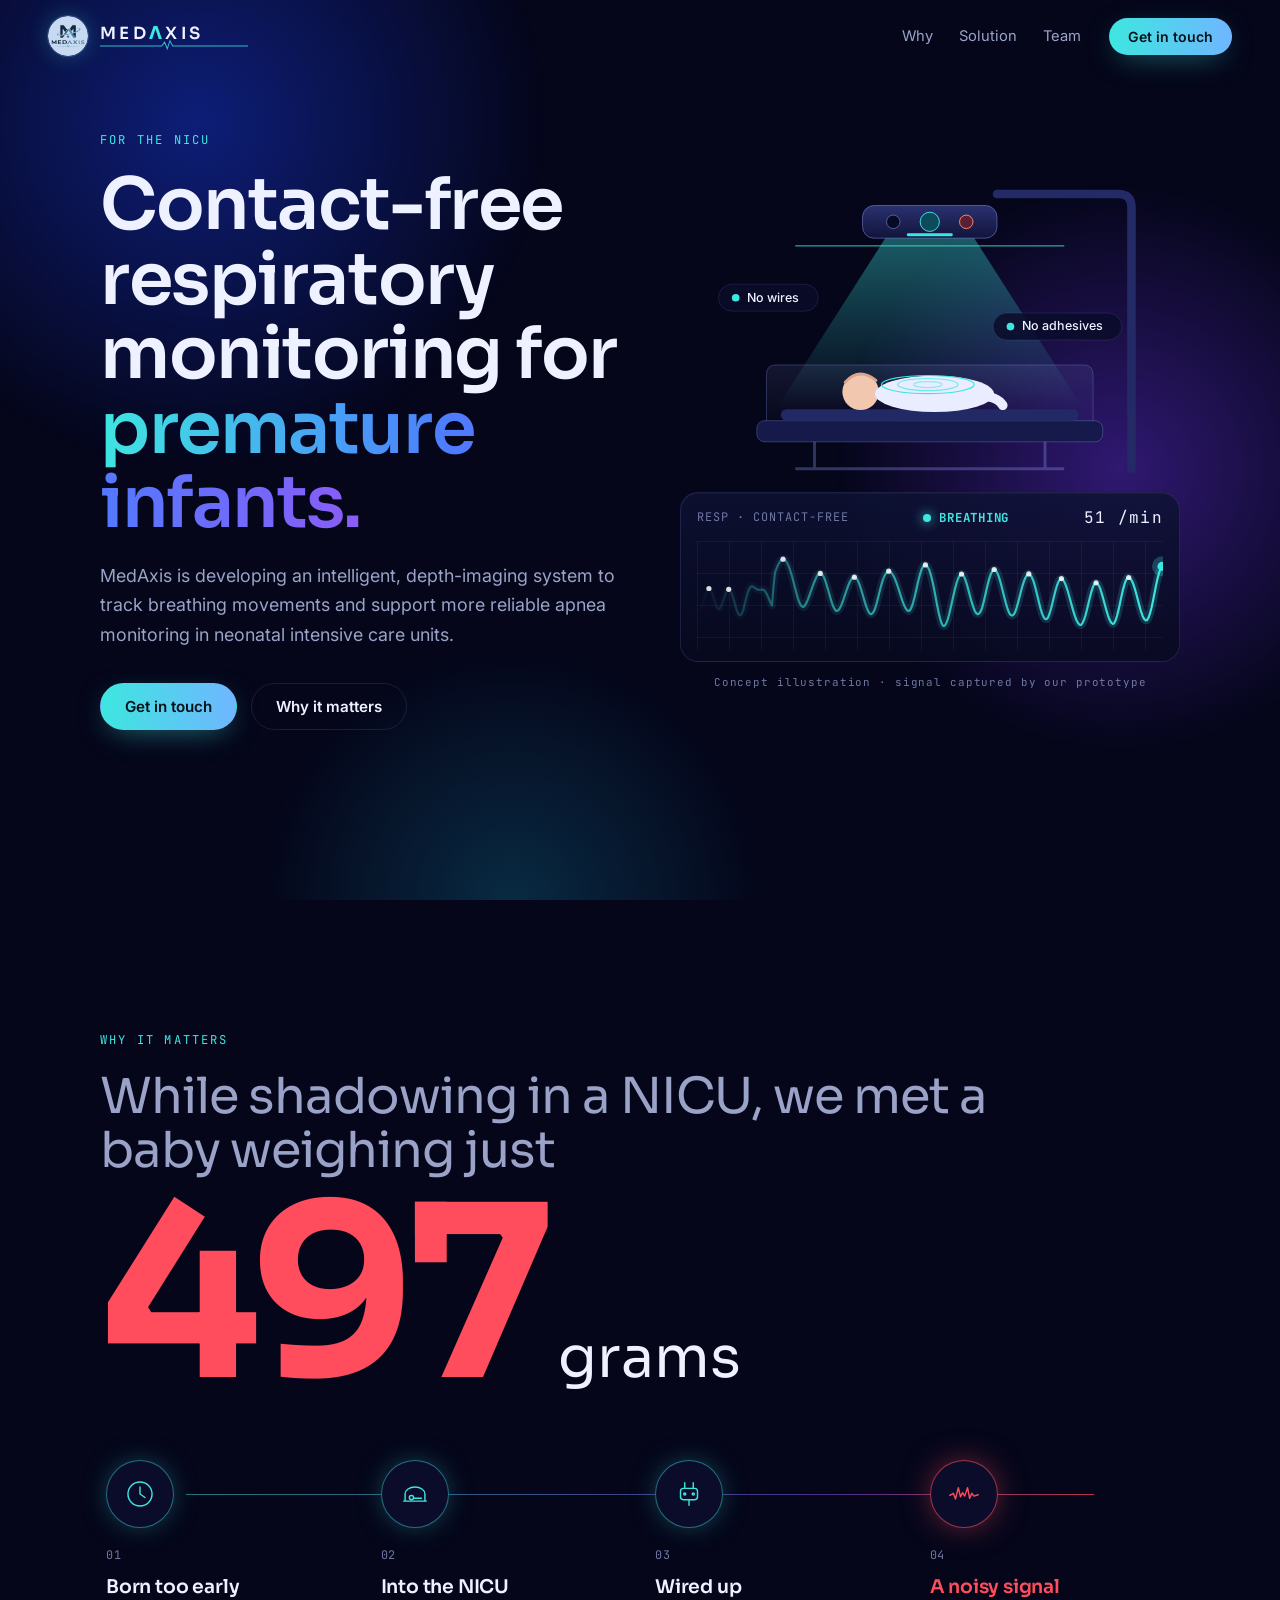
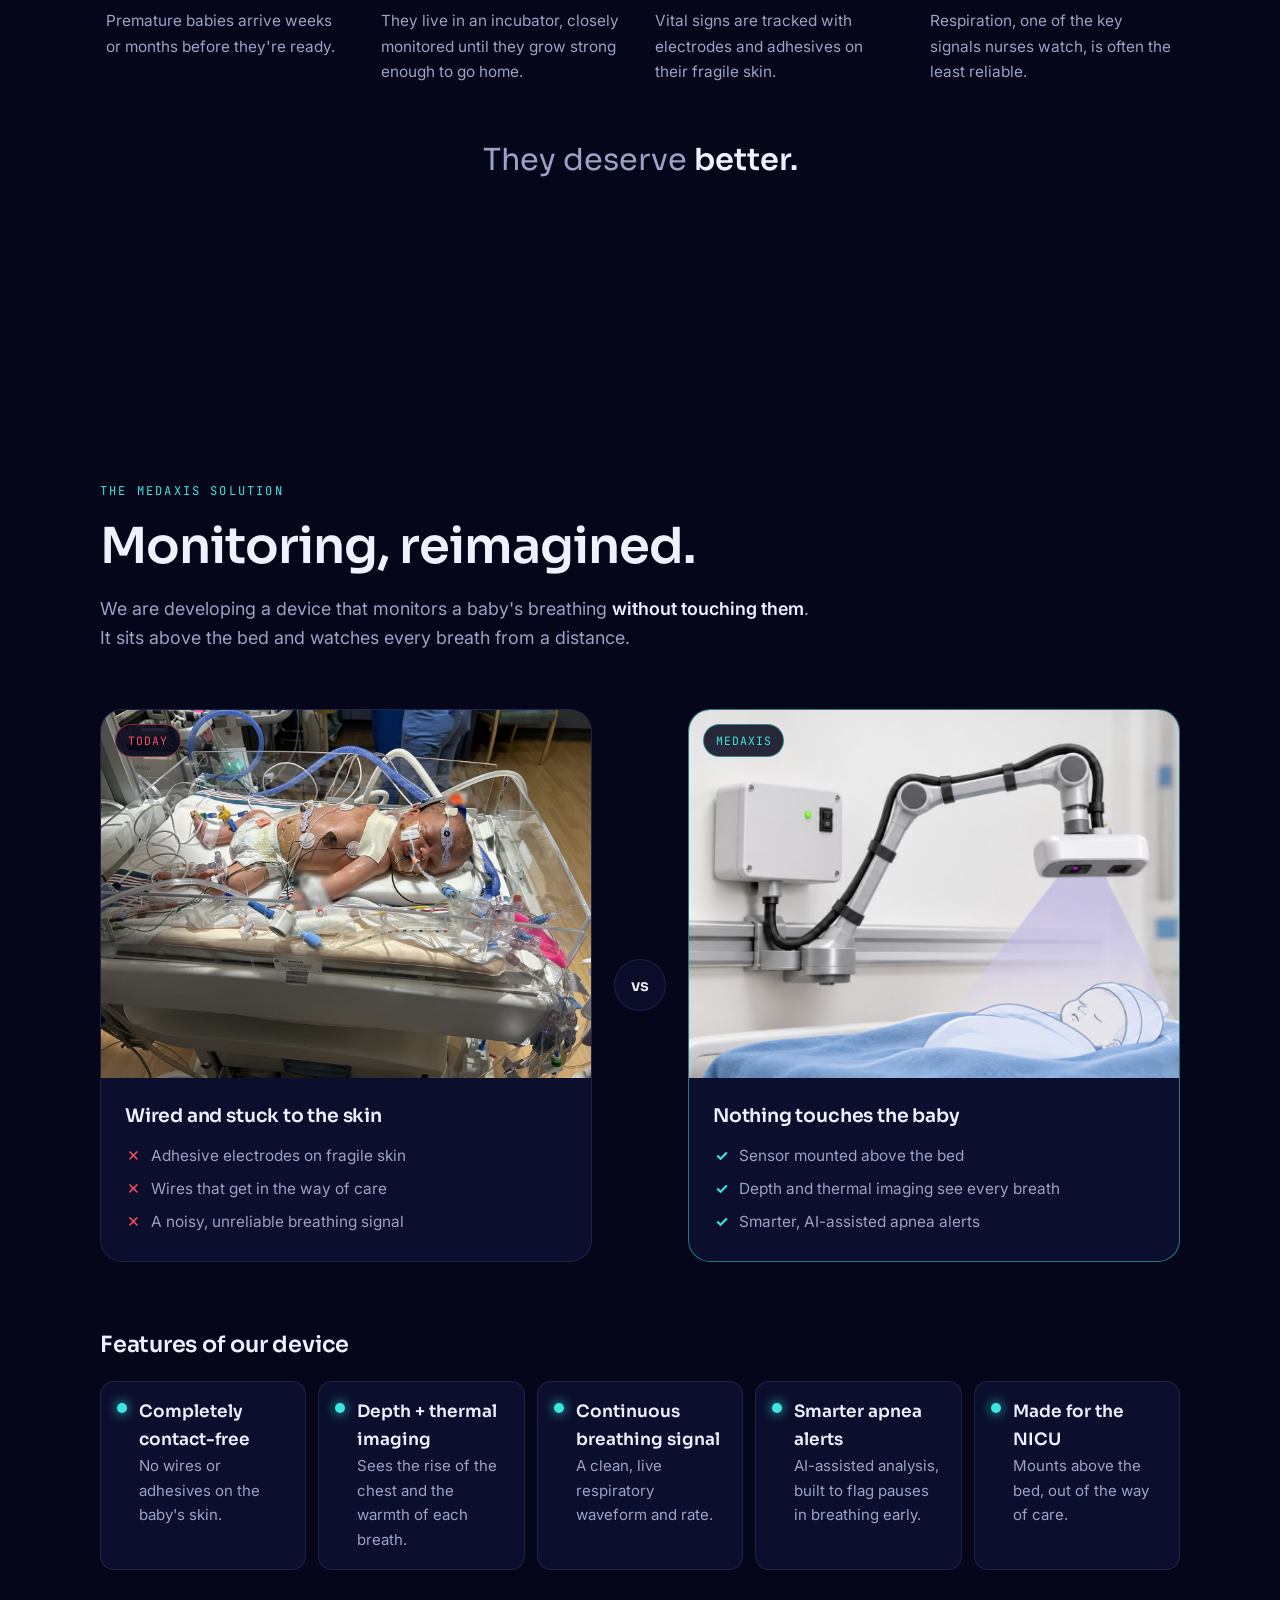
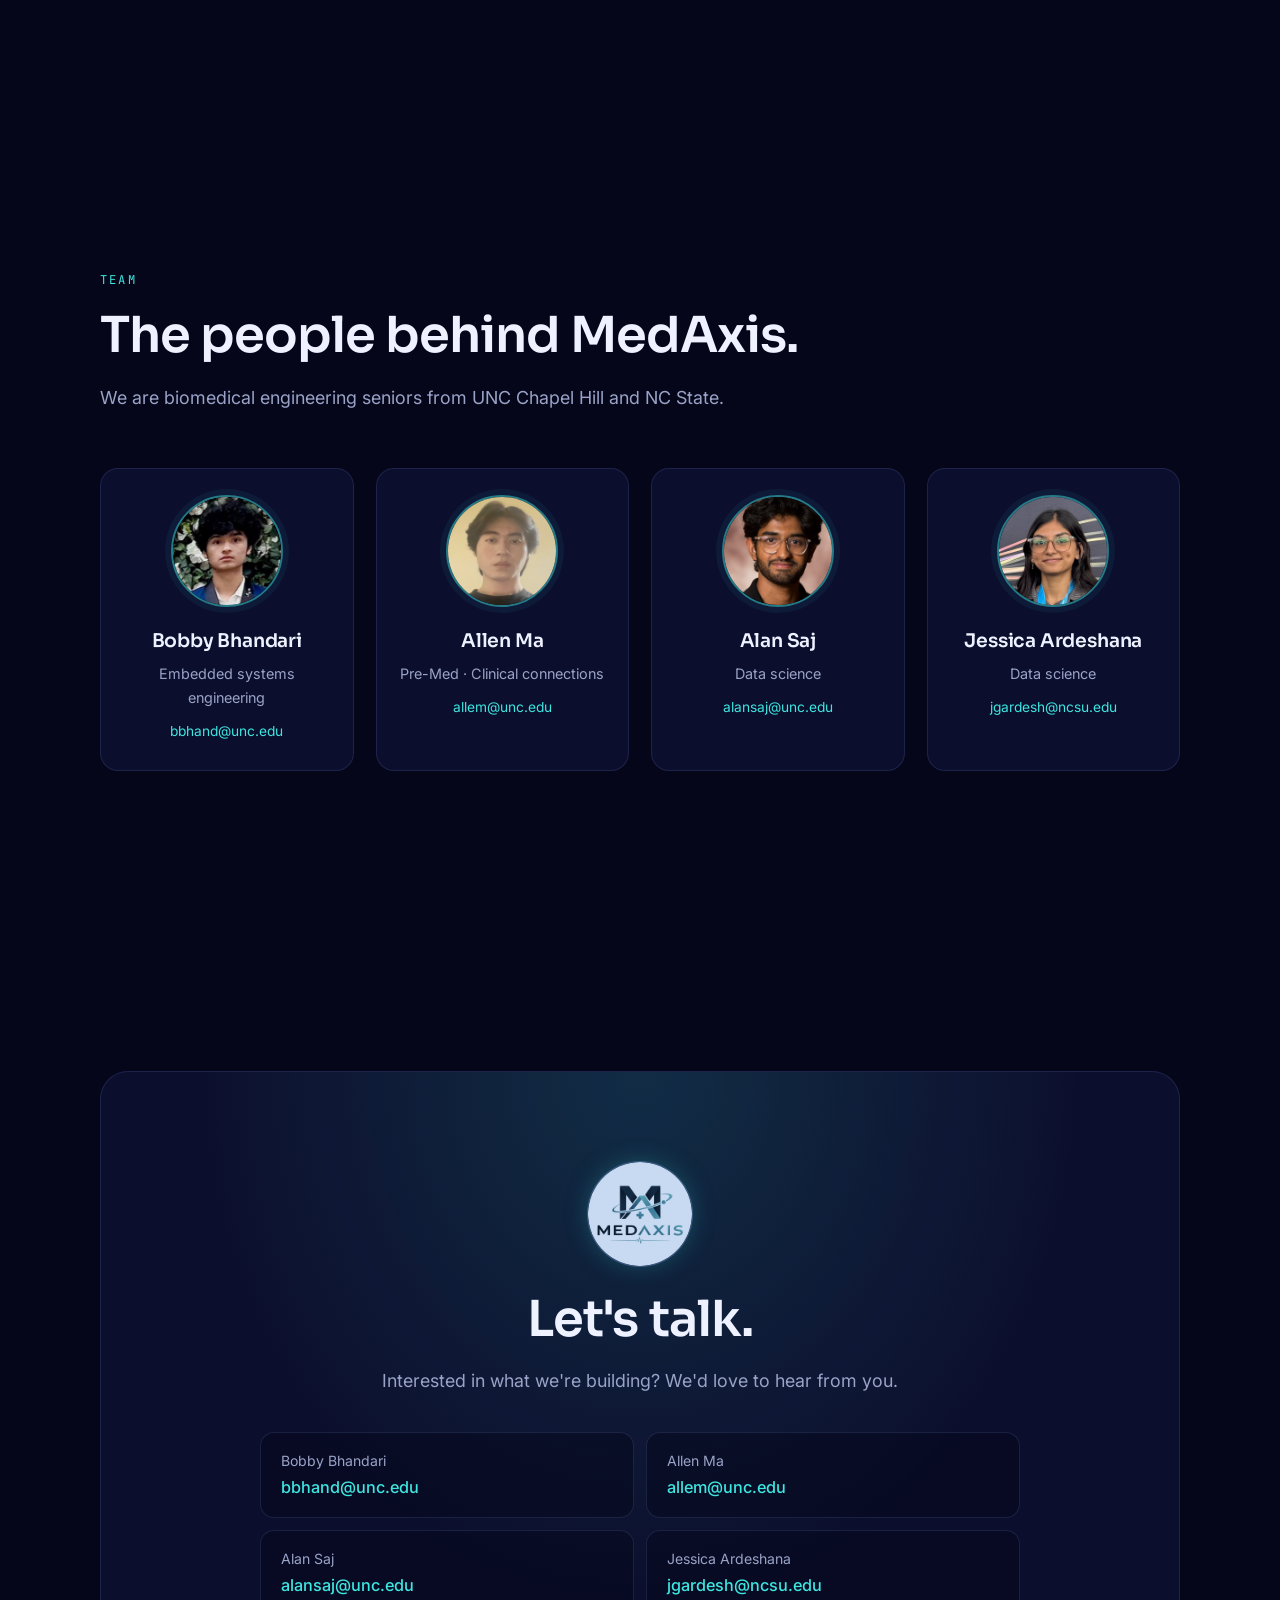
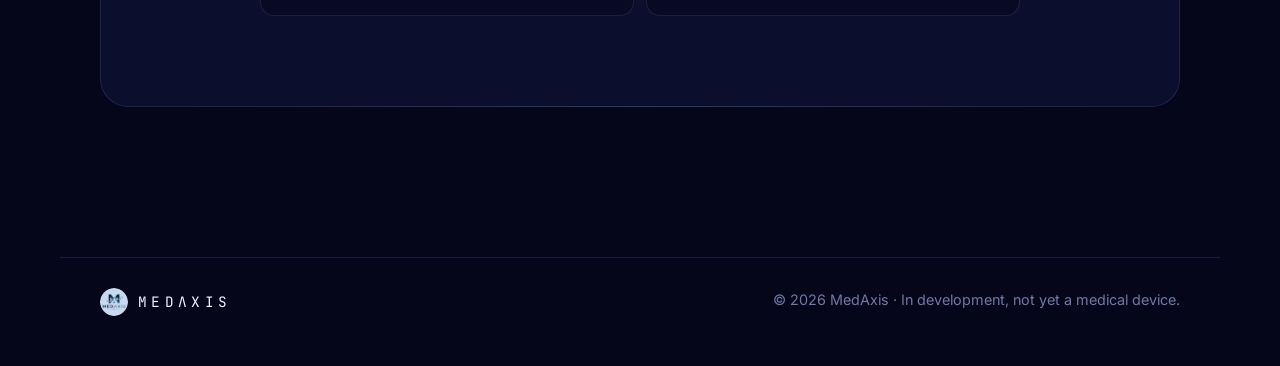
==== docs/index.html @ 403bfb9f "Hero illustration follows the recorded signal: chest stops and scene turns amber/red on pause/apnea " ====
<!doctype html>
<html lang="en">
<head>
  <meta charset="utf-8">
  <meta name="viewport" content="width=device-width, initial-scale=1">
  <title>MedAxis · Contact-free respiratory monitoring for premature infants</title>
  <meta name="description" content="MedAxis is developing an intelligent, depth-imaging system to track breathing movements and support more reliable apnea monitoring in neonatal intensive care units.">
  <meta name="theme-color" content="#05061a">
  <meta property="og:title" content="MedAxis">
  <meta property="og:description" content="Contact-free respiratory monitoring for premature infants.">
  <link rel="icon" href="assets/img/logo.png" type="image/png">
  <link rel="apple-touch-icon" href="assets/img/apple-touch-icon.png">
  <link rel="preconnect" href="https://fonts.googleapis.com">
  <link rel="preconnect" href="https://fonts.gstatic.com" crossorigin>
  <link href="https://fonts.googleapis.com/css2?family=Sora:wght@300;400;600;700&family=Inter:wght@400;500;600&family=JetBrains+Mono:wght@400;500&display=swap" rel="stylesheet">
  <link rel="stylesheet" href="styles.css">
</head>
<body>
  <div class="aurora" aria-hidden="true"><span></span><span></span><span></span></div>

  <header class="nav" id="nav">
    <a class="brand" href="#top" aria-label="MedAxis home">
      <img class="brand-logo" src="assets/img/logo.png" alt="" width="40" height="40">
      <svg class="wordmark" viewBox="0 0 220 40" aria-hidden="true">
        <text x="0" y="24" class="wm-text">MED<tspan class="wm-lambda">Λ</tspan>XIS</text>
        <path class="wm-pulse" d="M0 35 H92 l4 -6 l4 10 l4 -12 l4 8 H220" />
      </svg>
    </a>
    <nav class="nav-links" aria-label="Sections">
      <a href="#why">Why</a>
      <a href="#solution">Solution</a>
      <a href="#team">Team</a>
    </nav>
    <a class="btn btn-small" href="#contact">Get in touch</a>
  </header>

  <main id="top">
    <!-- HERO -->
    <section class="hero">
      <div class="hero-copy reveal">
        <p class="eyebrow">For the NICU</p>
        <h1>Contact-free respiratory monitoring for <span class="grad">premature infants.</span></h1>
        <p class="lede">MedAxis is developing an intelligent, depth-imaging system to track breathing movements and support more reliable apnea monitoring in neonatal intensive care units.</p>
        <div class="cta-row">
          <a class="btn" href="#contact">Get in touch</a>
          <a class="btn btn-ghost" href="#why">Why it matters</a>
        </div>
      </div>

      <figure class="scene reveal" aria-label="Illustration: the MedAxis sensor above a baby in a NICU bed, tracking breathing without touching the baby">
        <svg class="scene-art" viewBox="0 0 520 330" aria-hidden="true">
          <defs>
            <linearGradient id="beam" x1="0" y1="0" x2="0" y2="1">
              <stop offset="0" stop-color="#3ee6e0" stop-opacity=".38"/>
              <stop offset="1" stop-color="#3ee6e0" stop-opacity="0"/>
            </linearGradient>
            <linearGradient id="beamPause" x1="0" y1="0" x2="0" y2="1">
              <stop offset="0" stop-color="#ffb547" stop-opacity=".38"/>
              <stop offset="1" stop-color="#ffb547" stop-opacity="0"/>
            </linearGradient>
            <linearGradient id="beamAlert" x1="0" y1="0" x2="0" y2="1">
              <stop offset="0" stop-color="#ff4d5e" stop-opacity=".45"/>
              <stop offset="1" stop-color="#ff4d5e" stop-opacity="0"/>
            </linearGradient>
            <linearGradient id="metal" x1="0" y1="0" x2="0" y2="1">
              <stop offset="0" stop-color="#2a3170"/><stop offset="1" stop-color="#11143a"/>
            </linearGradient>
            <linearGradient id="hood" x1="0" y1="0" x2="0" y2="1">
              <stop offset="0" stop-color="#9fb3ff" stop-opacity=".10"/><stop offset="1" stop-color="#9fb3ff" stop-opacity=".02"/>
            </linearGradient>
          </defs>
          <!-- mount -->
          <path class="arm" d="M470 312 V40 Q470 26 456 26 H330"/>
          <!-- sensing field -->
          <polygon class="field" points="215,70 305,70 420,250 100,250"/>
          <line class="scanline" x1="120" x2="400" y1="80" y2="80"/>
          <!-- sensor head -->
          <rect x="190" y="38" width="140" height="34" rx="12" fill="url(#metal)" stroke="rgba(150,165,255,.45)"/>
          <circle cx="222" cy="55" r="7" class="lens"/>
          <circle cx="260" cy="55" r="10" class="lens lens-depth"/>
          <circle cx="298" cy="55" r="7" class="lens lens-thermal"/>
          <rect x="236" y="67" width="48" height="3" rx="1.5" class="led"/>
          <!-- bed -->
          <rect x="80" y="262" width="360" height="22" rx="8" fill="#151a4a" stroke="rgba(150,165,255,.3)"/>
          <path d="M90 262 V214 Q90 204 100 204 H420 Q430 204 430 214 V262" fill="url(#hood)" stroke="rgba(150,165,255,.28)"/>
          <rect x="105" y="250" width="310" height="12" rx="6" fill="#222a66"/>
          <path d="M140 284 V312 M380 284 V312 M120 312 H400" stroke="rgba(150,165,255,.3)" stroke-width="3" fill="none"/>
          <!-- baby -->
          <g class="baby">
            <circle cx="188" cy="232" r="19" fill="#f2c7b0"/>
            <path d="M172 222 Q186 206 204 220" fill="none" stroke="#d9a58c" stroke-width="3" stroke-linecap="round"/>
            <g class="chest"><ellipse cx="265" cy="238" rx="62" ry="15" fill="#e9edff"/></g>
            <path d="M310 236 Q330 236 336 246" stroke="#e9edff" stroke-width="10" stroke-linecap="round" fill="none"/>
          </g>
          <!-- depth contours on the chest -->
          <g class="contour">
            <ellipse cx="258" cy="228" rx="46" ry="9"/>
            <ellipse cx="258" cy="228" rx="30" ry="6"/>
            <ellipse cx="258" cy="228" rx="14" ry="3"/>
          </g>
          <!-- alert pill: shown while the monitor reports a pause / apnea -->
          <g class="scene-pill pill-pause"><rect x="205" y="176" width="110" height="26" rx="13"/><text x="260" y="193.5" text-anchor="middle">Pause</text></g>
          <g class="scene-pill pill-apnea"><rect x="190" y="176" width="140" height="26" rx="13"/><text x="260" y="193.5" text-anchor="middle">Apnea detected</text></g>
          <!-- labels -->
          <g class="tag"><rect x="40" y="120" width="104" height="28" rx="14"/><circle cx="58" cy="134" r="4" class="tag-dot"/><text x="70" y="138">No wires</text></g>
          <g class="tag"><rect x="326" y="150" width="134" height="28" rx="14"/><circle cx="344" cy="164" r="4" class="tag-dot"/><text x="356" y="168">No adhesives</text></g>
        </svg>
        <div class="monitor">
          <div class="monitor-bar">
            <span class="mono dim">RESP · CONTACT-FREE</span>
            <span class="status" id="hero-status"><i></i><b id="hero-state">Breathing</b></span>
            <span class="mono speed" id="hero-speed" hidden>▶▶ 4× speed</span>
            <span class="mono readout" id="hero-readout">— /min</span>
          </div>
          <canvas id="hero-signal" height="110"></canvas>
        </div>
        <figcaption class="mono dim">Concept illustration · signal captured by our prototype</figcaption>
      </figure>
    </section>

    <!-- WHY -->
    <section class="story" id="why">
      <p class="eyebrow reveal">Why it matters</p>
      <h2 class="story-line reveal">While shadowing in a NICU, we met a baby weighing just</h2>
      <p class="big-number reveal" aria-label="500 grams"><span id="grams" data-to="500">0</span><small>grams</small></p>

      <ol class="journey">
        <li class="step reveal">
          <span class="step-icon" aria-hidden="true"><svg viewBox="0 0 48 48"><circle cx="24" cy="24" r="17"/><path d="M24 14v10l7 5"/></svg></span>
          <span class="step-num mono">01</span>
          <h3>Born too early</h3>
          <p>Premature babies arrive weeks or months before they're ready.</p>
        </li>
        <li class="step reveal">
          <span class="step-icon" aria-hidden="true"><svg viewBox="0 0 48 48"><path d="M8 34h32M10 34V24a14 10 0 0 1 28 0v10"/><circle cx="19" cy="29" r="3"/><path d="M23 30h10"/></svg></span>
          <span class="step-num mono">02</span>
          <h3>Into the NICU</h3>
          <p>They live in an incubator, closely monitored until they grow strong enough to go home.</p>
        </li>
        <li class="step reveal">
          <span class="step-icon" aria-hidden="true"><svg viewBox="0 0 48 48"><rect x="12" y="16" width="24" height="16" rx="4"/><path d="M18 16V8M30 16V8M24 32v8"/><circle cx="18" cy="24" r="1.5"/><circle cx="30" cy="24" r="1.5"/></svg></span>
          <span class="step-num mono">03</span>
          <h3>Wired up</h3>
          <p>Vital signs are tracked with electrodes and adhesives on their fragile skin.</p>
        </li>
        <li class="step step-alert reveal">
          <span class="step-icon" aria-hidden="true"><svg viewBox="0 0 48 48"><path d="M4 26l5-3 3 8 4-16 3 13 3-6 3 5 4-12 3 15 3-7 3 4 6-2"/></svg></span>
          <span class="step-num mono">04</span>
          <h3>A noisy signal</h3>
          <p>Respiration, one of the key signals nurses watch, is often the least reliable.</p>
        </li>
      </ol>
      <p class="punch reveal">They deserve <strong>better.</strong></p>
    </section>

    <!-- SOLUTION -->
    <section class="solution" id="solution">
      <div class="section-head reveal">
        <p class="eyebrow">The MedAxis solution</p>
        <h2>Monitoring, reimagined.</h2>
        <p class="lede">We are developing a device that monitors a baby's breathing <strong>without touching them</strong>. It sits above the bed and watches every breath from a distance.</p>
      </div>

      <div class="compare">
        <figure class="vs-card vs-today reveal">
          <span class="vs-label mono">Today</span>
          <img src="assets/img/nicu_today.jpg" alt="A premature baby in a NICU bed covered in adhesive electrodes, wires and tubes" loading="lazy" width="1400" height="1050">
          <figcaption>
            <h3>Wired and stuck to the skin</h3>
            <ul>
              <li>Adhesive electrodes on fragile skin</li>
              <li>Wires that get in the way of care</li>
              <li>A noisy, unreliable breathing signal</li>
            </ul>
          </figcaption>
        </figure>
        <span class="vs-badge" aria-hidden="true">vs</span>
        <figure class="vs-card vs-medaxis reveal">
          <span class="vs-label mono">MedAxis</span>
          <img src="assets/img/medaxis_device.jpg" alt="Concept render of the MedAxis sensor on an arm above a sleeping infant, sensing breathing from a distance" loading="lazy" width="1026" height="770">
          <figcaption>
            <h3>Nothing touches the baby</h3>
            <ul>
              <li>Sensor mounted above the bed</li>
              <li>Depth and thermal imaging see every breath</li>
              <li>Smarter, AI-assisted apnea alerts</li>
            </ul>
          </figcaption>
        </figure>
      </div>

      <div class="features reveal">
        <h3 class="features-title">Features of our device</h3>
        <ul>
          <li><b>Completely contact-free</b><span>No wires or adhesives on the baby's skin.</span></li>
          <li><b>Depth + thermal imaging</b><span>Sees the rise of the chest and the warmth of each breath.</span></li>
          <li><b>Continuous breathing signal</b><span>A clean, live respiratory waveform and rate.</span></li>
          <li><b>Smarter apnea alerts</b><span>AI-assisted analysis, built to flag pauses in breathing early.</span></li>
          <li><b>Made for the NICU</b><span>Mounts above the bed, out of the way of care.</span></li>
        </ul>
      </div>
    </section>

    <!-- TEAM -->
    <section class="team" id="team">
      <div class="section-head reveal">
        <p class="eyebrow">Team</p>
        <h2>The people behind MedAxis.</h2>
        <p class="lede">We are biomedical engineering seniors from UNC Chapel Hill and NC State.</p>
      </div>
      <div class="people">
        <article class="person reveal" data-initials="BB"><img src="assets/team/bobby.jpg" alt="Bobby Bhandari" loading="lazy">
          <h3>Bobby Bhandari</h3><p class="role">Embedded systems engineering</p><a href="mailto:bbhand@unc.edu">bbhand@unc.edu</a></article>
        <article class="person reveal" data-initials="AM"><img src="assets/team/allen.jpg" alt="Allen Ma" loading="lazy">
          <h3>Allen Ma</h3><p class="role">Pre-Med · Clinical connections</p><a href="mailto:allem@unc.edu">allem@unc.edu</a></article>
        <article class="person reveal" data-initials="AS"><img src="assets/team/alan.jpg" alt="Alan Saj" loading="lazy">
          <h3>Alan Saj</h3><p class="role">Data science</p><a href="mailto:alansaj@unc.edu">alansaj@unc.edu</a></article>
        <article class="person reveal" data-initials="JA"><img src="assets/team/jessica.jpg" alt="Jessica Ardeshana" loading="lazy">
          <h3>Jessica Ardeshana</h3><p class="role">Data science</p><a href="mailto:jgardesh@ncsu.edu">jgardesh@ncsu.edu</a></article>
      </div>
    </section>

    <!-- CONTACT -->
    <section class="contact" id="contact">
      <div class="contact-card reveal">
        <img class="contact-logo" src="assets/img/logo.png" alt="MedAxis logo" width="104" height="104" loading="lazy">
        <h2>Let's talk.</h2>
        <p class="lede">Interested in what we're building? We'd love to hear from you.</p>
        <ul class="contact-list">
          <li><a href="mailto:bbhand@unc.edu?subject=Hello%20MedAxis"><span>Bobby Bhandari</span><b>bbhand@unc.edu</b></a></li>
          <li><a href="mailto:allem@unc.edu?subject=Hello%20MedAxis"><span>Allen Ma</span><b>allem@unc.edu</b></a></li>
          <li><a href="mailto:alansaj@unc.edu?subject=Hello%20MedAxis"><span>Alan Saj</span><b>alansaj@unc.edu</b></a></li>
          <li><a href="mailto:jgardesh@ncsu.edu?subject=Hello%20MedAxis"><span>Jessica Ardeshana</span><b>jgardesh@ncsu.edu</b></a></li>
        </ul>
      </div>
    </section>
  </main>

  <footer class="footer">
    <div class="footer-row">
      <span class="footer-brand"><img src="assets/img/logo.png" alt="" width="28" height="28" loading="lazy"><span class="mono">MEDΛXIS</span></span>
      <span class="dim">© 2026 MedAxis · In development, not yet a medical device.</span>
    </div>
  </footer>

  <script src="assets/data/trace.js"></script>
  <script src="main.js"></script>
</body>
</html>
---- docs/styles.css ----
/* MedAxis — "Signal" direction. Deep navy, drifting blue/violet light (from the
   pitch deck), cyan for signals, red reserved for alerts. */
:root {
  --bg: #05061a;
  --bg-2: #0a0c2a;
  --panel: rgba(18, 22, 60, 0.55);
  --line: rgba(150, 165, 255, 0.14);
  --text: #eef1ff;
  --muted: #9aa3c7;
  --dim: #6f78a3;
  --cyan: #3ee6e0;
  --blue: #4d7cff;
  --violet: #8b5cf6;
  --red: #ff4d5e;
  --amber: #ffb547;
  --radius: 18px;
  --max: 1160px;
  --font-display: "Sora", system-ui, sans-serif;
  --font-body: "Inter", system-ui, -apple-system, sans-serif;
  --font-mono: "JetBrains Mono", ui-monospace, Menlo, monospace;
}

* { box-sizing: border-box; }
html { scroll-behavior: smooth; scroll-padding-top: 84px; }
body {
  margin: 0;
  background: var(--bg);
  color: var(--text);
  font: 400 17px/1.65 var(--font-body);
  -webkit-font-smoothing: antialiased;
}
html { overflow-x: clip; }
img { max-width: 100%; display: block; }
a { color: inherit; }
h1, h2, h3 { font-family: var(--font-display); letter-spacing: -0.02em; margin: 0; }
h1 { font-size: clamp(2.5rem, 5.6vw, 4.6rem); line-height: 1.04; font-weight: 600; }
h2 { font-size: clamp(2rem, 4vw, 3.1rem); line-height: 1.1; font-weight: 600; }
h3 { font-size: 1.18rem; font-weight: 600; letter-spacing: -0.01em; }
p { margin: 0; }
.mono { font-family: var(--font-mono); font-size: 0.74rem; letter-spacing: 0.08em; }
.dim { color: var(--dim); }
.eyebrow {
  font-family: var(--font-mono); font-size: 0.76rem; letter-spacing: 0.18em; text-transform: uppercase;
  color: var(--cyan); margin-bottom: 18px;
}
.lede { color: var(--muted); font-size: 1.12rem; max-width: 640px; margin-top: 20px; }
.grad {
  background: linear-gradient(90deg, var(--cyan), var(--blue) 55%, var(--violet));
  -webkit-background-clip: text; background-clip: text; color: transparent;
}
strong { color: var(--text); font-weight: 600; }
.alert { color: var(--red); }

/* ---------- background light ---------- */
.aurora { position: fixed; inset: 0; z-index: -1; overflow: hidden; pointer-events: none; }
.aurora span { position: absolute; border-radius: 50%; opacity: 0.5; }
.aurora span:nth-child(1) { width: 55vw; height: 55vw; left: -12vw; top: -18vw; background: radial-gradient(circle, #1736d6 0%, transparent 70%); }
.aurora span:nth-child(2) { width: 45vw; height: 45vw; right: -10vw; top: 20vh; background: radial-gradient(circle, #5b2bc9 0%, transparent 70%); animation-duration: 32s; }
.aurora span:nth-child(3) { width: 40vw; height: 40vw; left: 20vw; bottom: -20vw; background: radial-gradient(circle, #0f6f8f 0%, transparent 70%); animation-duration: 38s; opacity: 0.35; }


/* ---------- nav ---------- */
.nav {
  position: fixed; top: 0; left: 0; right: 0; z-index: 10;
  display: flex; align-items: center; gap: 28px; padding: 16px clamp(16px, 4vw, 48px);
  transition: background 0.3s, border-color 0.3s;
  border-bottom: 1px solid transparent;
}
.nav.scrolled { background: rgba(5, 6, 26, 0.92); border-color: var(--line); }
.brand { display: flex; align-items: center; gap: 12px; text-decoration: none; }
.brand-logo { width: 40px; height: 40px; border-radius: 50%; box-shadow: 0 0 0 1px rgba(150, 165, 255, 0.25), 0 0 24px -4px rgba(62, 230, 224, 0.45); }
.wordmark { width: 148px; height: 28px; overflow: visible; }
.wm-text { font-family: var(--font-display); font-weight: 600; font-size: 25px; letter-spacing: 5px; fill: var(--text); }
.wm-lambda { fill: var(--cyan); }
.wm-pulse { fill: none; stroke: var(--cyan); stroke-width: 1.5; opacity: 0.8; }
.nav-links { display: flex; gap: 26px; margin-left: auto; }
.nav-links a { text-decoration: none; color: var(--muted); font-size: 0.92rem; transition: color 0.15s; }
.nav-links a:hover { color: var(--text); }

/* ---------- buttons ---------- */
.btn {
  display: inline-flex; align-items: center; justify-content: center; gap: 8px;
  padding: 13px 24px; border-radius: 999px; border: 1px solid transparent; cursor: pointer;
  font: 600 0.95rem var(--font-body); text-decoration: none; color: #04121a;
  background: linear-gradient(90deg, var(--cyan), #6fb6ff);
  box-shadow: 0 8px 30px -10px rgba(62, 230, 224, 0.55);
  transition: transform 0.15s, box-shadow 0.2s;
}
.btn:hover { transform: translateY(-1px); box-shadow: 0 12px 36px -10px rgba(62, 230, 224, 0.75); }
.btn-ghost { background: transparent; color: var(--text); border-color: var(--line); box-shadow: none; }
.btn-ghost:hover { border-color: rgba(150, 165, 255, 0.4); box-shadow: none; }
.btn-small { padding: 9px 18px; font-size: 0.88rem; }
.cta-row { display: flex; gap: 14px; flex-wrap: wrap; margin-top: 34px; }

/* ---------- layout ---------- */
main > section { max-width: var(--max); margin: 0 auto; padding: clamp(80px, 12vw, 150px) clamp(16px, 4vw, 40px); }
.section-head { margin-bottom: 56px; }

/* ---------- hero ---------- */
.hero { display: grid; grid-template-columns: 1.05fr 1fr; gap: 56px; align-items: center; min-height: min(100vh, 860px); padding-top: 130px !important; }
.monitor {
  margin: 0; padding: 18px 18px 14px; border-radius: var(--radius);
  background: linear-gradient(180deg, rgba(14, 18, 52, 0.85), rgba(8, 10, 32, 0.85));
  border: 1px solid var(--line);
  box-shadow: inset 0 1px 0 rgba(255, 255, 255, 0.04);
}
.monitor-bar { display: flex; align-items: center; justify-content: space-between; gap: 12px; margin-bottom: 10px; }
.status { display: inline-flex; align-items: center; gap: 8px; font: 600 0.78rem var(--font-mono); letter-spacing: 0.06em; text-transform: uppercase; color: var(--cyan); }
.status i { width: 8px; height: 8px; border-radius: 50%; background: currentColor; box-shadow: 0 0 12px currentColor; animation: blink 1.6s ease-in-out infinite; }
.status.pause { color: var(--amber); }
.status.apnea { color: var(--red); }
.status.apnea i { animation-duration: 0.6s; }
@keyframes blink { 50% { opacity: 0.35; } }
.readout { font-size: 1rem; color: var(--text); min-width: 7ch; text-align: right; }
canvas { display: block; width: 100%; }
.monitor figcaption { margin-top: 10px; font-size: 0.68rem; }

/* ---------- story ---------- */
.story { text-align: left; }
.story-line { max-width: 900px; font-weight: 400; color: var(--muted); }
.big-number {
  font-family: var(--font-display); font-weight: 700; line-height: 0.9; letter-spacing: -0.04em;
  font-size: clamp(6rem, 19vw, 15rem); color: var(--red); margin: 10px 0 60px;
}
.big-number small { font-size: 0.24em; letter-spacing: 0; margin-left: 0.25em; color: var(--text); font-weight: 400; }
/* ---------- hero scene ---------- */
.scene { margin: 0; }
.scene-art { width: 100%; height: auto; display: block; overflow: visible; }
.arm { fill: none; stroke: #232a66; stroke-width: 9; stroke-linecap: round; }
.field { fill: url(#beam); }
.scanline { stroke: var(--cyan); stroke-width: 1.5; opacity: .7; animation: scan 3.6s ease-in-out infinite; }
@keyframes scan { 0% { transform: translateY(0); opacity: 0; } 15% { opacity: .8; } 85% { opacity: .8; } 100% { transform: translateY(165px); opacity: 0; } }
.lens { fill: #070a24; stroke: rgba(150,165,255,.5); }
.lens-depth { fill: #0d4a5c; stroke: var(--cyan); }
.lens-thermal { fill: #5a1f33; stroke: #ff8a6b; }
.led { fill: var(--cyan); animation: blink 2.4s ease-in-out infinite; }
.chest { transform-box: fill-box; transform-origin: 50% 100%; }
.contour { transform-box: fill-box; transform-origin: center; }
.contour ellipse { fill: none; stroke: var(--cyan); stroke-width: 1.2; transition: stroke .4s; }
.contour ellipse:nth-child(2) { opacity: .7; } .contour ellipse:nth-child(3) { opacity: .5; }
.tag rect { fill: rgba(10, 12, 42, .85); stroke: var(--line); }
.tag text { fill: var(--text); font: 500 13px var(--font-body); }
.tag-dot { fill: var(--cyan); }
.scene .monitor { padding: 12px 16px 10px; margin-top: 6px; }
.scene figcaption { margin-top: 12px; font-size: 0.68rem; text-align: center; }

/* ---------- story journey ---------- */
.journey { list-style: none; padding: 0; margin: 0 0 56px; display: grid; grid-template-columns: repeat(4, 1fr); gap: 18px; position: relative; }
.journey::before { content: ""; position: absolute; top: 34px; left: 8%; right: 8%; height: 1px;
  background: linear-gradient(90deg, rgba(62,230,224,.5), rgba(139,92,246,.5) 70%, rgba(255,77,94,.7)); }
.step { position: relative; padding: 0 6px; }
.step-icon { width: 68px; height: 68px; border-radius: 50%; display: grid; place-items: center; position: relative;
  background: var(--bg-2); border: 1px solid rgba(62,230,224,.45); box-shadow: 0 0 30px -8px rgba(62,230,224,.5); }
.step-icon svg { width: 34px; height: 34px; fill: none; stroke: var(--cyan); stroke-width: 2; stroke-linecap: round; stroke-linejoin: round; }
.step-num { display: block; margin: 18px 0 6px; color: var(--dim); }
.step h3 { margin-bottom: 6px; }
.step p { color: var(--muted); font-size: 0.96rem; }
.step-alert .step-icon { border-color: rgba(255,77,94,.6); box-shadow: 0 0 34px -6px rgba(255,77,94,.6); }
.step-alert .step-icon svg { stroke: var(--red); }
.step-alert h3 { color: var(--red); }
.journey .step:nth-child(2) { transition-delay: .08s; } .journey .step:nth-child(3) { transition-delay: .16s; } .journey .step:nth-child(4) { transition-delay: .24s; }

/* ---------- solution ---------- */
.solution .lede { max-width: 720px; }
.compare { display: grid; grid-template-columns: 1fr auto 1fr; gap: 22px; align-items: stretch; margin-bottom: 64px; }
.vs-card { margin: 0; position: relative; border-radius: 22px; overflow: hidden; background: var(--panel); border: 1px solid var(--line); display: flex; flex-direction: column; }
.vs-card img { width: 100%; height: auto; aspect-ratio: 4 / 3; object-fit: cover; }
.vs-card figcaption { padding: 22px 24px 26px; }
.vs-card h3 { margin-bottom: 12px; }
.vs-card ul { list-style: none; padding: 0; margin: 0; display: grid; gap: 8px; color: var(--muted); font-size: 0.96rem; }
.vs-card li { padding-left: 26px; position: relative; }
.vs-label { position: absolute; top: 14px; left: 14px; z-index: 1; padding: 6px 12px; border-radius: 999px; font-size: 0.72rem; text-transform: uppercase;
  background: rgba(5, 6, 26, 0.85); }
.vs-today .vs-label { color: var(--red); border: 1px solid rgba(255,77,94,.5); }
.vs-today li::before { content: "✕"; position: absolute; left: 2px; color: var(--red); font-weight: 700; }
.vs-medaxis { border-color: rgba(62,230,224,.5); }
.vs-medaxis .vs-label { color: var(--cyan); border: 1px solid rgba(62,230,224,.5); }
.vs-medaxis li::before { content: "✓"; position: absolute; left: 2px; color: var(--cyan); font-weight: 700; }
.vs-badge { align-self: center; width: 52px; height: 52px; border-radius: 50%; display: grid; place-items: center;
  font: 600 1rem var(--font-display); color: var(--text); background: var(--bg-2); border: 1px solid var(--line); }
.features ul { grid-template-columns: repeat(auto-fit, minmax(260px, 1fr)); }
.features-title { font-size: 1.4rem; margin-bottom: 18px; }
.features ul { list-style: none; padding: 0; margin: 0; display: grid; gap: 12px; }
.features li { display: flex; flex-direction: column; padding: 14px 18px 14px 44px; position: relative; border-radius: 14px;
  background: var(--panel); border: 1px solid var(--line); }
.features li::before { content: ""; position: absolute; left: 18px; top: 21px; width: 10px; height: 10px; border-radius: 50%;
  background: var(--cyan); box-shadow: 0 0 12px var(--cyan); }
.features b { font-family: var(--font-display); font-weight: 600; }
.features span { color: var(--muted); font-size: 0.94rem; }

/* ---------- team ---------- */
.people { display: grid; grid-template-columns: repeat(4, 1fr); gap: 22px; }
.person { padding: 26px 22px; border-radius: var(--radius); background: var(--panel); border: 1px solid var(--line); text-align: center; transition: border-color 0.25s; }
.person:hover { border-color: rgba(150, 165, 255, 0.32); }
.person img, .person .avatar {
  width: 112px; height: 112px; margin: 0 auto 18px; border-radius: 50%; object-fit: cover;
  border: 2px solid rgba(62, 230, 224, 0.5); box-shadow: 0 0 0 6px rgba(62, 230, 224, 0.06);
}
.person .avatar { display: grid; place-items: center; font: 600 1.7rem var(--font-display); color: var(--text); background: linear-gradient(140deg, #1b2a8f, #4b2aa8); }
.person .role { color: var(--muted); font-size: 0.9rem; margin-top: 6px; }
.person a { color: var(--cyan); font-size: 0.86rem; text-decoration: none; word-break: break-all; }
.person a:hover { text-decoration: underline; }

/* ---------- contact & footer ---------- */
.contact-card {
  text-align: center; padding: clamp(48px, 8vw, 90px) 24px; border-radius: 28px; border: 1px solid var(--line);
  background: radial-gradient(ellipse at 50% 0%, rgba(62, 230, 224, 0.14), transparent 60%), var(--panel);
}
.contact-card .lede { margin-left: auto; margin-right: auto; }
.contact-card .cta-row { justify-content: center; }
.footer { max-width: var(--max); margin: 0 auto; padding: 30px clamp(16px, 4vw, 40px) 50px; border-top: 1px solid var(--line); }
.footer-row { display: flex; gap: 24px; justify-content: space-between; flex-wrap: wrap; font-size: 0.9rem; }
.footer .mono { font-size: 0.9rem; letter-spacing: 0.3em; }

/* ---------- reveal ---------- */
.reveal { opacity: 0; transform: translateY(10px); transition: opacity 0.5s ease, transform 0.5s ease-out; }
.reveal.in { opacity: 1; transform: none; }

/* ---------- responsive ---------- */
@media (max-width: 980px) {
  .hero { grid-template-columns: 1fr; }
  .hero { min-height: auto; gap: 40px; }
  .compare { grid-template-columns: 1fr; }
  .vs-badge { justify-self: center; margin: -8px 0; }
  .journey { grid-template-columns: repeat(2, 1fr); row-gap: 40px; }
  .journey::before { display: none; }
  .people { grid-template-columns: repeat(2, 1fr); }
}
@media (max-width: 720px) {
  .nav-links { display: none; }
  .nav .btn-small { margin-left: auto; }
  body { font-size: 16px; }
  .people { grid-template-columns: 1fr; }
  .journey { grid-template-columns: 1fr; }
}
@media (prefers-reduced-motion: reduce) {
  .aurora span, .status i, .scanline, .led { animation: none; }
  .reveal { opacity: 1; transform: none; transition: none; }
  html { scroll-behavior: auto; }
}

/* Grid/flex children may shrink below their content width (prevents sideways overflow on phones). */
.hero > *, .compare > *, .journey > *, .people > * { min-width: 0; }

.contact-logo { width: 104px; height: 104px; margin: 0 auto 26px; border-radius: 50%;
  box-shadow: 0 0 0 1px rgba(150, 165, 255, 0.3), 0 0 30px -10px rgba(62, 230, 224, 0.55); }
.footer-brand { display: inline-flex; align-items: center; gap: 10px; }
.footer-brand img { width: 28px; height: 28px; border-radius: 50%; }
@media (max-width: 720px) { .wordmark { display: none; } }

.contact-list { list-style: none; padding: 0; margin: 36px auto 0; max-width: 760px; display: grid; grid-template-columns: repeat(2, 1fr); gap: 12px; }
.contact-list a {
  display: flex; flex-direction: column; gap: 2px; padding: 16px 20px; border-radius: 14px; text-decoration: none; text-align: left;
  background: rgba(5, 6, 26, 0.5); border: 1px solid var(--line); transition: border-color 0.2s;
}
.contact-list a:hover { border-color: rgba(62, 230, 224, 0.55); }
.contact-list span { color: var(--muted); font-size: 0.88rem; }
.contact-list b { color: var(--cyan); font-weight: 500; font-size: 1.02rem; word-break: break-all; }
@media (max-width: 720px) { .contact-list { grid-template-columns: 1fr; } }

/* Why: one punchy sentence under the big number */
.big-number { margin-bottom: 56px; }
.punch { text-align: center; font-family: var(--font-display); font-size: clamp(1.3rem, 2.4vw, 1.9rem); line-height: 1.35; color: var(--muted); max-width: 880px; }
.contact-card h2 { margin-top: 4px; }
.punch { margin: 0 auto; }
.person a { display: inline-block; margin-top: 10px; }
@media (min-width: 1100px) { .features ul { grid-template-columns: repeat(5, 1fr); } .features li { padding: 16px 16px 16px 38px; } .features li::before { left: 16px; } }

/* Hero animations stop while the hero is off screen. */
.scene.paused *, .scene.paused { animation-play-state: paused !important; }
.speed { color: var(--amber); font-size: 0.68rem; padding: 3px 8px; border-radius: 999px; border: 1px solid rgba(255,181,71,.45); }
.speed[hidden] { display: none; }
@media (max-width: 560px) { .monitor-bar > .dim { display: none; } }

/* Hero illustration follows the monitor: amber on a pause, red on apnea. */
.scene-pill { opacity: 0; transition: opacity .3s; }
.scene-pill rect { fill: rgba(10, 12, 42, .9); stroke-width: 1.2; }
.scene-pill text { font: 600 12px var(--font-mono); letter-spacing: .06em; text-transform: uppercase; }
.pill-pause rect { stroke: var(--amber); } .pill-pause text { fill: var(--amber); }
.pill-apnea rect { stroke: var(--red); } .pill-apnea text { fill: var(--red); }
.scene[data-state="pause"] .pill-pause, .scene[data-state="apnea"] .pill-apnea { opacity: 1; }
.scene[data-state="pause"] .field { fill: url(#beamPause); }
.scene[data-state="apnea"] .field { fill: url(#beamAlert); }
.scene[data-state="pause"] .contour ellipse, .scene[data-state="pause"] .scanline { stroke: var(--amber); }
.scene[data-state="apnea"] .contour ellipse, .scene[data-state="apnea"] .scanline { stroke: var(--red); }
.scene[data-state="pause"] .led { fill: var(--amber); }
.scene[data-state="apnea"] .led { fill: var(--red); animation-duration: .6s; }
.scene[data-state="apnea"] .monitor { border-color: rgba(255, 77, 94, .45); }
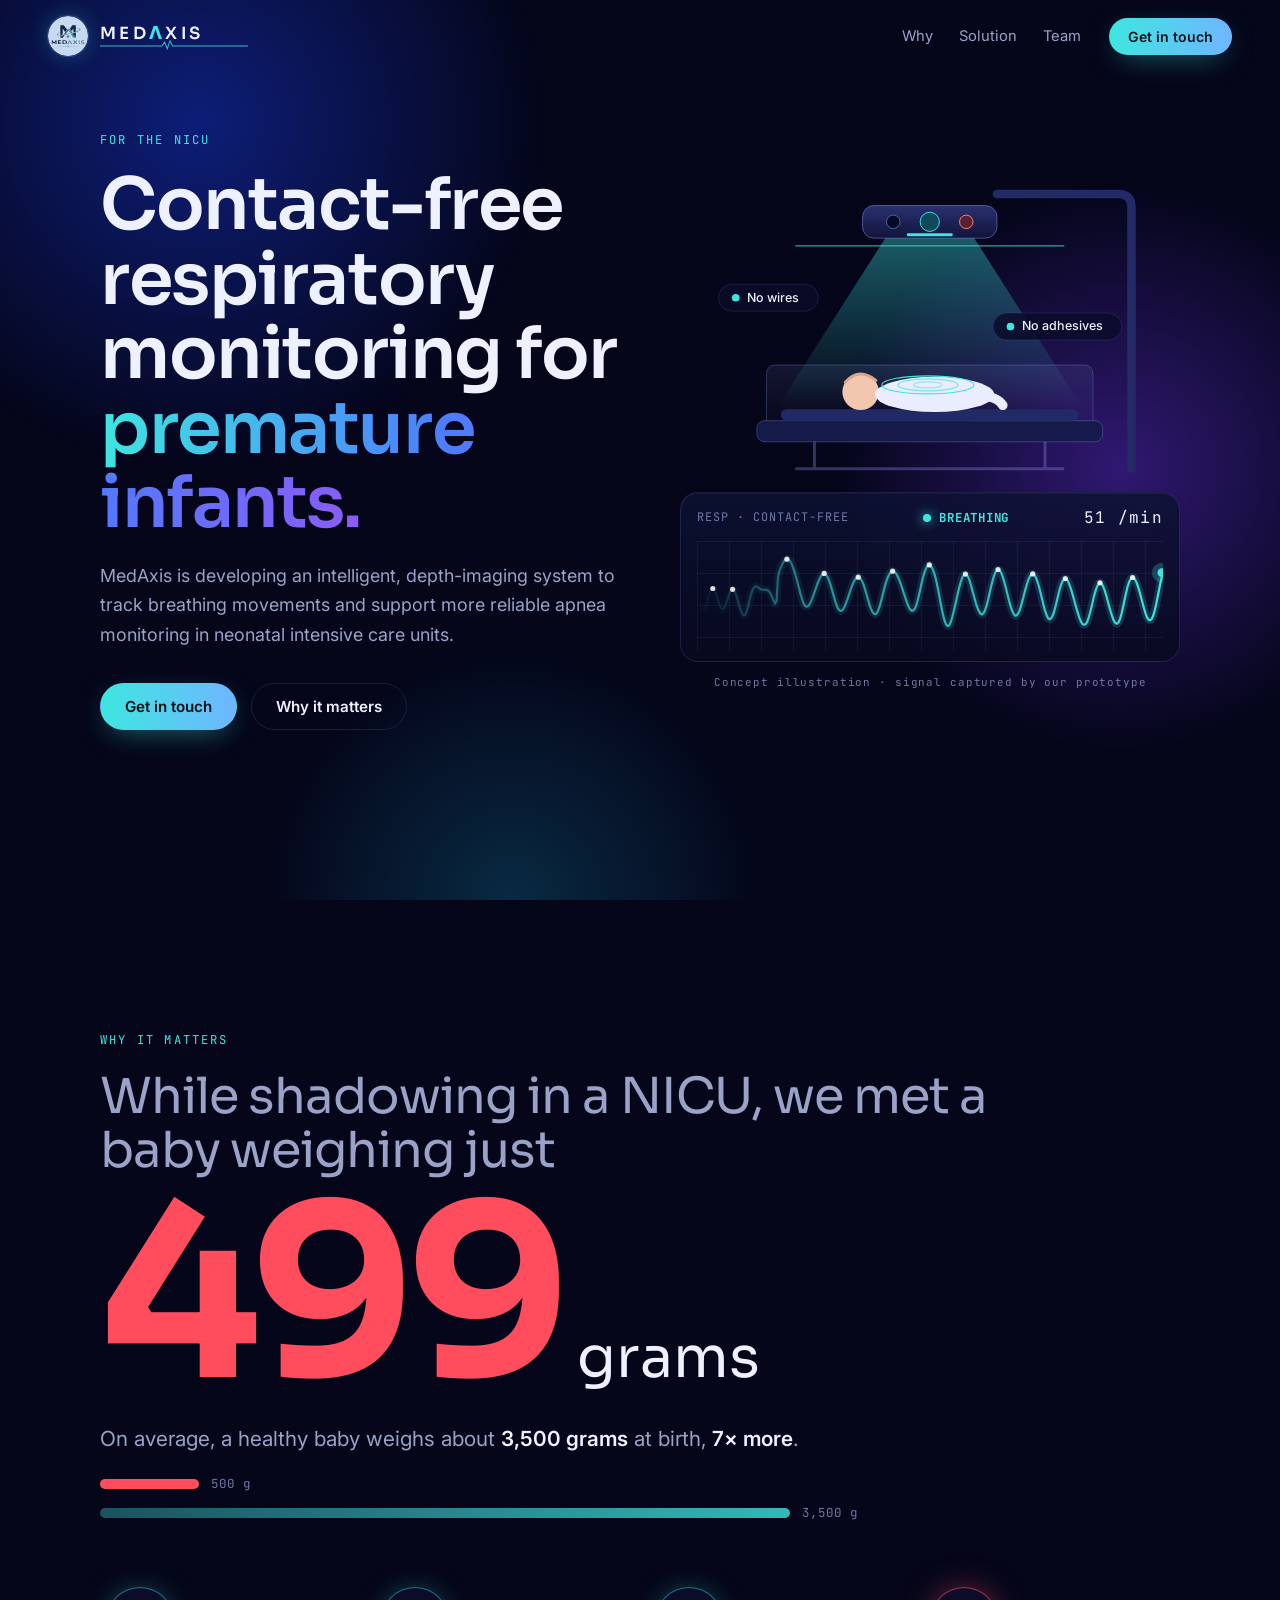
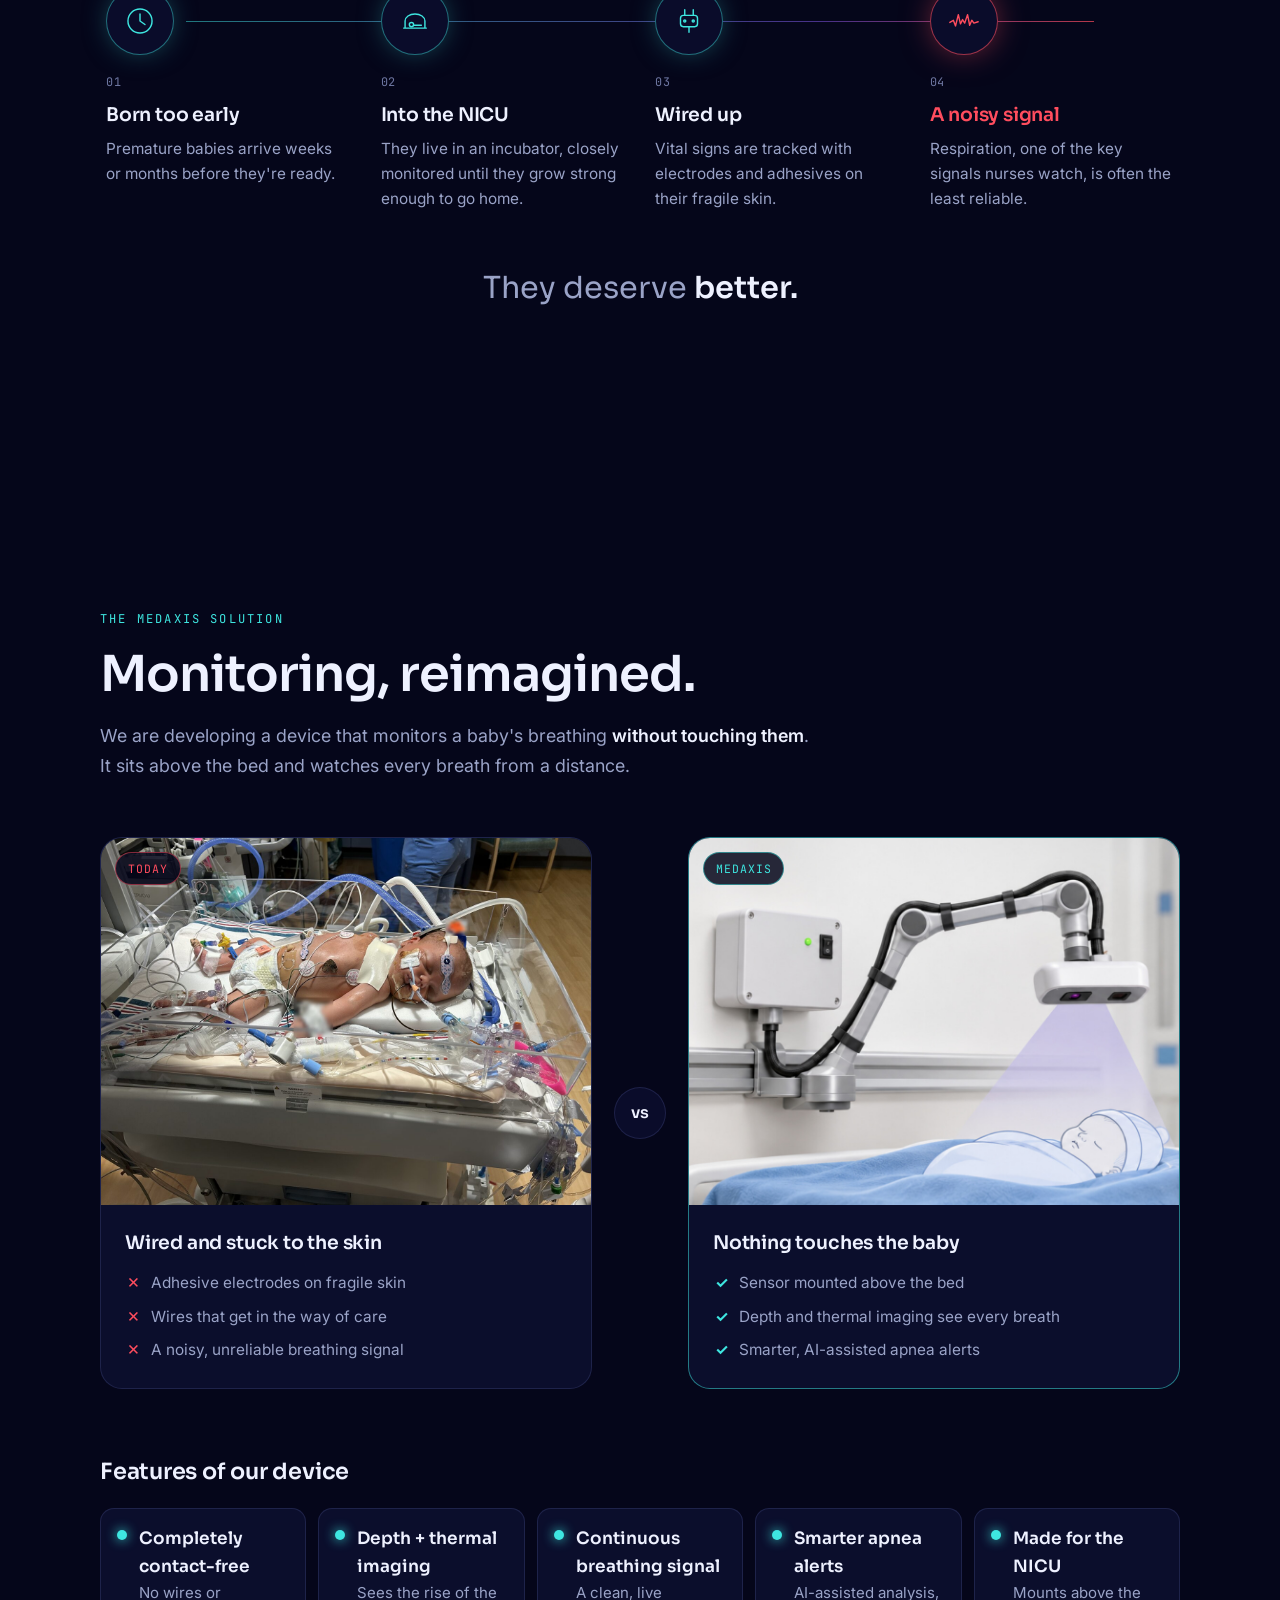
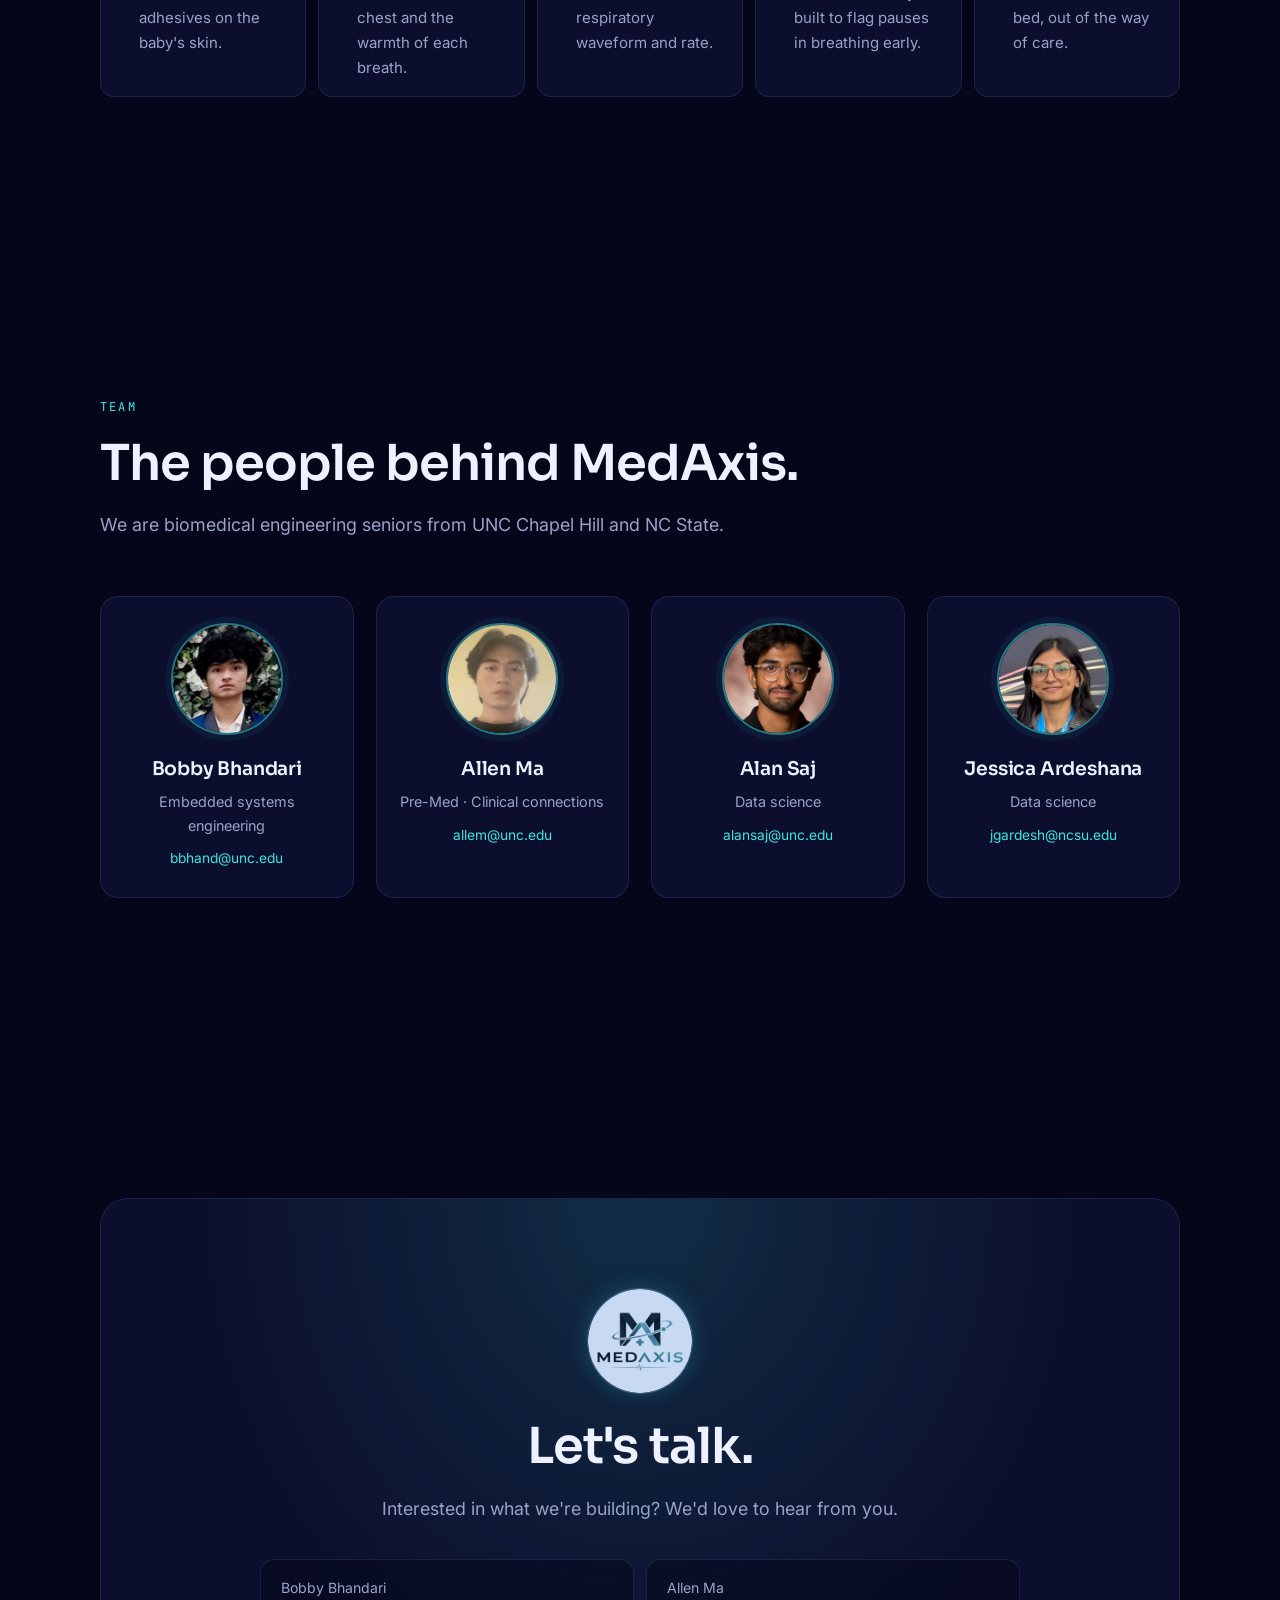
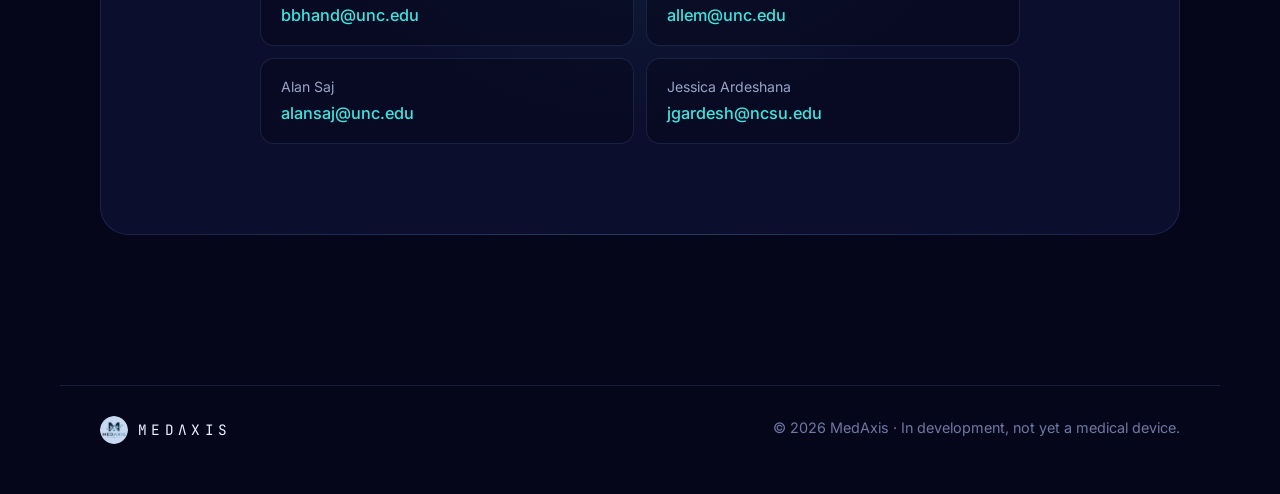
==== commit ac7db0be: "Compare 500 g with a healthy birth weight Co-Authored-By: Claude Opus 5.5 <noreply@anthropic.com>" ====
--- a/docs/index.html
+++ b/docs/index.html
@@ -123,6 +123,13 @@
       <p class="eyebrow reveal">Why it matters</p>
       <h2 class="story-line reveal">While shadowing in a NICU, we met a baby weighing just</h2>
       <p class="big-number reveal" aria-label="500 grams"><span id="grams" data-to="500">0</span><small>grams</small></p>
+      <div class="compare-weight reveal">
+        <p>On average, a healthy baby weighs about <strong>3,500 grams</strong> at birth, <strong>7× more</strong>.</p>
+        <div class="weight-bars" aria-hidden="true">
+          <span class="wb wb-small"><i></i><b class="mono">500 g</b></span>
+          <span class="wb wb-full"><i></i><b class="mono">3,500 g</b></span>
+        </div>
+      </div>
 
       <ol class="journey">
         <li class="step reveal">
--- a/docs/styles.css
+++ b/docs/styles.css
@@ -259,7 +259,7 @@
 @media (max-width: 720px) { .contact-list { grid-template-columns: 1fr; } }
 
 /* Why: one punchy sentence under the big number */
-.big-number { margin-bottom: 56px; }
+.big-number { margin-bottom: 18px; }
 .punch { text-align: center; font-family: var(--font-display); font-size: clamp(1.3rem, 2.4vw, 1.9rem); line-height: 1.35; color: var(--muted); max-width: 880px; }
 .contact-card h2 { margin-top: 4px; }
 .punch { margin: 0 auto; }
@@ -286,3 +286,13 @@
 .scene[data-state="pause"] .led { fill: var(--amber); }
 .scene[data-state="apnea"] .led { fill: var(--red); animation-duration: .6s; }
 .scene[data-state="apnea"] .monitor { border-color: rgba(255, 77, 94, .45); }
+
+/* 500 g vs a healthy birth weight */
+.compare-weight { max-width: 760px; margin-bottom: 64px; }
+.compare-weight p { color: var(--muted); font-size: clamp(1.05rem, 1.8vw, 1.3rem); }
+.weight-bars { display: grid; gap: 8px; margin-top: 18px; }
+.wb { display: flex; align-items: center; gap: 12px; }
+.wb i { display: block; height: 10px; border-radius: 999px; }
+.wb b { font-weight: 400; font-size: 0.78rem; color: var(--dim); white-space: nowrap; }
+.wb-small i { width: calc((100% - 70px) / 7); background: var(--red); }
+.wb-full i { width: calc(100% - 70px); background: linear-gradient(90deg, rgba(62,230,224,.35), rgba(62,230,224,.8)); }
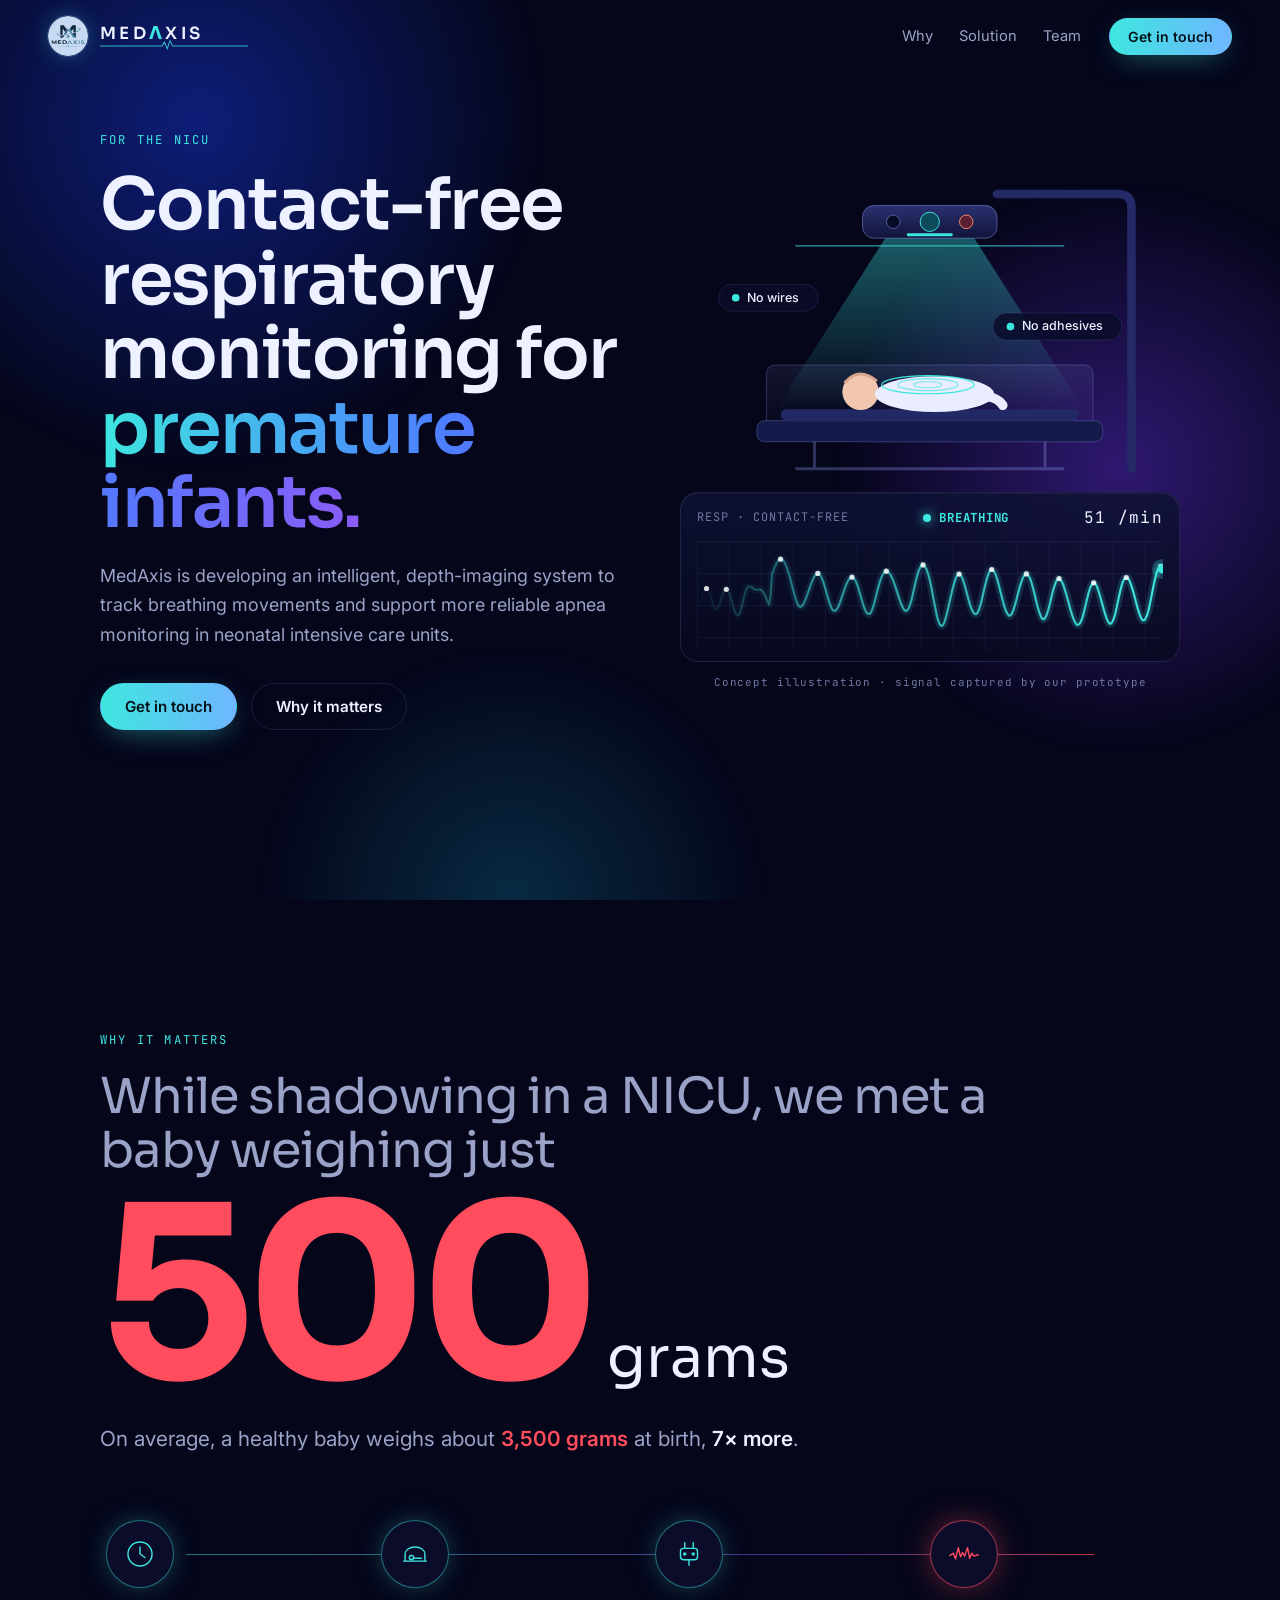
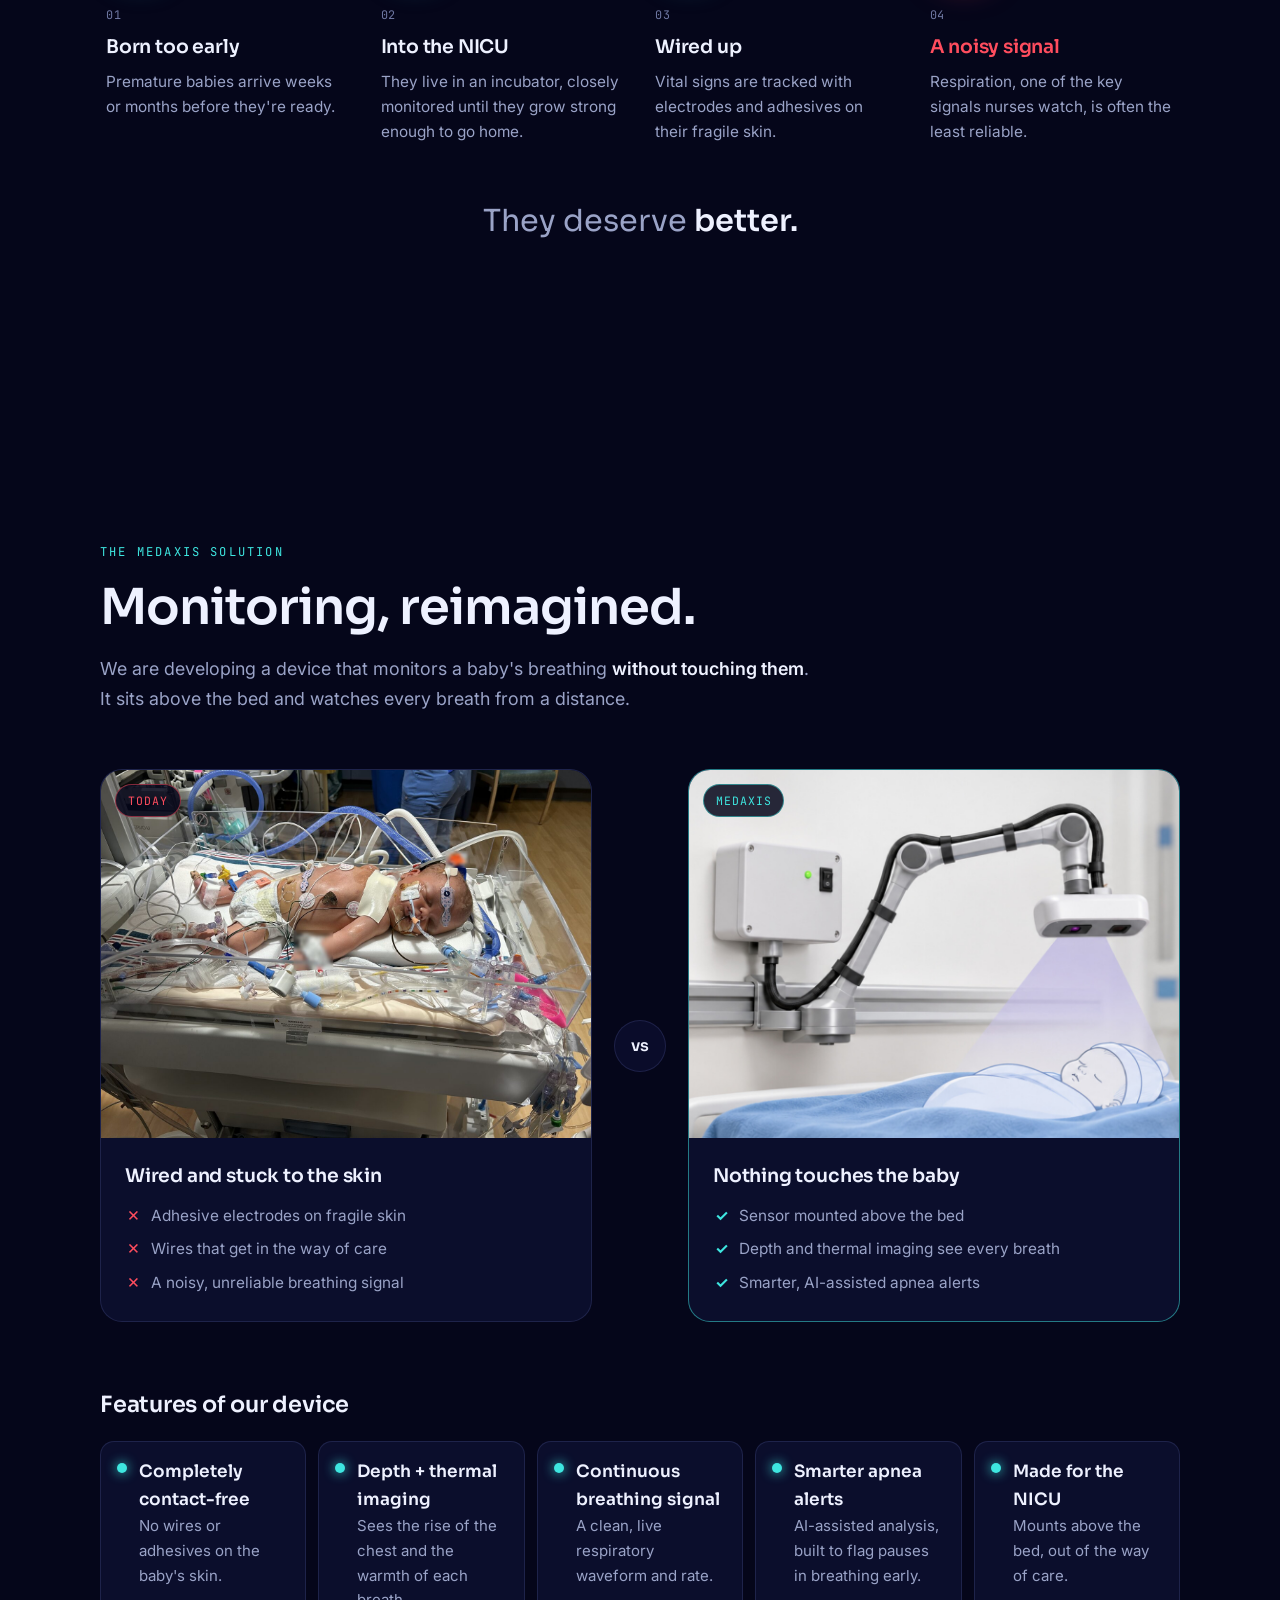
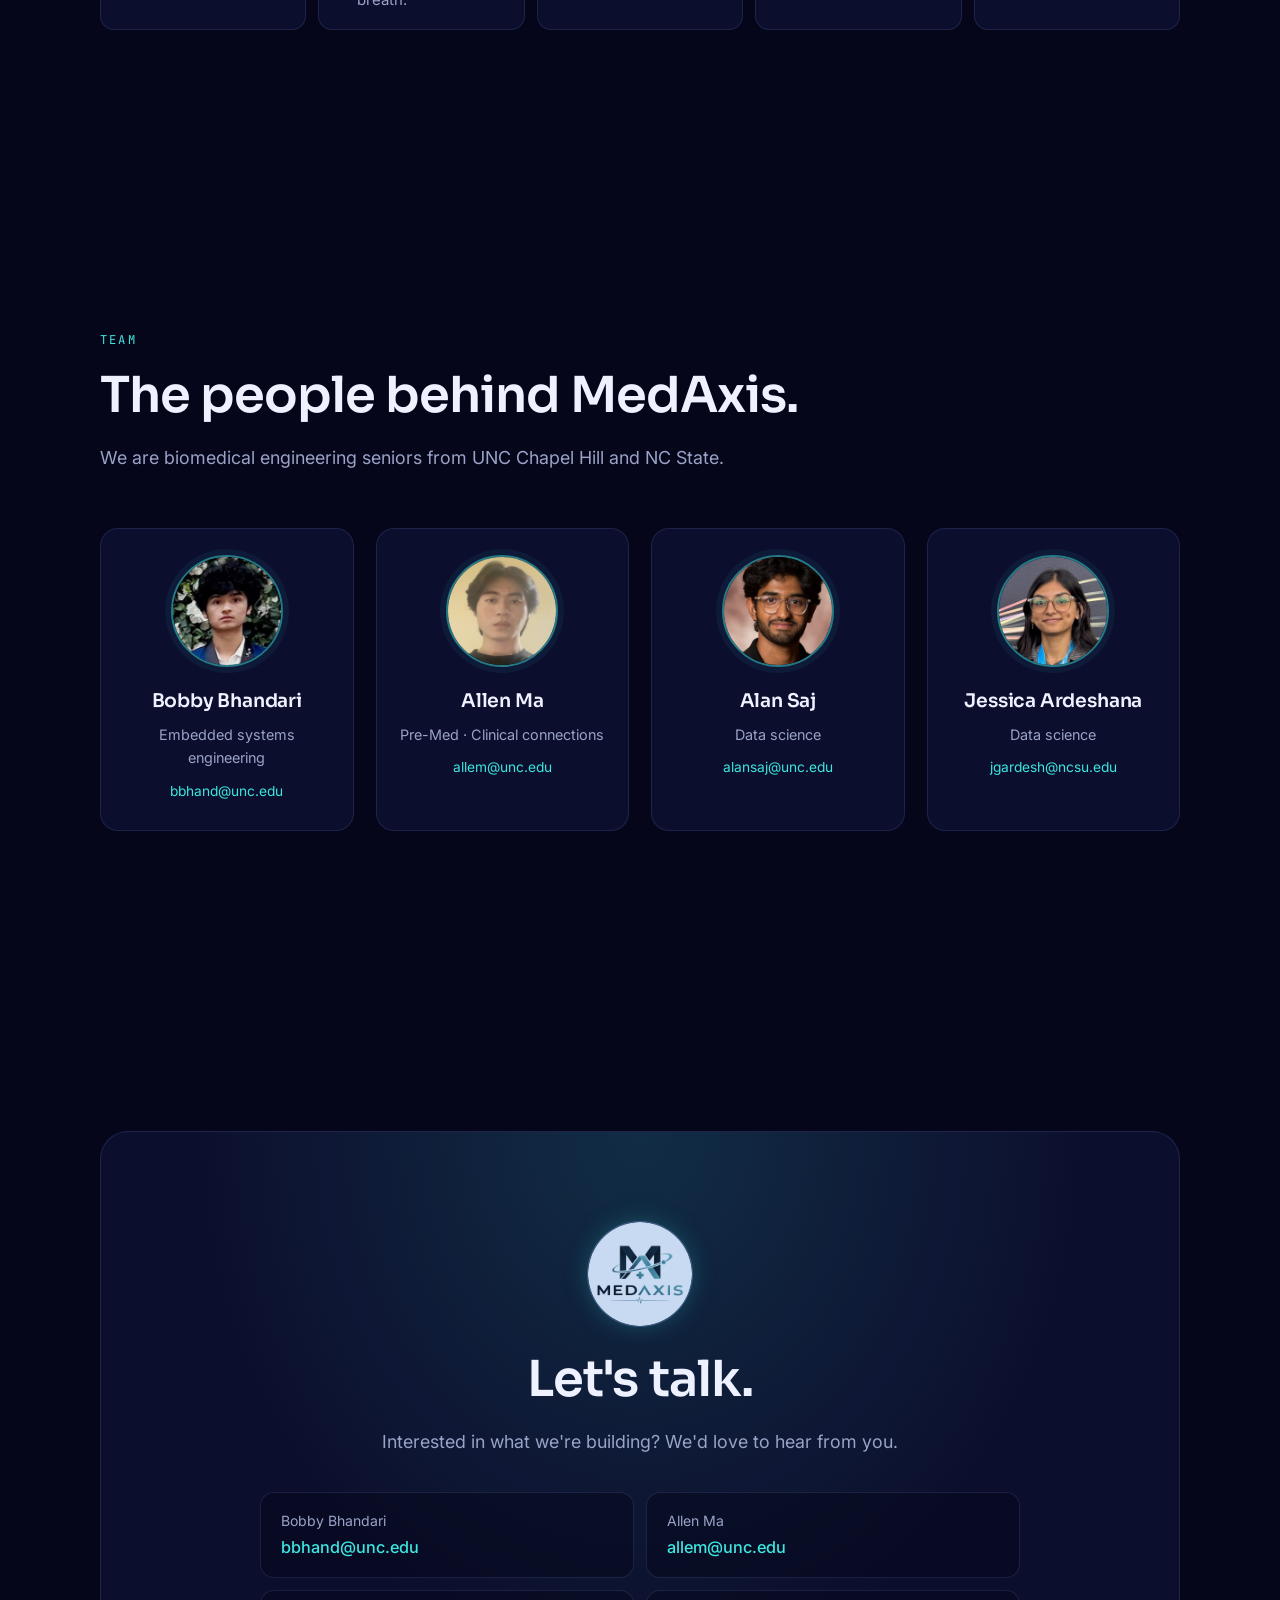
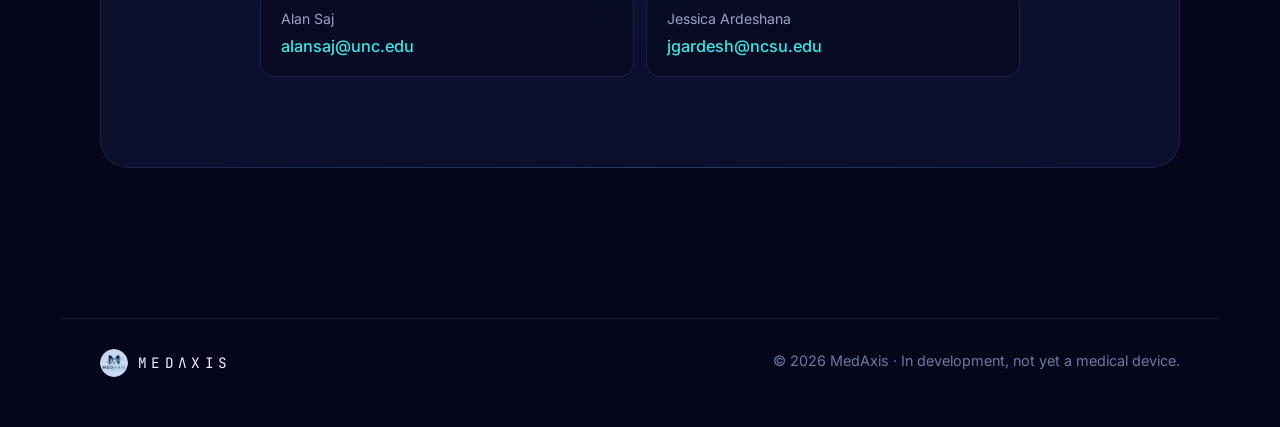
==== commit 66e5e4a4: "Hold the baby still during apnea, red 3,500 g, drop weight bars, version CSS/JS to avoid stale cache" ====
--- a/docs/index.html
+++ b/docs/index.html
@@ -13,7 +13,7 @@
   <link rel="preconnect" href="https://fonts.googleapis.com">
   <link rel="preconnect" href="https://fonts.gstatic.com" crossorigin>
   <link href="https://fonts.googleapis.com/css2?family=Sora:wght@300;400;600;700&family=Inter:wght@400;500;600&family=JetBrains+Mono:wght@400;500&display=swap" rel="stylesheet">
-  <link rel="stylesheet" href="styles.css">
+  <link rel="stylesheet" href="styles.css?v=202611231814">
 </head>
 <body>
   <div class="aurora" aria-hidden="true"><span></span><span></span><span></span></div>
@@ -99,8 +99,8 @@
             <ellipse cx="258" cy="228" rx="14" ry="3"/>
           </g>
           <!-- alert pill: shown while the monitor reports a pause / apnea -->
-          <g class="scene-pill pill-pause"><rect x="205" y="176" width="110" height="26" rx="13"/><text x="260" y="193.5" text-anchor="middle">Pause</text></g>
-          <g class="scene-pill pill-apnea"><rect x="190" y="176" width="140" height="26" rx="13"/><text x="260" y="193.5" text-anchor="middle">Apnea detected</text></g>
+          <g class="scene-pill pill-pause" opacity="0"><rect x="205" y="176" width="110" height="26" rx="13" fill="#0a0c2a"/><text x="260" y="193.5" text-anchor="middle">Pause</text></g>
+          <g class="scene-pill pill-apnea" opacity="0"><rect x="190" y="176" width="140" height="26" rx="13" fill="#0a0c2a"/><text x="260" y="193.5" text-anchor="middle">Apnea detected</text></g>
           <!-- labels -->
           <g class="tag"><rect x="40" y="120" width="104" height="28" rx="14"/><circle cx="58" cy="134" r="4" class="tag-dot"/><text x="70" y="138">No wires</text></g>
           <g class="tag"><rect x="326" y="150" width="134" height="28" rx="14"/><circle cx="344" cy="164" r="4" class="tag-dot"/><text x="356" y="168">No adhesives</text></g>
@@ -124,11 +124,7 @@
       <h2 class="story-line reveal">While shadowing in a NICU, we met a baby weighing just</h2>
       <p class="big-number reveal" aria-label="500 grams"><span id="grams" data-to="500">0</span><small>grams</small></p>
       <div class="compare-weight reveal">
-        <p>On average, a healthy baby weighs about <strong>3,500 grams</strong> at birth, <strong>7× more</strong>.</p>
-        <div class="weight-bars" aria-hidden="true">
-          <span class="wb wb-small"><i></i><b class="mono">500 g</b></span>
-          <span class="wb wb-full"><i></i><b class="mono">3,500 g</b></span>
-        </div>
+        <p>On average, a healthy baby weighs about <strong class="red">3,500 grams</strong> at birth, <strong>7× more</strong>.</p>
       </div>
 
       <ol class="journey">
@@ -250,7 +246,7 @@
     </div>
   </footer>
 
-  <script src="assets/data/trace.js"></script>
-  <script src="main.js"></script>
+  <script src="assets/data/trace.js?v=202611231814"></script>
+  <script src="main.js?v=202611231814"></script>
 </body>
 </html>
--- a/docs/styles.css
+++ b/docs/styles.css
@@ -278,7 +278,7 @@
 .scene-pill text { font: 600 12px var(--font-mono); letter-spacing: .06em; text-transform: uppercase; }
 .pill-pause rect { stroke: var(--amber); } .pill-pause text { fill: var(--amber); }
 .pill-apnea rect { stroke: var(--red); } .pill-apnea text { fill: var(--red); }
-.scene[data-state="pause"] .pill-pause, .scene[data-state="apnea"] .pill-apnea { opacity: 1; }
+.scene[data-state="pause"] .pill-pause, .scene[data-state="apnea"] .pill-apnea { opacity: 1 !important; }
 .scene[data-state="pause"] .field { fill: url(#beamPause); }
 .scene[data-state="apnea"] .field { fill: url(#beamAlert); }
 .scene[data-state="pause"] .contour ellipse, .scene[data-state="pause"] .scanline { stroke: var(--amber); }
@@ -290,9 +290,4 @@
 /* 500 g vs a healthy birth weight */
 .compare-weight { max-width: 760px; margin-bottom: 64px; }
 .compare-weight p { color: var(--muted); font-size: clamp(1.05rem, 1.8vw, 1.3rem); }
-.weight-bars { display: grid; gap: 8px; margin-top: 18px; }
-.wb { display: flex; align-items: center; gap: 12px; }
-.wb i { display: block; height: 10px; border-radius: 999px; }
-.wb b { font-weight: 400; font-size: 0.78rem; color: var(--dim); white-space: nowrap; }
-.wb-small i { width: calc((100% - 70px) / 7); background: var(--red); }
-.wb-full i { width: calc(100% - 70px); background: linear-gradient(90deg, rgba(62,230,224,.35), rgba(62,230,224,.8)); }
+.compare-weight strong.red { color: var(--red); }
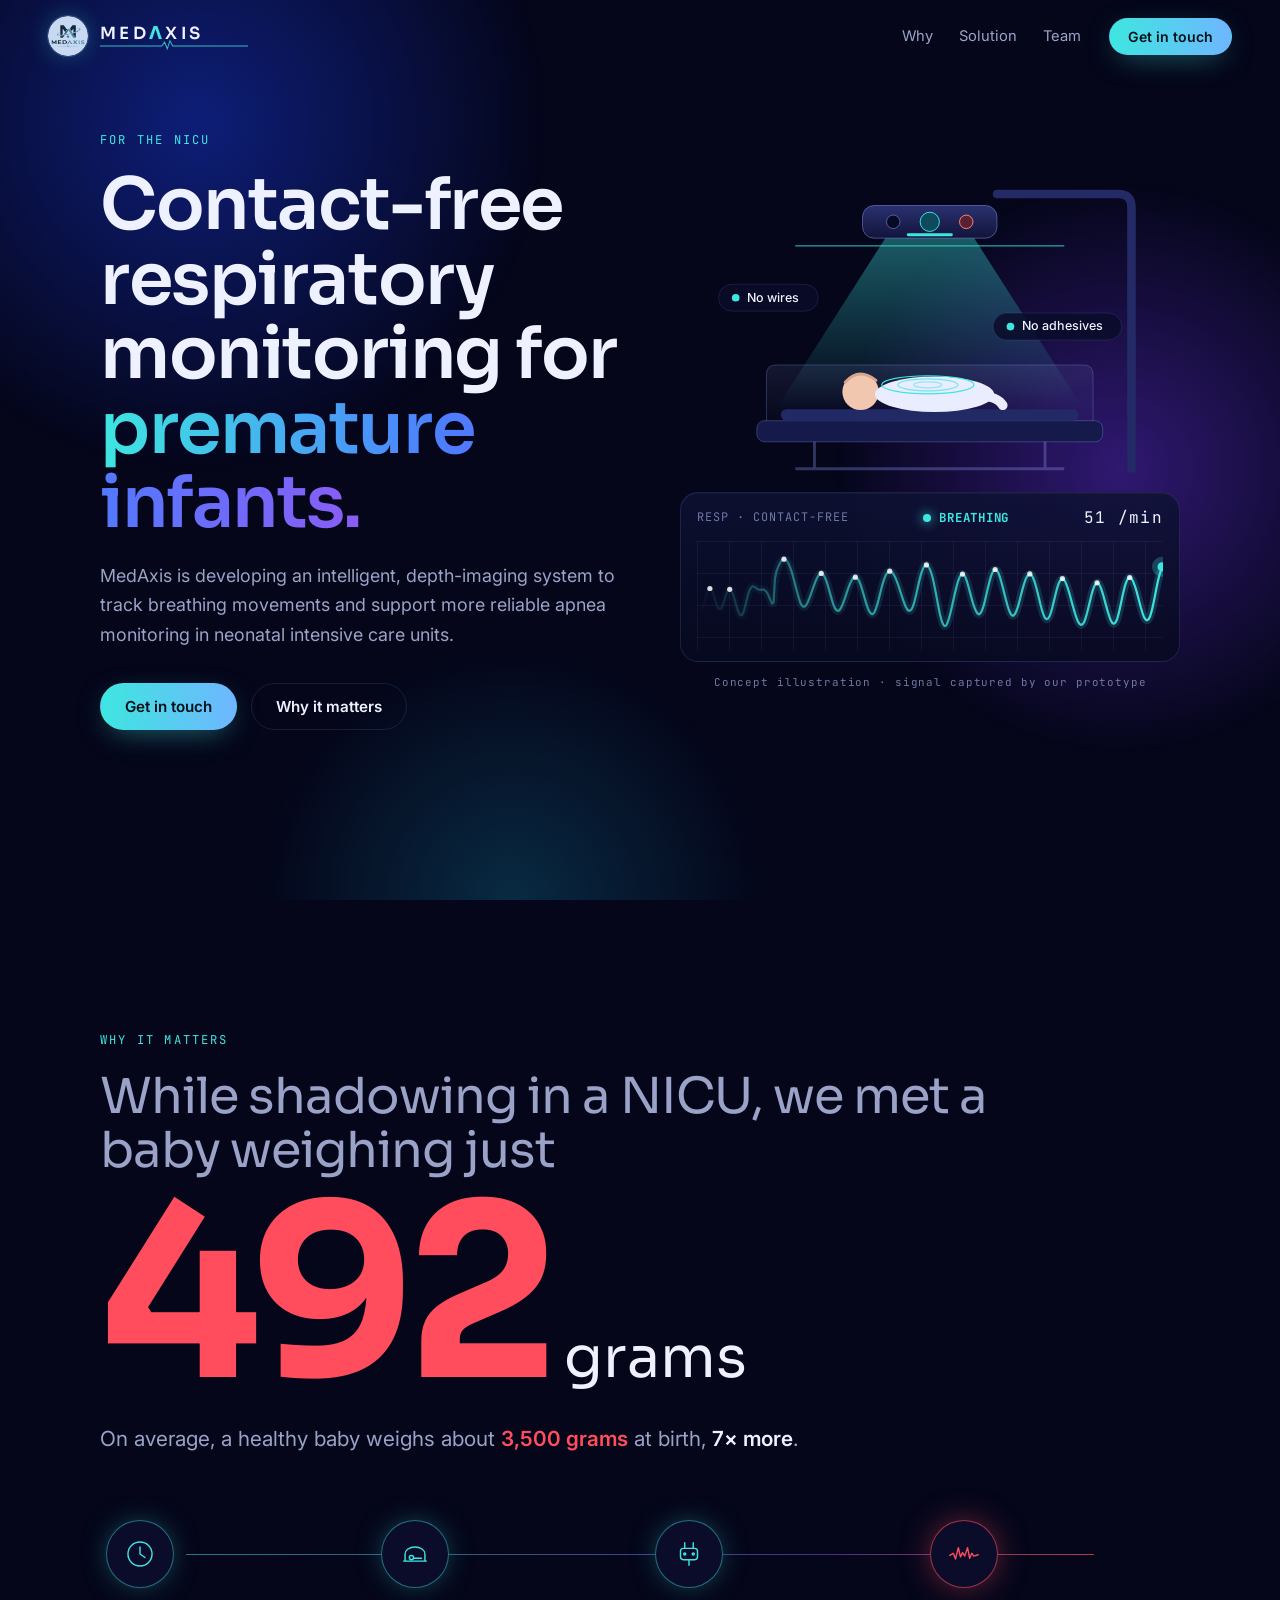
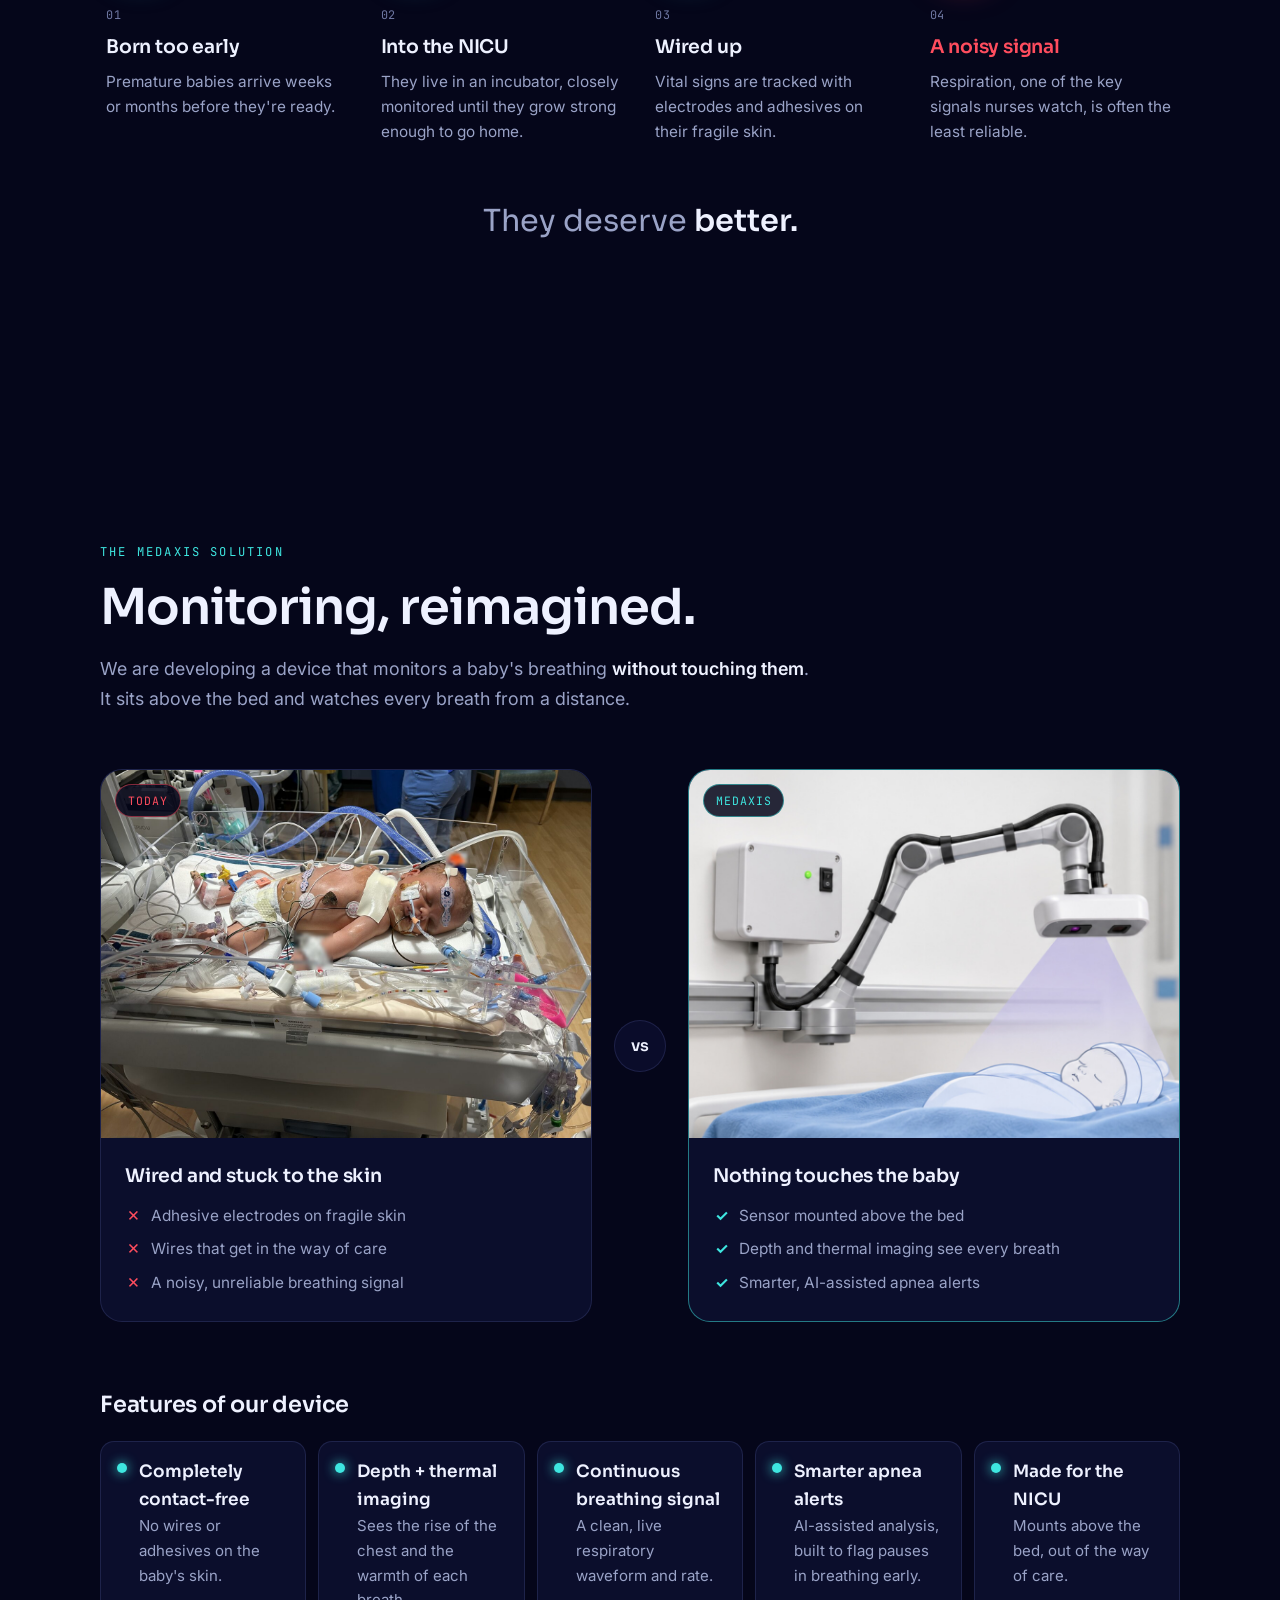
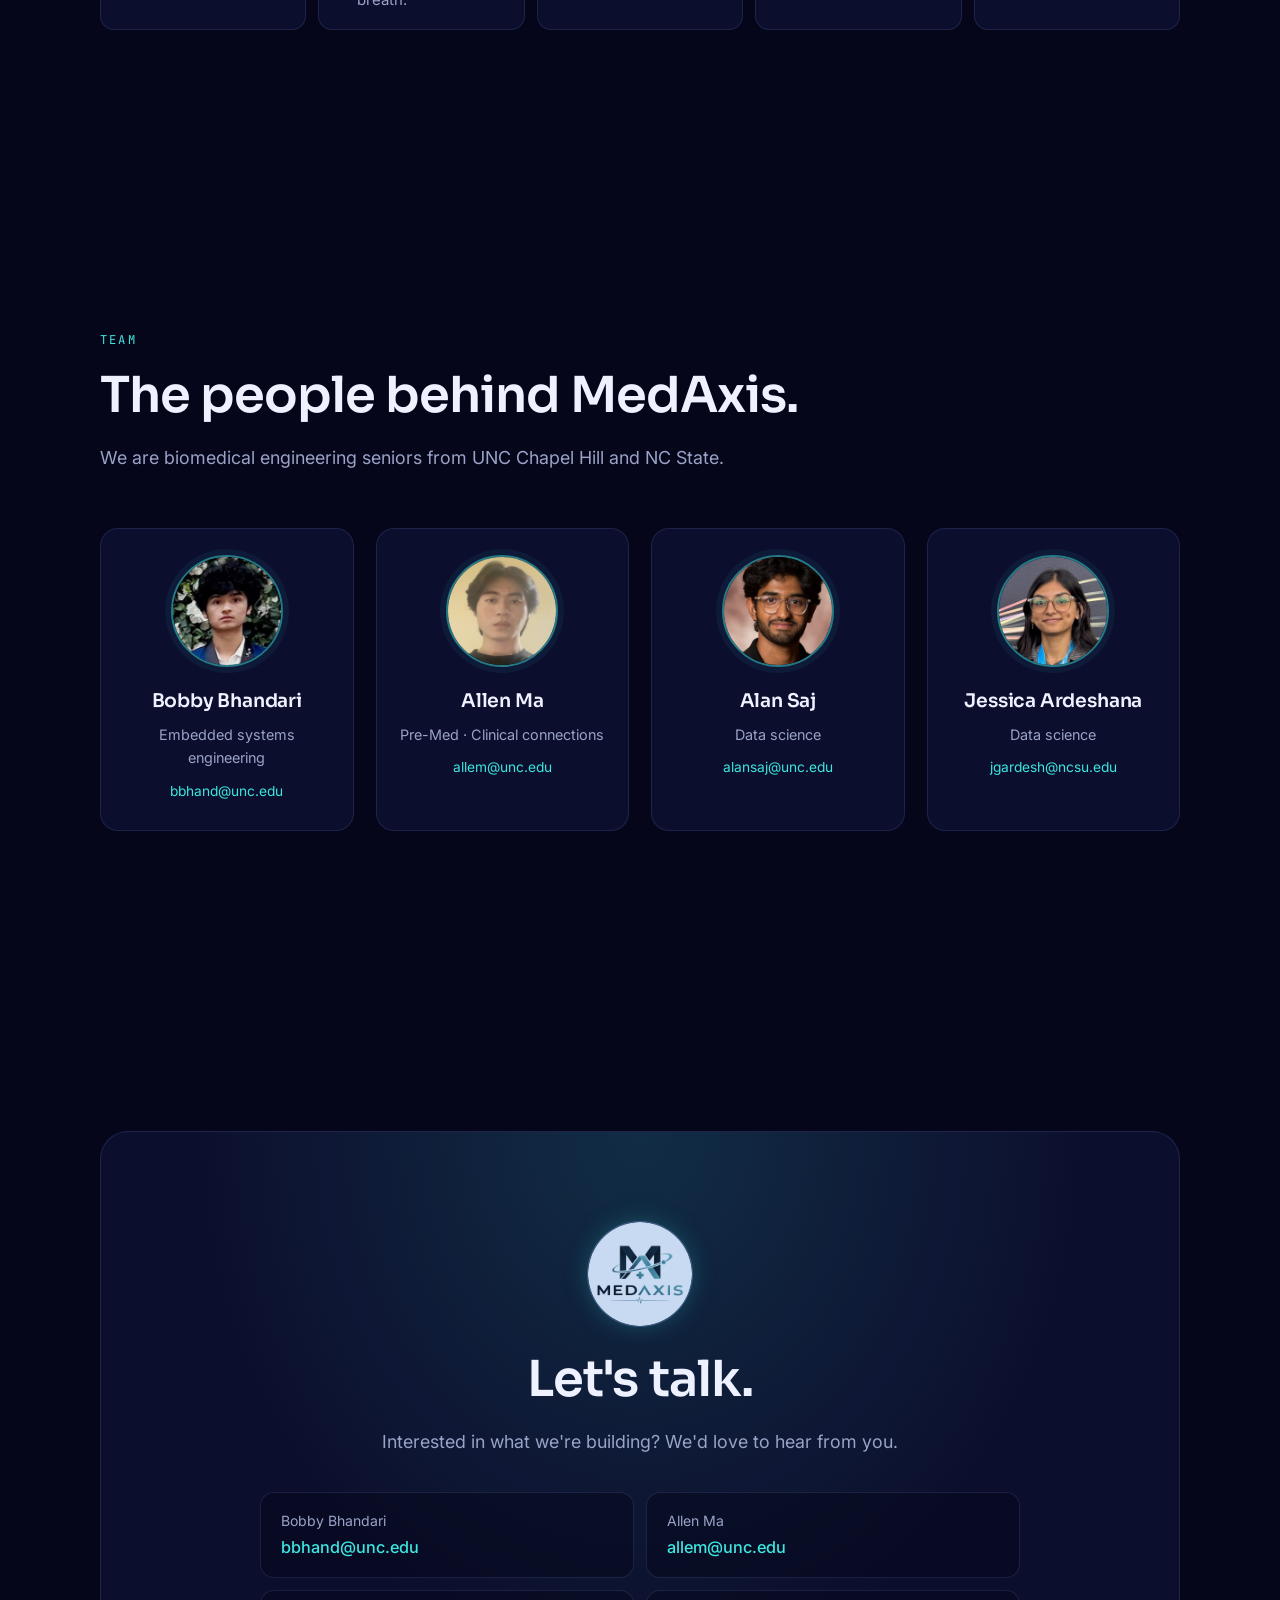
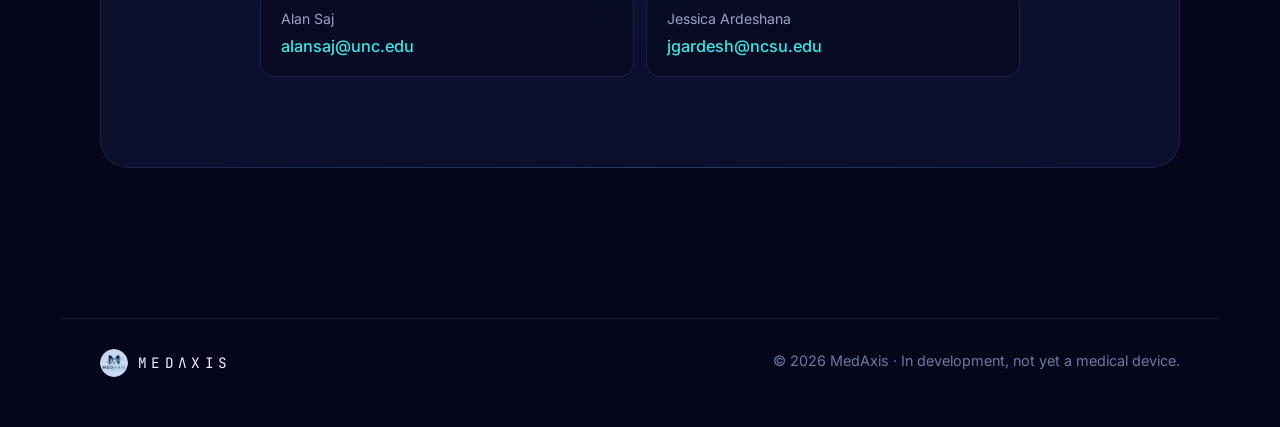
==== commit 98663ef5: "Add link-preview image (og:image) so shared links show the MedAxis card Co-Authored-By: Claude Opus " ====
--- a/docs/index.html
+++ b/docs/index.html
@@ -8,6 +8,14 @@
   <meta name="theme-color" content="#05061a">
   <meta property="og:title" content="MedAxis">
   <meta property="og:description" content="Contact-free respiratory monitoring for premature infants.">
+  <meta property="og:type" content="website">
+  <meta property="og:url" content="https://jessicaardeshana.github.io/neonatal_respiratory_monitoring/">
+  <meta property="og:image" content="https://jessicaardeshana.github.io/neonatal_respiratory_monitoring/assets/img/share.jpg">
+  <meta property="og:image:width" content="1200">
+  <meta property="og:image:height" content="630">
+  <meta property="og:image:alt" content="MedAxis: contact-free respiratory monitoring for premature infants">
+  <meta name="twitter:card" content="summary_large_image">
+  <meta name="twitter:image" content="https://jessicaardeshana.github.io/neonatal_respiratory_monitoring/assets/img/share.jpg">
   <link rel="icon" href="assets/img/logo.png" type="image/png">
   <link rel="apple-touch-icon" href="assets/img/apple-touch-icon.png">
   <link rel="preconnect" href="https://fonts.googleapis.com">
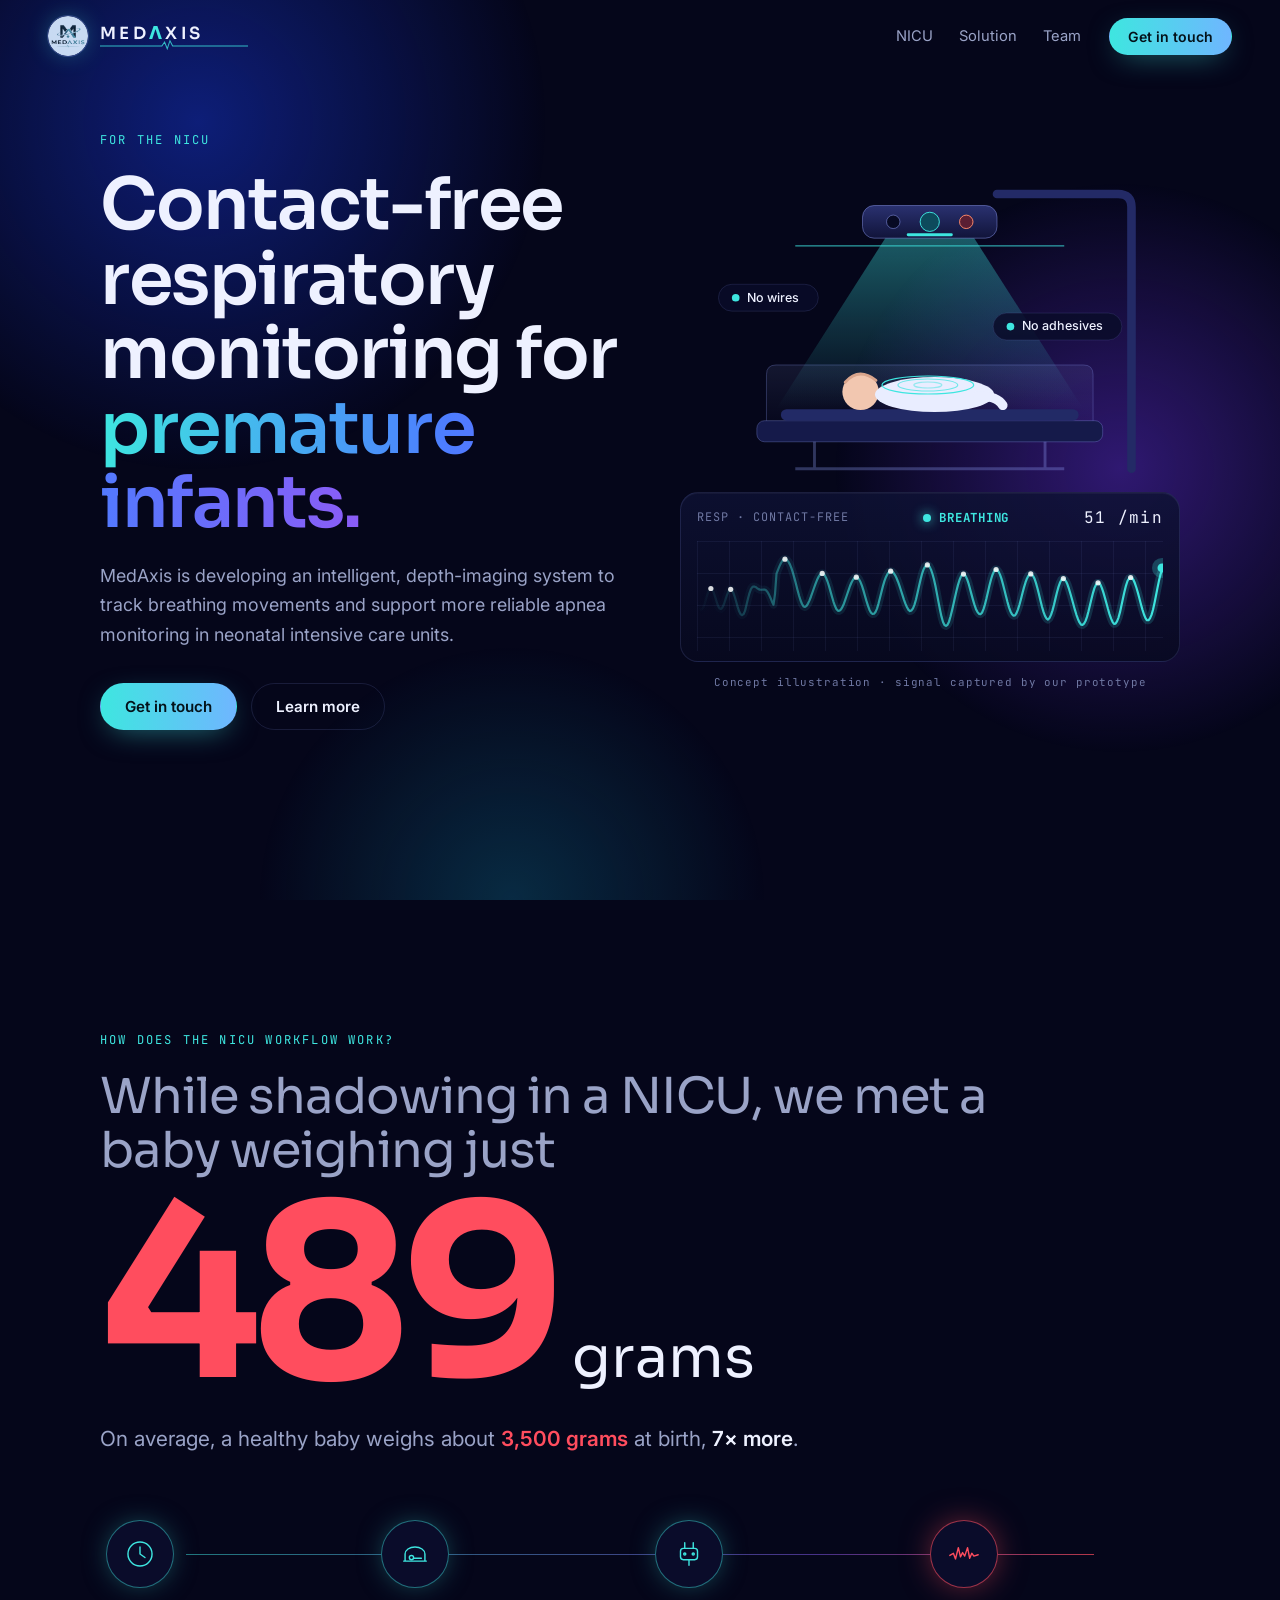
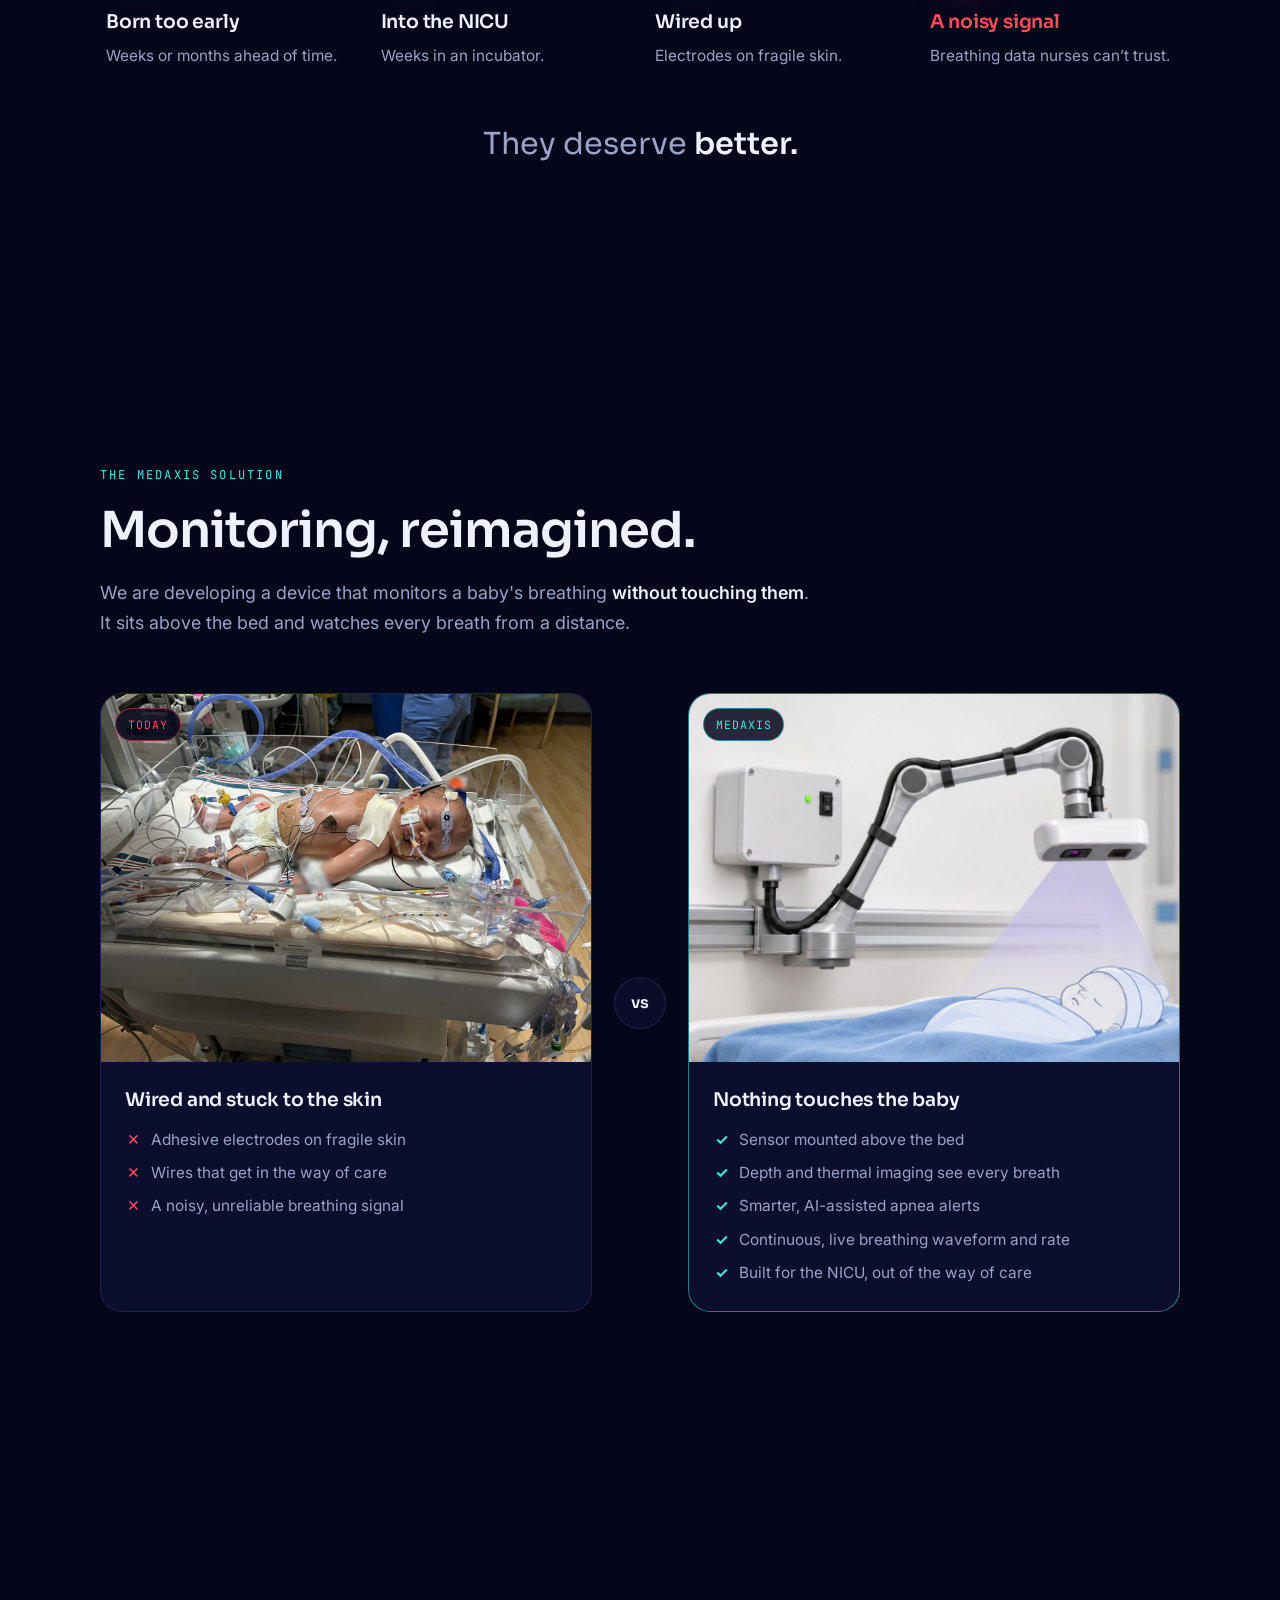
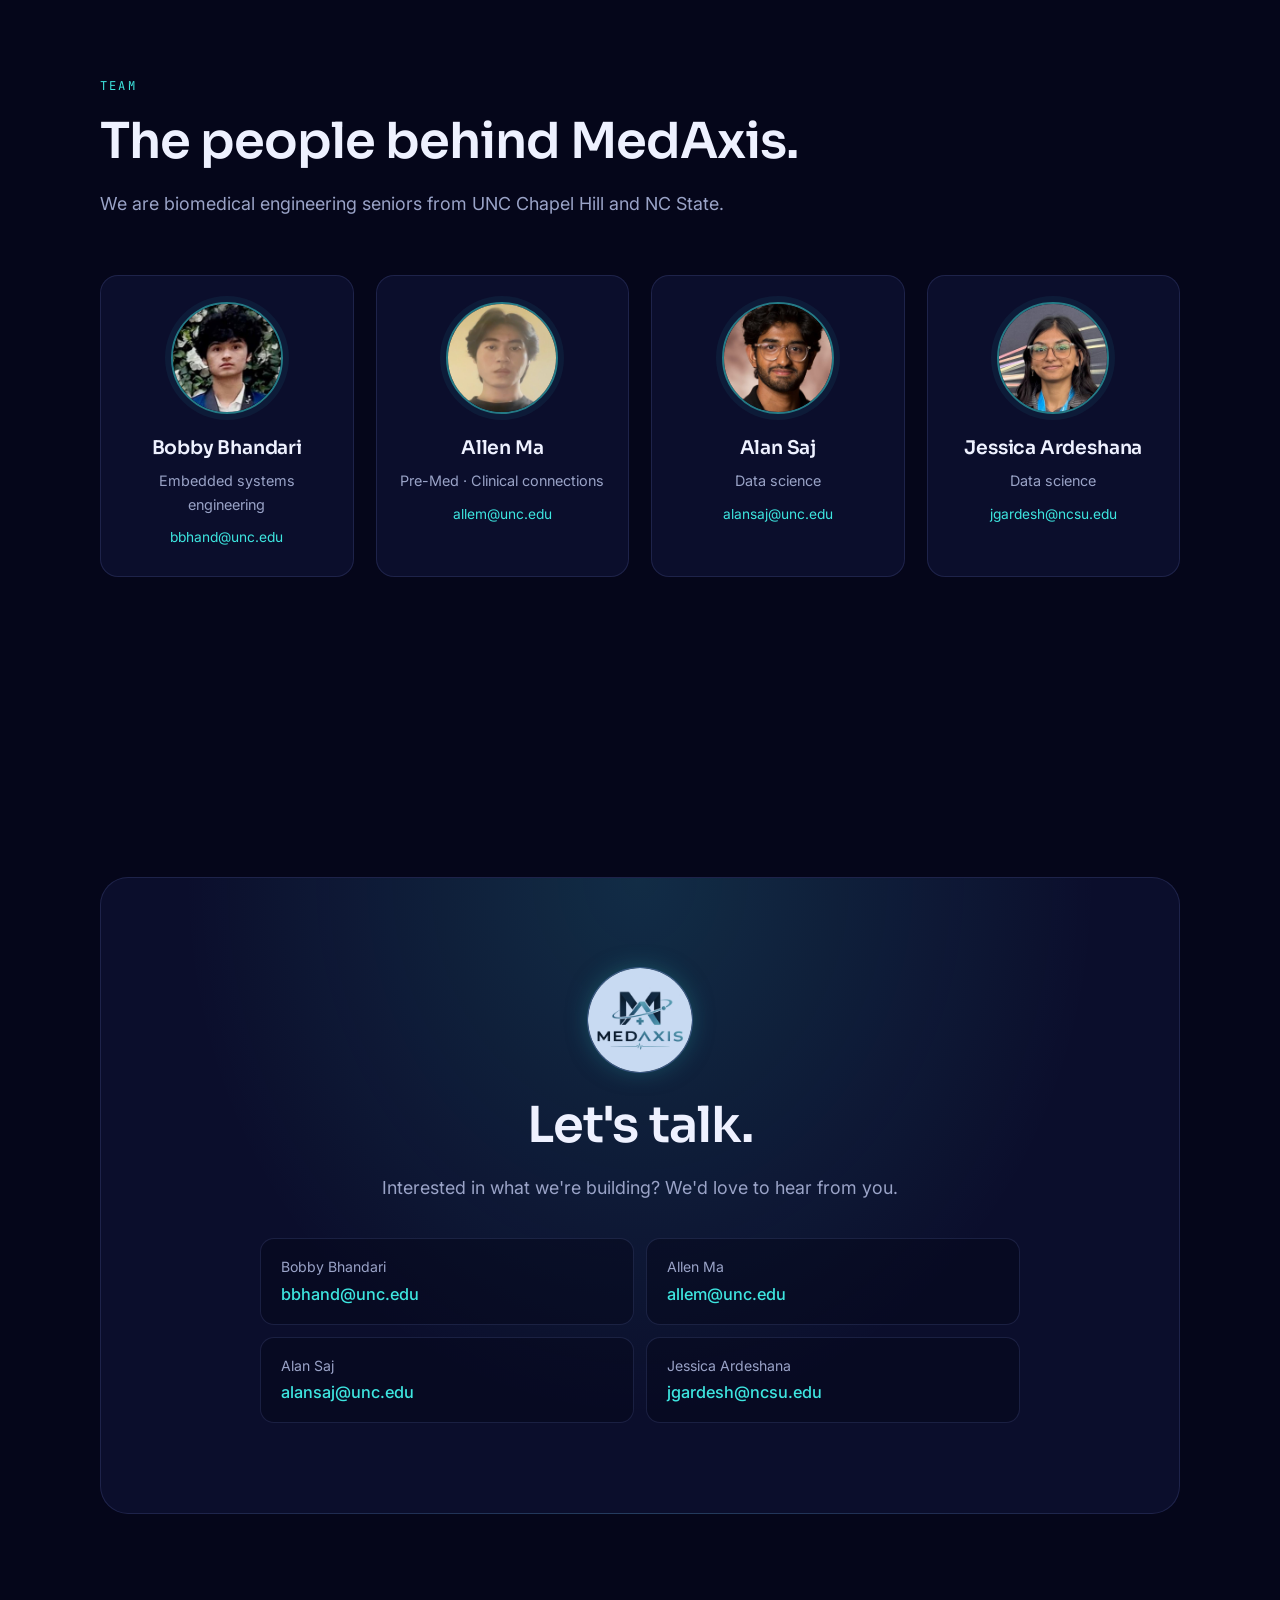
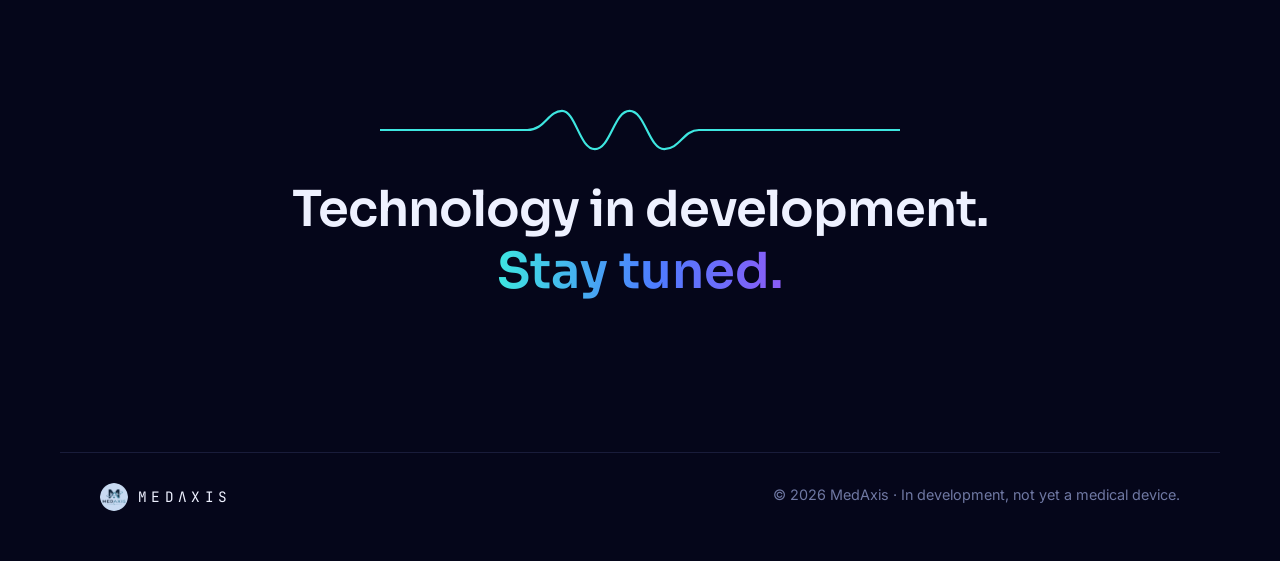
==== commit 2b5389df: "Concise NICU workflow, fold features into MedAxis card, add 'Stay tuned' ending Co-Authored-By: Clau" ====
--- a/docs/index.html
+++ b/docs/index.html
@@ -21,7 +21,7 @@
   <link rel="preconnect" href="https://fonts.googleapis.com">
   <link rel="preconnect" href="https://fonts.gstatic.com" crossorigin>
   <link href="https://fonts.googleapis.com/css2?family=Sora:wght@300;400;600;700&family=Inter:wght@400;500;600&family=JetBrains+Mono:wght@400;500&display=swap" rel="stylesheet">
-  <link rel="stylesheet" href="styles.css?v=202611231814">
+  <link rel="stylesheet" href="styles.css?v=202611231825">
 </head>
 <body>
   <div class="aurora" aria-hidden="true"><span></span><span></span><span></span></div>
@@ -35,7 +35,7 @@
       </svg>
     </a>
     <nav class="nav-links" aria-label="Sections">
-      <a href="#why">Why</a>
+      <a href="#why">NICU</a>
       <a href="#solution">Solution</a>
       <a href="#team">Team</a>
     </nav>
@@ -51,7 +51,7 @@
         <p class="lede">MedAxis is developing an intelligent, depth-imaging system to track breathing movements and support more reliable apnea monitoring in neonatal intensive care units.</p>
         <div class="cta-row">
           <a class="btn" href="#contact">Get in touch</a>
-          <a class="btn btn-ghost" href="#why">Why it matters</a>
+          <a class="btn btn-ghost" href="#why">Learn more</a>
         </div>
       </div>
 
@@ -128,7 +128,7 @@
 
     <!-- WHY -->
     <section class="story" id="why">
-      <p class="eyebrow reveal">Why it matters</p>
+      <p class="eyebrow reveal">How does the NICU workflow work?</p>
       <h2 class="story-line reveal">While shadowing in a NICU, we met a baby weighing just</h2>
       <p class="big-number reveal" aria-label="500 grams"><span id="grams" data-to="500">0</span><small>grams</small></p>
       <div class="compare-weight reveal">
@@ -138,27 +138,23 @@
       <ol class="journey">
         <li class="step reveal">
           <span class="step-icon" aria-hidden="true"><svg viewBox="0 0 48 48"><circle cx="24" cy="24" r="17"/><path d="M24 14v10l7 5"/></svg></span>
-          <span class="step-num mono">01</span>
           <h3>Born too early</h3>
-          <p>Premature babies arrive weeks or months before they're ready.</p>
+          <p>Weeks or months ahead of time.</p>
         </li>
         <li class="step reveal">
           <span class="step-icon" aria-hidden="true"><svg viewBox="0 0 48 48"><path d="M8 34h32M10 34V24a14 10 0 0 1 28 0v10"/><circle cx="19" cy="29" r="3"/><path d="M23 30h10"/></svg></span>
-          <span class="step-num mono">02</span>
           <h3>Into the NICU</h3>
-          <p>They live in an incubator, closely monitored until they grow strong enough to go home.</p>
+          <p>Weeks in an incubator.</p>
         </li>
         <li class="step reveal">
           <span class="step-icon" aria-hidden="true"><svg viewBox="0 0 48 48"><rect x="12" y="16" width="24" height="16" rx="4"/><path d="M18 16V8M30 16V8M24 32v8"/><circle cx="18" cy="24" r="1.5"/><circle cx="30" cy="24" r="1.5"/></svg></span>
-          <span class="step-num mono">03</span>
           <h3>Wired up</h3>
-          <p>Vital signs are tracked with electrodes and adhesives on their fragile skin.</p>
+          <p>Electrodes on fragile skin.</p>
         </li>
         <li class="step step-alert reveal">
           <span class="step-icon" aria-hidden="true"><svg viewBox="0 0 48 48"><path d="M4 26l5-3 3 8 4-16 3 13 3-6 3 5 4-12 3 15 3-7 3 4 6-2"/></svg></span>
-          <span class="step-num mono">04</span>
           <h3>A noisy signal</h3>
-          <p>Respiration, one of the key signals nurses watch, is often the least reliable.</p>
+          <p>Breathing data nurses can’t trust.</p>
         </li>
       </ol>
       <p class="punch reveal">They deserve <strong>better.</strong></p>
@@ -195,21 +191,13 @@
               <li>Sensor mounted above the bed</li>
               <li>Depth and thermal imaging see every breath</li>
               <li>Smarter, AI-assisted apnea alerts</li>
+              <li>Continuous, live breathing waveform and rate</li>
+              <li>Built for the NICU, out of the way of care</li>
             </ul>
           </figcaption>
         </figure>
       </div>
 
-      <div class="features reveal">
-        <h3 class="features-title">Features of our device</h3>
-        <ul>
-          <li><b>Completely contact-free</b><span>No wires or adhesives on the baby's skin.</span></li>
-          <li><b>Depth + thermal imaging</b><span>Sees the rise of the chest and the warmth of each breath.</span></li>
-          <li><b>Continuous breathing signal</b><span>A clean, live respiratory waveform and rate.</span></li>
-          <li><b>Smarter apnea alerts</b><span>AI-assisted analysis, built to flag pauses in breathing early.</span></li>
-          <li><b>Made for the NICU</b><span>Mounts above the bed, out of the way of care.</span></li>
-        </ul>
-      </div>
     </section>
 
     <!-- TEAM -->
@@ -245,6 +233,15 @@
         </ul>
       </div>
     </section>
+
+    <!-- STAY TUNED -->
+    <section class="tuned">
+      <div class="tuned-inner reveal">
+        <svg class="tuned-line" viewBox="0 0 600 60" aria-hidden="true"><path d="M0 30 H170 C190 30 194 8 210 8 S230 52 248 52 S270 8 288 8 S310 52 328 52 S350 30 368 30 H600"/></svg>
+        <h2>Technology in development.</h2>
+        <p class="tuned-sub grad">Stay tuned.</p>
+      </div>
+    </section>
   </main>
 
   <footer class="footer">
@@ -254,7 +251,7 @@
     </div>
   </footer>
 
-  <script src="assets/data/trace.js?v=202611231814"></script>
-  <script src="main.js?v=202611231814"></script>
+  <script src="assets/data/trace.js?v=202611231825"></script>
+  <script src="main.js?v=202611231825"></script>
 </body>
 </html>
--- a/docs/styles.css
+++ b/docs/styles.css
@@ -178,15 +178,6 @@
 .vs-medaxis li::before { content: "✓"; position: absolute; left: 2px; color: var(--cyan); font-weight: 700; }
 .vs-badge { align-self: center; width: 52px; height: 52px; border-radius: 50%; display: grid; place-items: center;
   font: 600 1rem var(--font-display); color: var(--text); background: var(--bg-2); border: 1px solid var(--line); }
-.features ul { grid-template-columns: repeat(auto-fit, minmax(260px, 1fr)); }
-.features-title { font-size: 1.4rem; margin-bottom: 18px; }
-.features ul { list-style: none; padding: 0; margin: 0; display: grid; gap: 12px; }
-.features li { display: flex; flex-direction: column; padding: 14px 18px 14px 44px; position: relative; border-radius: 14px;
-  background: var(--panel); border: 1px solid var(--line); }
-.features li::before { content: ""; position: absolute; left: 18px; top: 21px; width: 10px; height: 10px; border-radius: 50%;
-  background: var(--cyan); box-shadow: 0 0 12px var(--cyan); }
-.features b { font-family: var(--font-display); font-weight: 600; }
-.features span { color: var(--muted); font-size: 0.94rem; }
 
 /* ---------- team ---------- */
 .people { display: grid; grid-template-columns: repeat(4, 1fr); gap: 22px; }
@@ -264,7 +255,6 @@
 .contact-card h2 { margin-top: 4px; }
 .punch { margin: 0 auto; }
 .person a { display: inline-block; margin-top: 10px; }
-@media (min-width: 1100px) { .features ul { grid-template-columns: repeat(5, 1fr); } .features li { padding: 16px 16px 16px 38px; } .features li::before { left: 16px; } }
 
 /* Hero animations stop while the hero is off screen. */
 .scene.paused *, .scene.paused { animation-play-state: paused !important; }
@@ -291,3 +281,14 @@
 .compare-weight { max-width: 760px; margin-bottom: 64px; }
 .compare-weight p { color: var(--muted); font-size: clamp(1.05rem, 1.8vw, 1.3rem); }
 .compare-weight strong.red { color: var(--red); }
+
+/* Closing "stay tuned" */
+.tuned { text-align: center; padding-top: 40px !important; }
+.tuned-line { width: min(520px, 100%); height: 52px; margin: 0 auto 26px; display: block; }
+.tuned-line path { fill: none; stroke: var(--cyan); stroke-width: 2.5; stroke-linecap: round; stroke-dasharray: 700; stroke-dashoffset: 700; }
+.tuned-inner.in .tuned-line path { animation: draw 2.4s ease-out forwards; }
+@keyframes draw { to { stroke-dashoffset: 0; } }
+.tuned h2 { font-weight: 600; }
+.tuned-sub { font-family: var(--font-display); font-weight: 600; font-size: clamp(2rem, 4vw, 3.1rem); line-height: 1.2; margin-top: 6px; display: inline-block; }
+@media (prefers-reduced-motion: reduce) { .tuned-line path { stroke-dashoffset: 0; } }
+.step h3 { margin-top: 18px; }
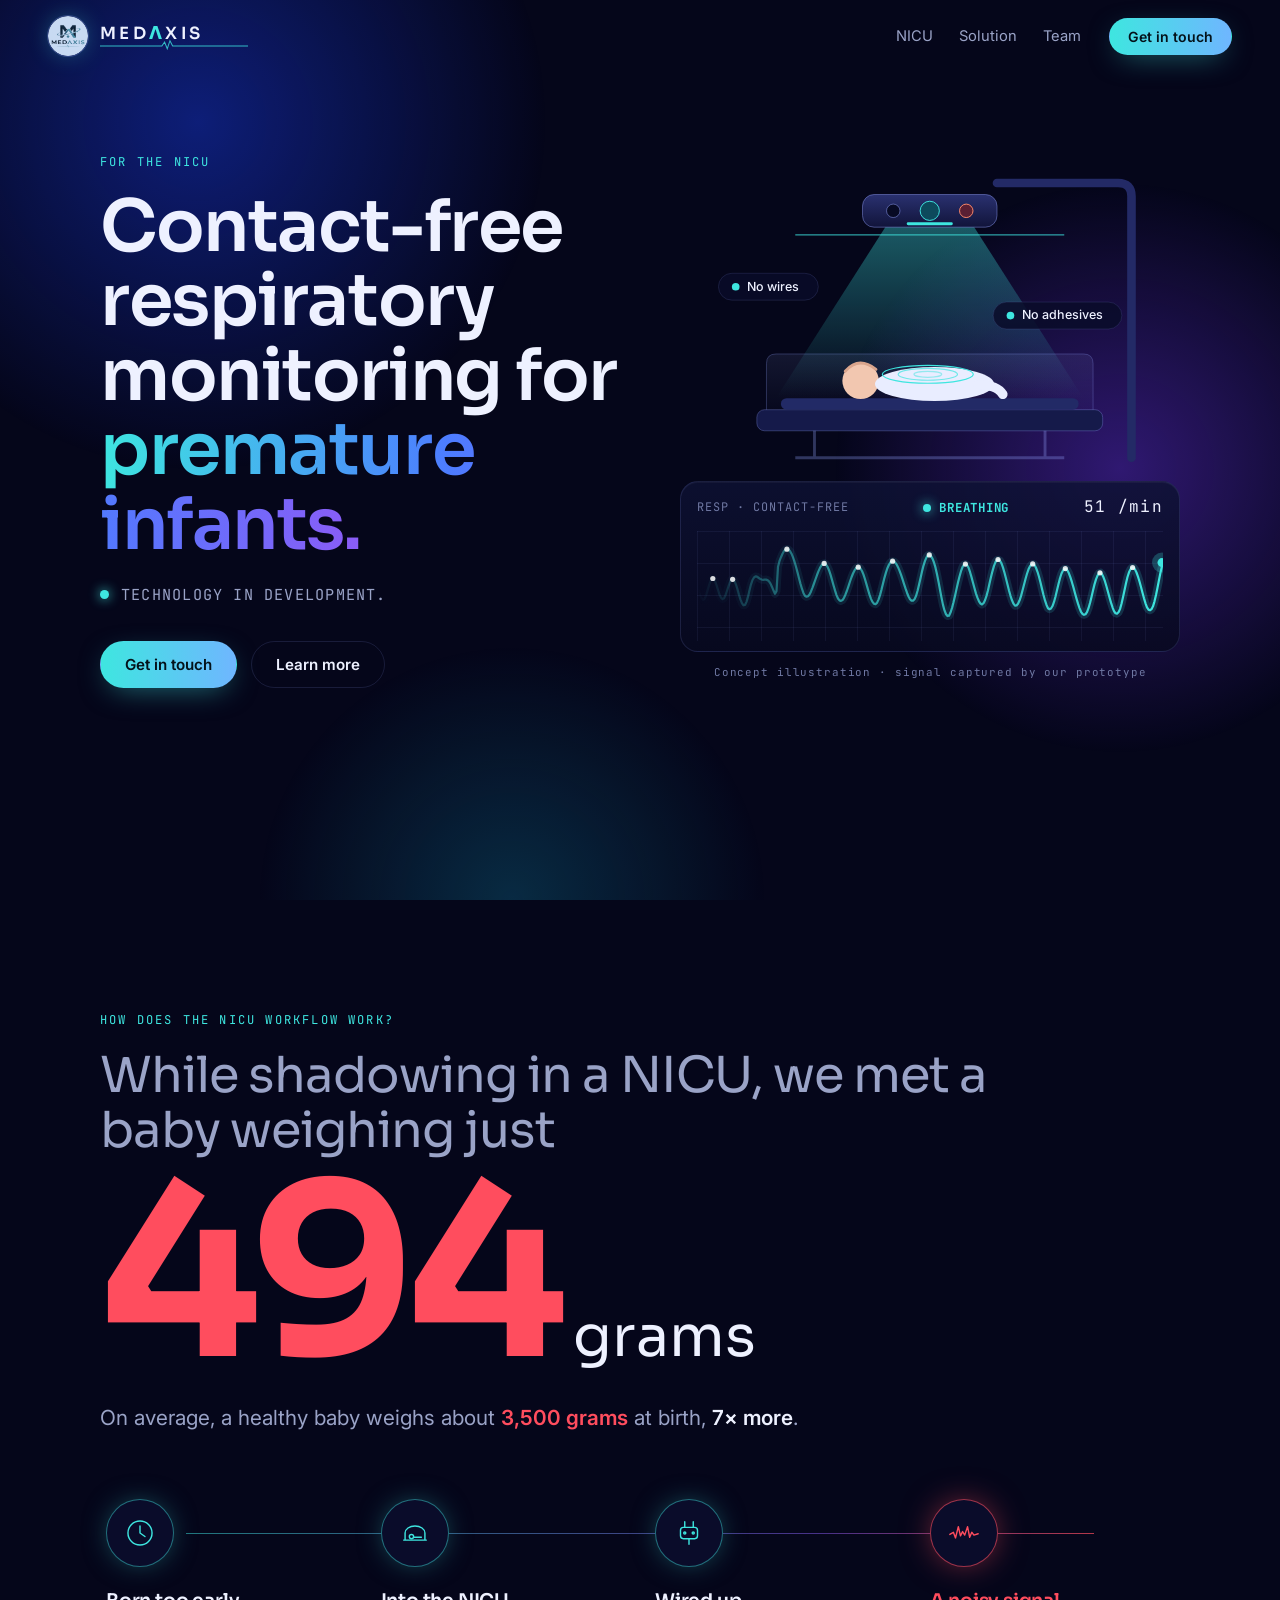
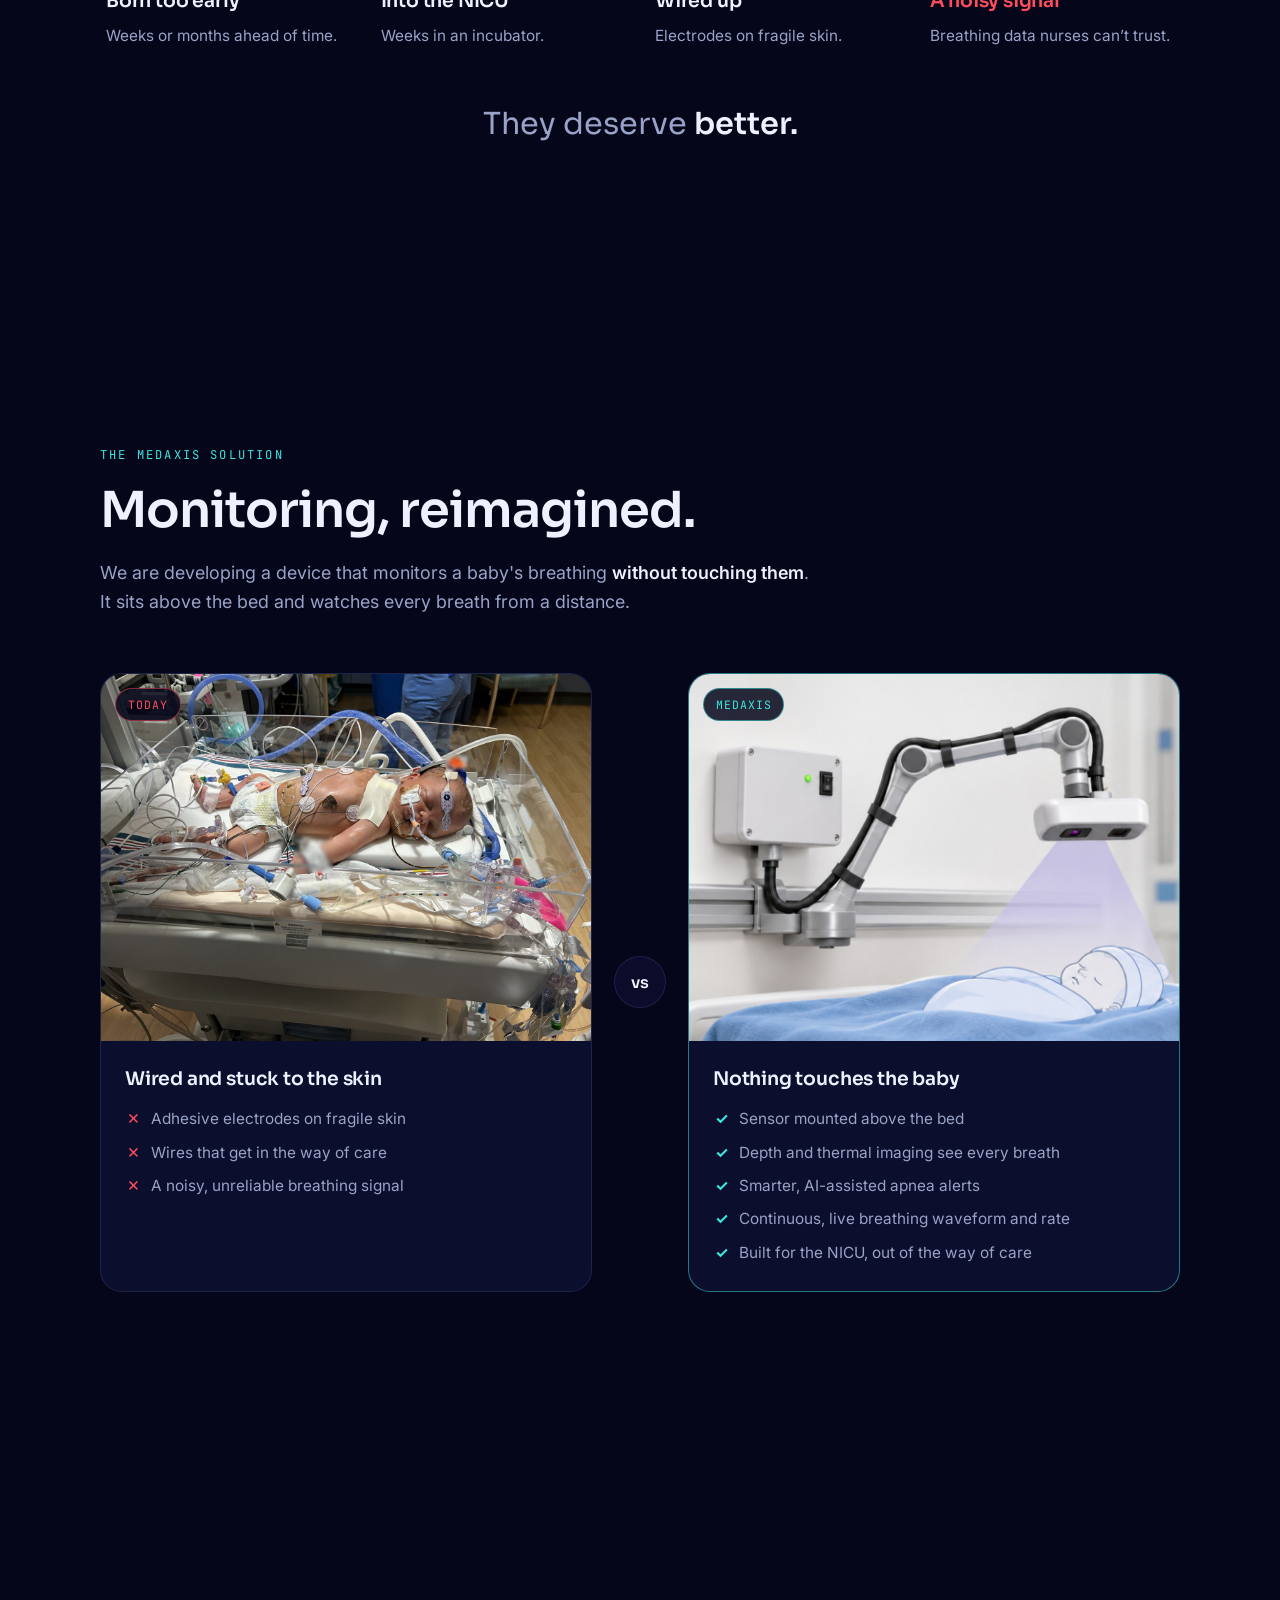
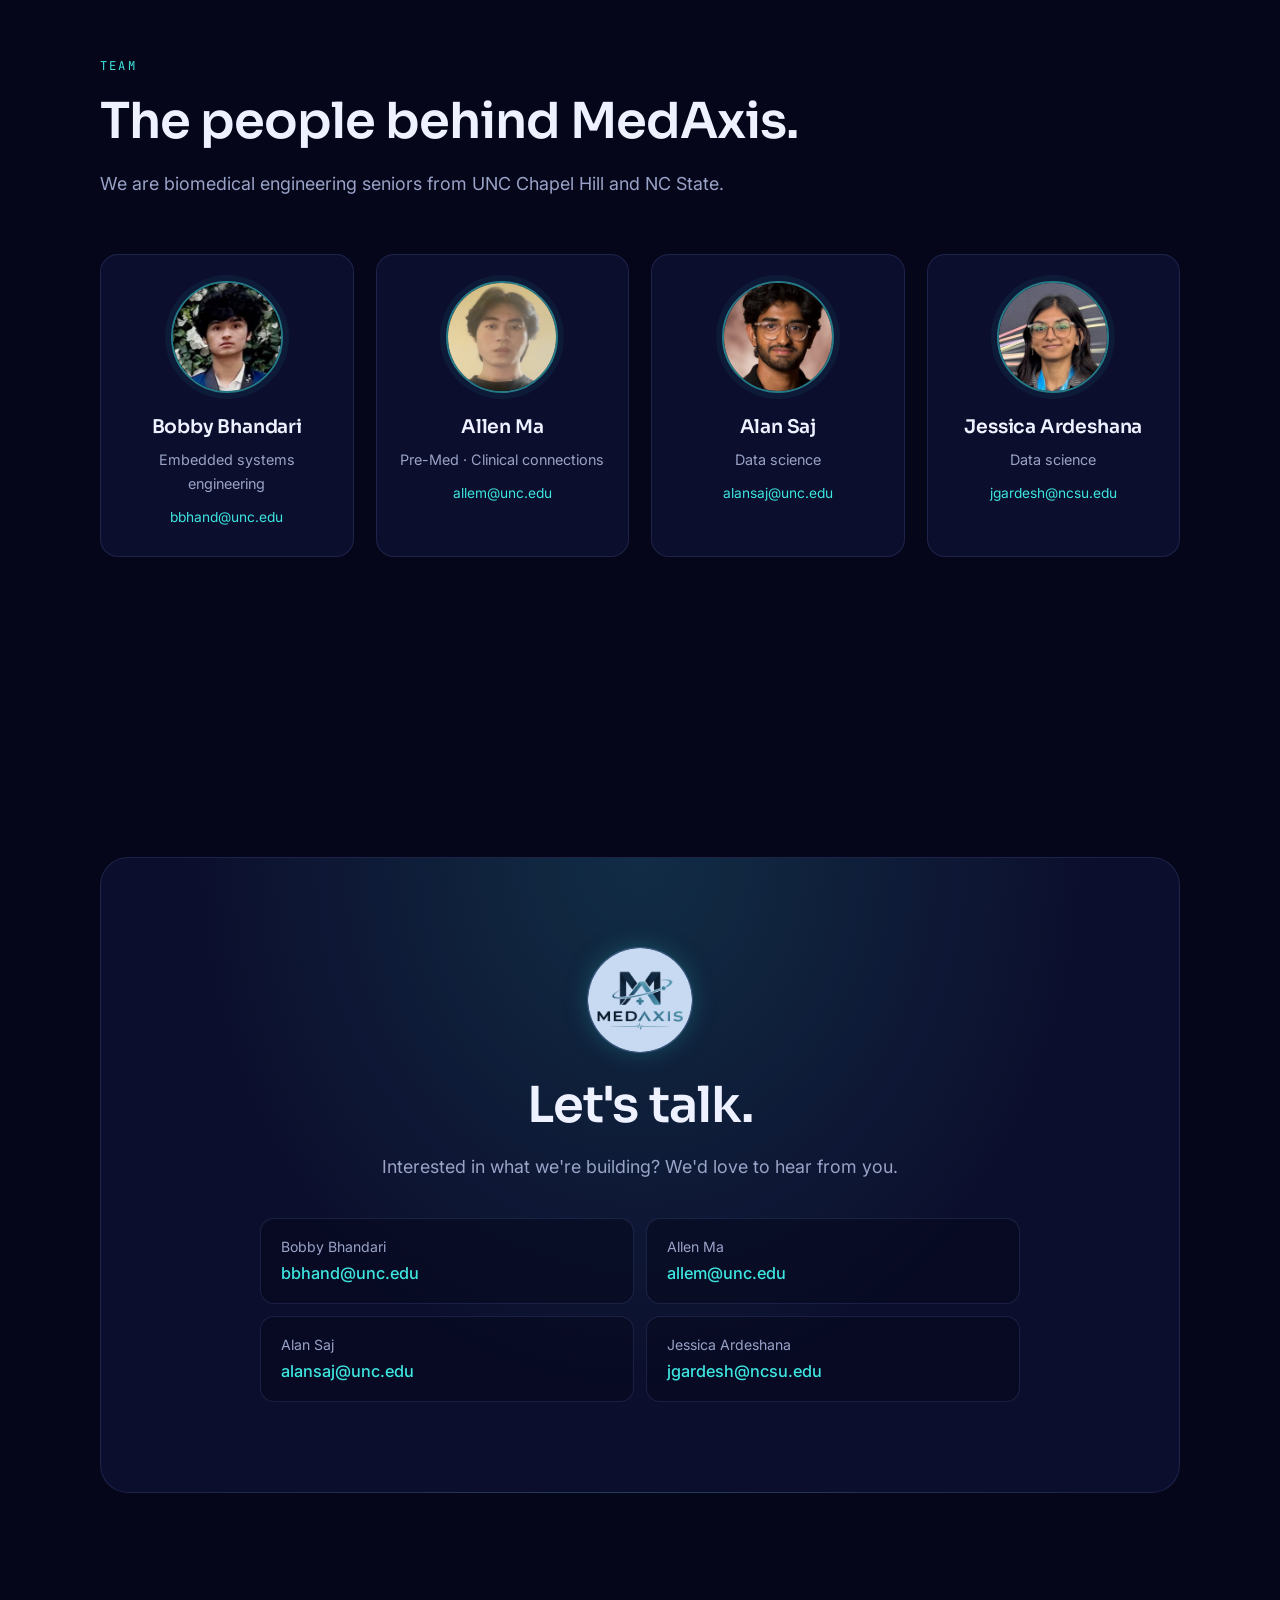
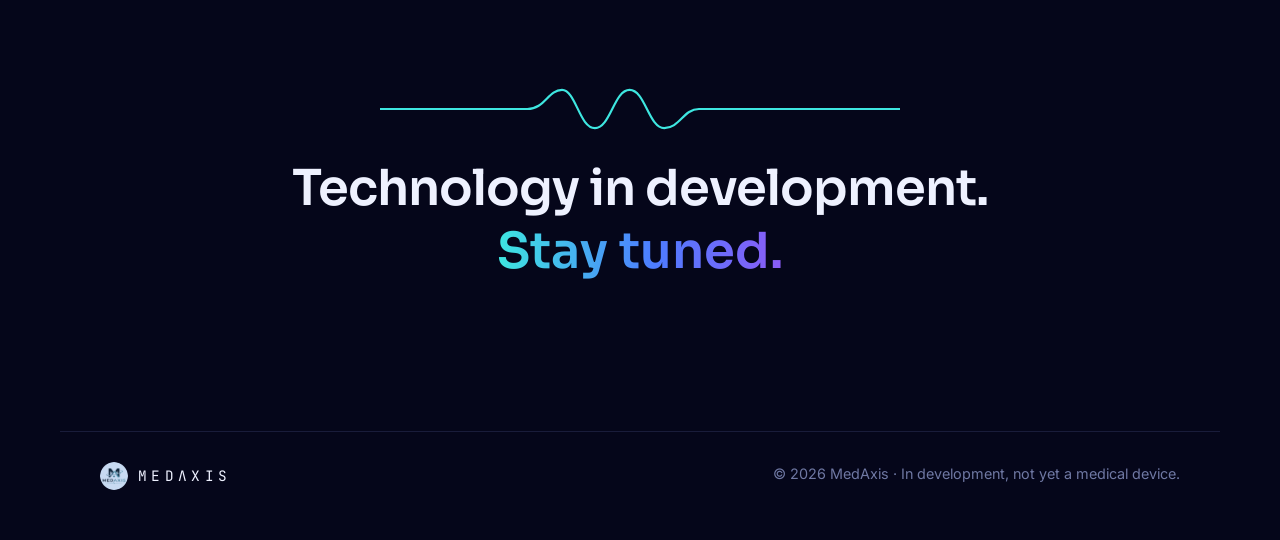
==== commit 4e218510: "Hero: replace long description with 'Technology in development.' Co-Authored-By: Claude Opus 5.5 <no" ====
--- a/docs/index.html
+++ b/docs/index.html
@@ -21,7 +21,7 @@
   <link rel="preconnect" href="https://fonts.googleapis.com">
   <link rel="preconnect" href="https://fonts.gstatic.com" crossorigin>
   <link href="https://fonts.googleapis.com/css2?family=Sora:wght@300;400;600;700&family=Inter:wght@400;500;600&family=JetBrains+Mono:wght@400;500&display=swap" rel="stylesheet">
-  <link rel="stylesheet" href="styles.css?v=202611231825">
+  <link rel="stylesheet" href="styles.css?v=202611231828">
 </head>
 <body>
   <div class="aurora" aria-hidden="true"><span></span><span></span><span></span></div>
@@ -48,7 +48,7 @@
       <div class="hero-copy reveal">
         <p class="eyebrow">For the NICU</p>
         <h1>Contact-free respiratory monitoring for <span class="grad">premature infants.</span></h1>
-        <p class="lede">MedAxis is developing an intelligent, depth-imaging system to track breathing movements and support more reliable apnea monitoring in neonatal intensive care units.</p>
+        <p class="lede hero-status-line"><span class="dev-dot" aria-hidden="true"></span>Technology in development.</p>
         <div class="cta-row">
           <a class="btn" href="#contact">Get in touch</a>
           <a class="btn btn-ghost" href="#why">Learn more</a>
@@ -251,7 +251,7 @@
     </div>
   </footer>
 
-  <script src="assets/data/trace.js?v=202611231825"></script>
-  <script src="main.js?v=202611231825"></script>
+  <script src="assets/data/trace.js?v=202611231828"></script>
+  <script src="main.js?v=202611231828"></script>
 </body>
 </html>
--- a/docs/styles.css
+++ b/docs/styles.css
@@ -292,3 +292,6 @@
 .tuned-sub { font-family: var(--font-display); font-weight: 600; font-size: clamp(2rem, 4vw, 3.1rem); line-height: 1.2; margin-top: 6px; display: inline-block; }
 @media (prefers-reduced-motion: reduce) { .tuned-line path { stroke-dashoffset: 0; } }
 .step h3 { margin-top: 18px; }
+.hero-status-line { display: inline-flex; align-items: center; gap: 12px; font-family: var(--font-mono); font-size: 0.95rem; letter-spacing: 0.08em; text-transform: uppercase; color: var(--muted); }
+.dev-dot { width: 9px; height: 9px; border-radius: 50%; background: var(--cyan); box-shadow: 0 0 12px var(--cyan); animation: blink 1.6s ease-in-out infinite; }
+@media (prefers-reduced-motion: reduce) { .dev-dot { animation: none; } }
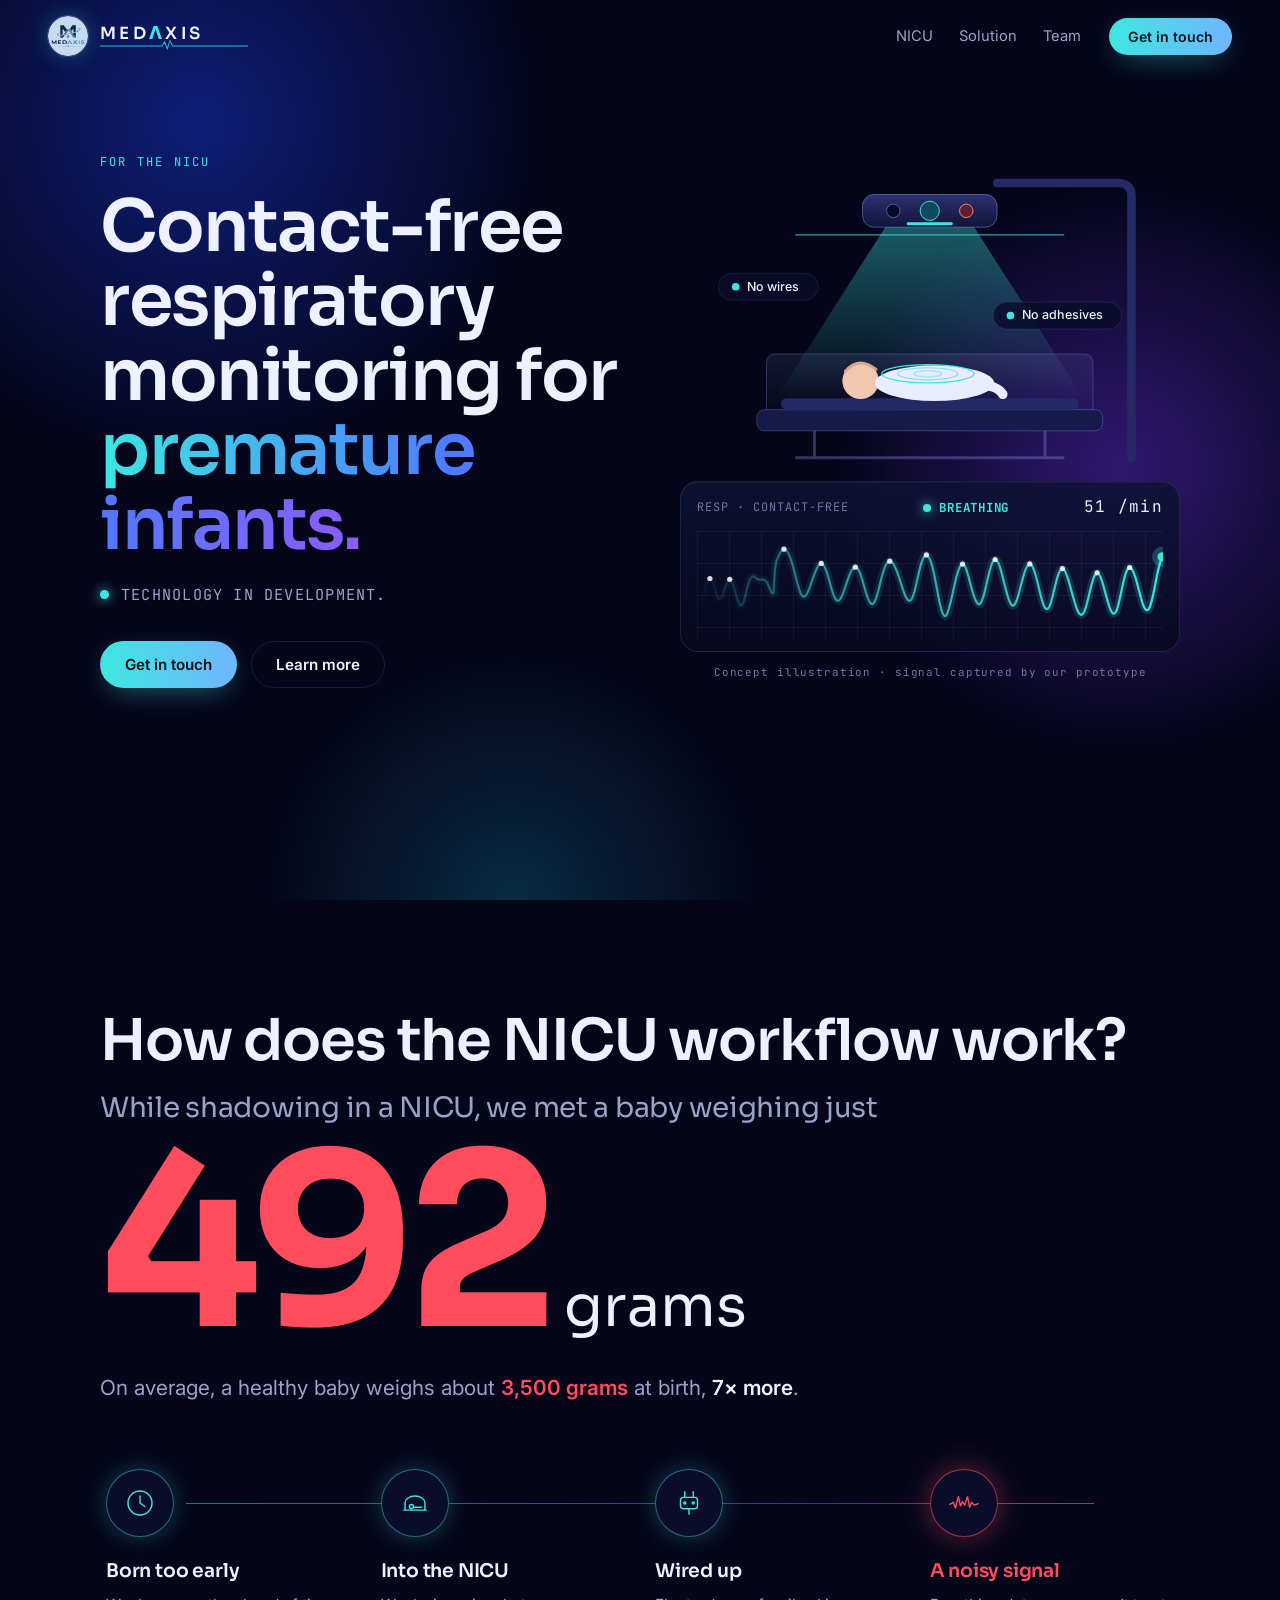
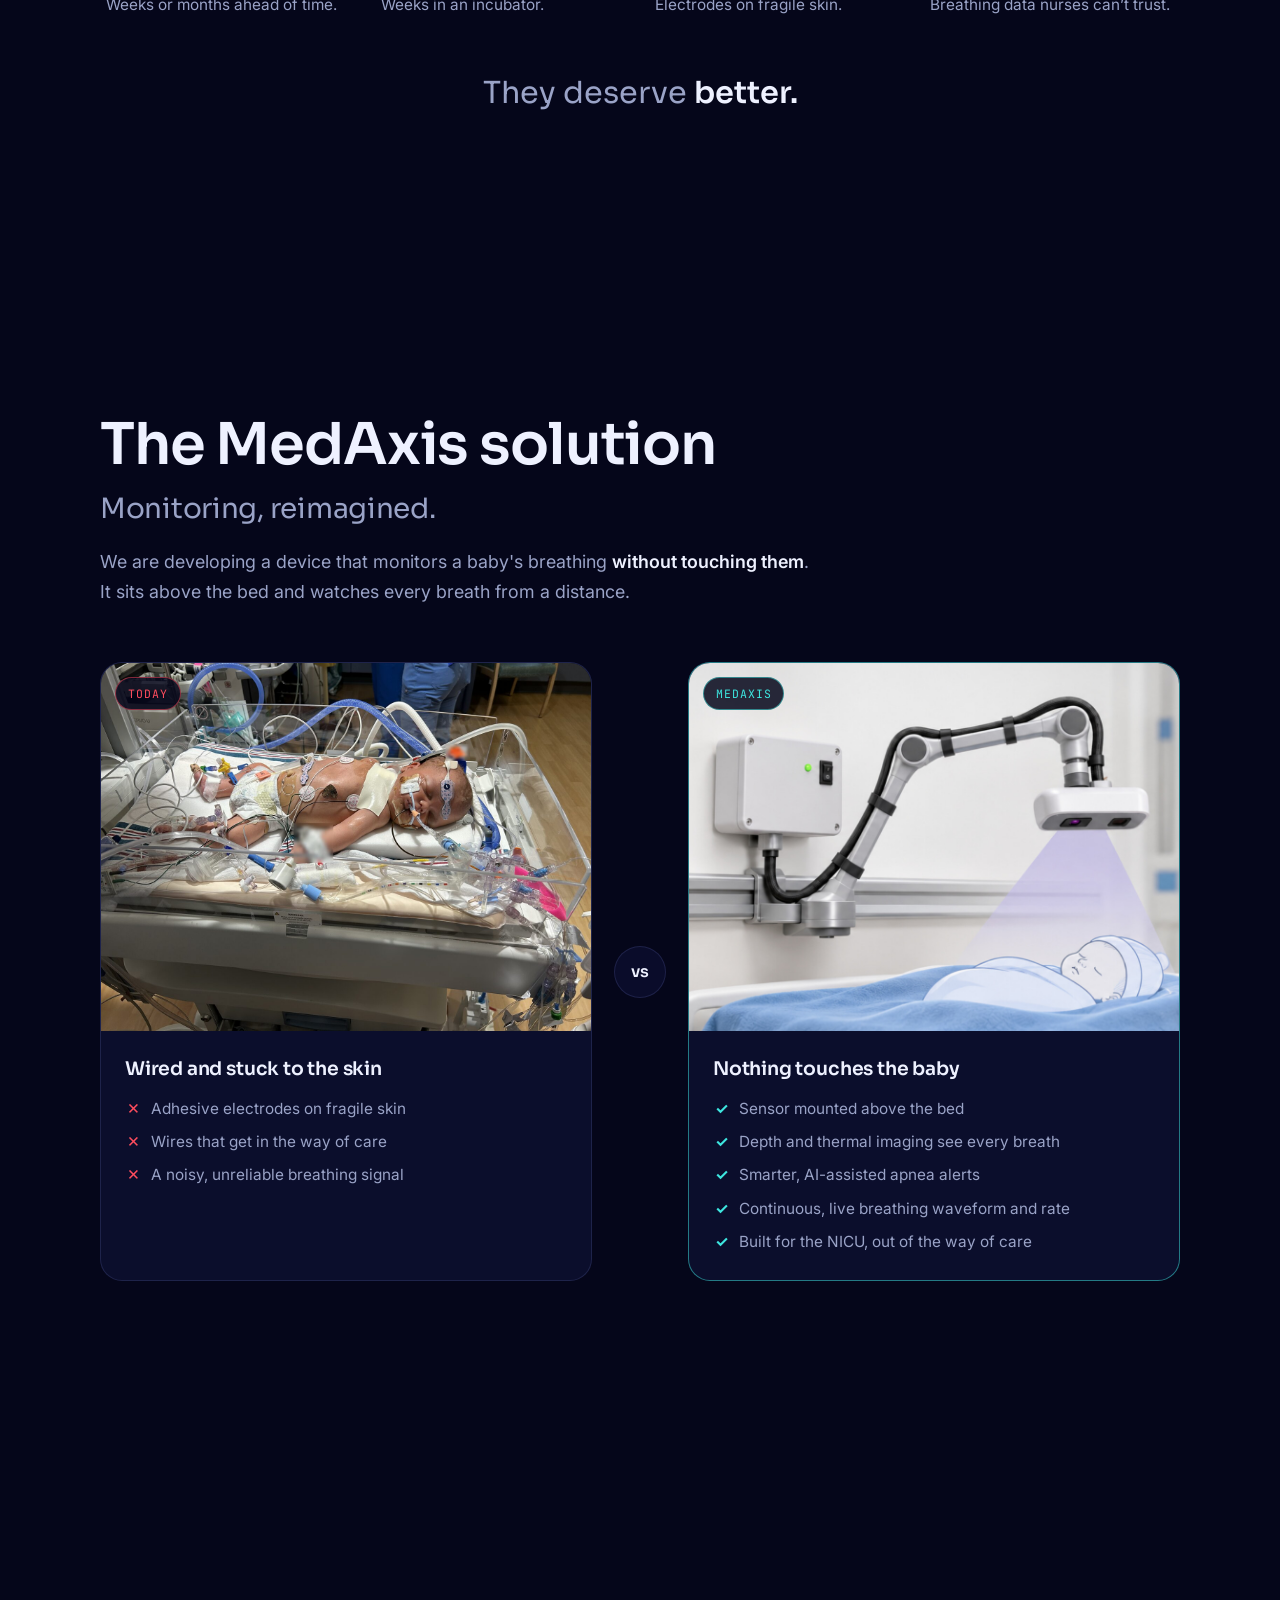
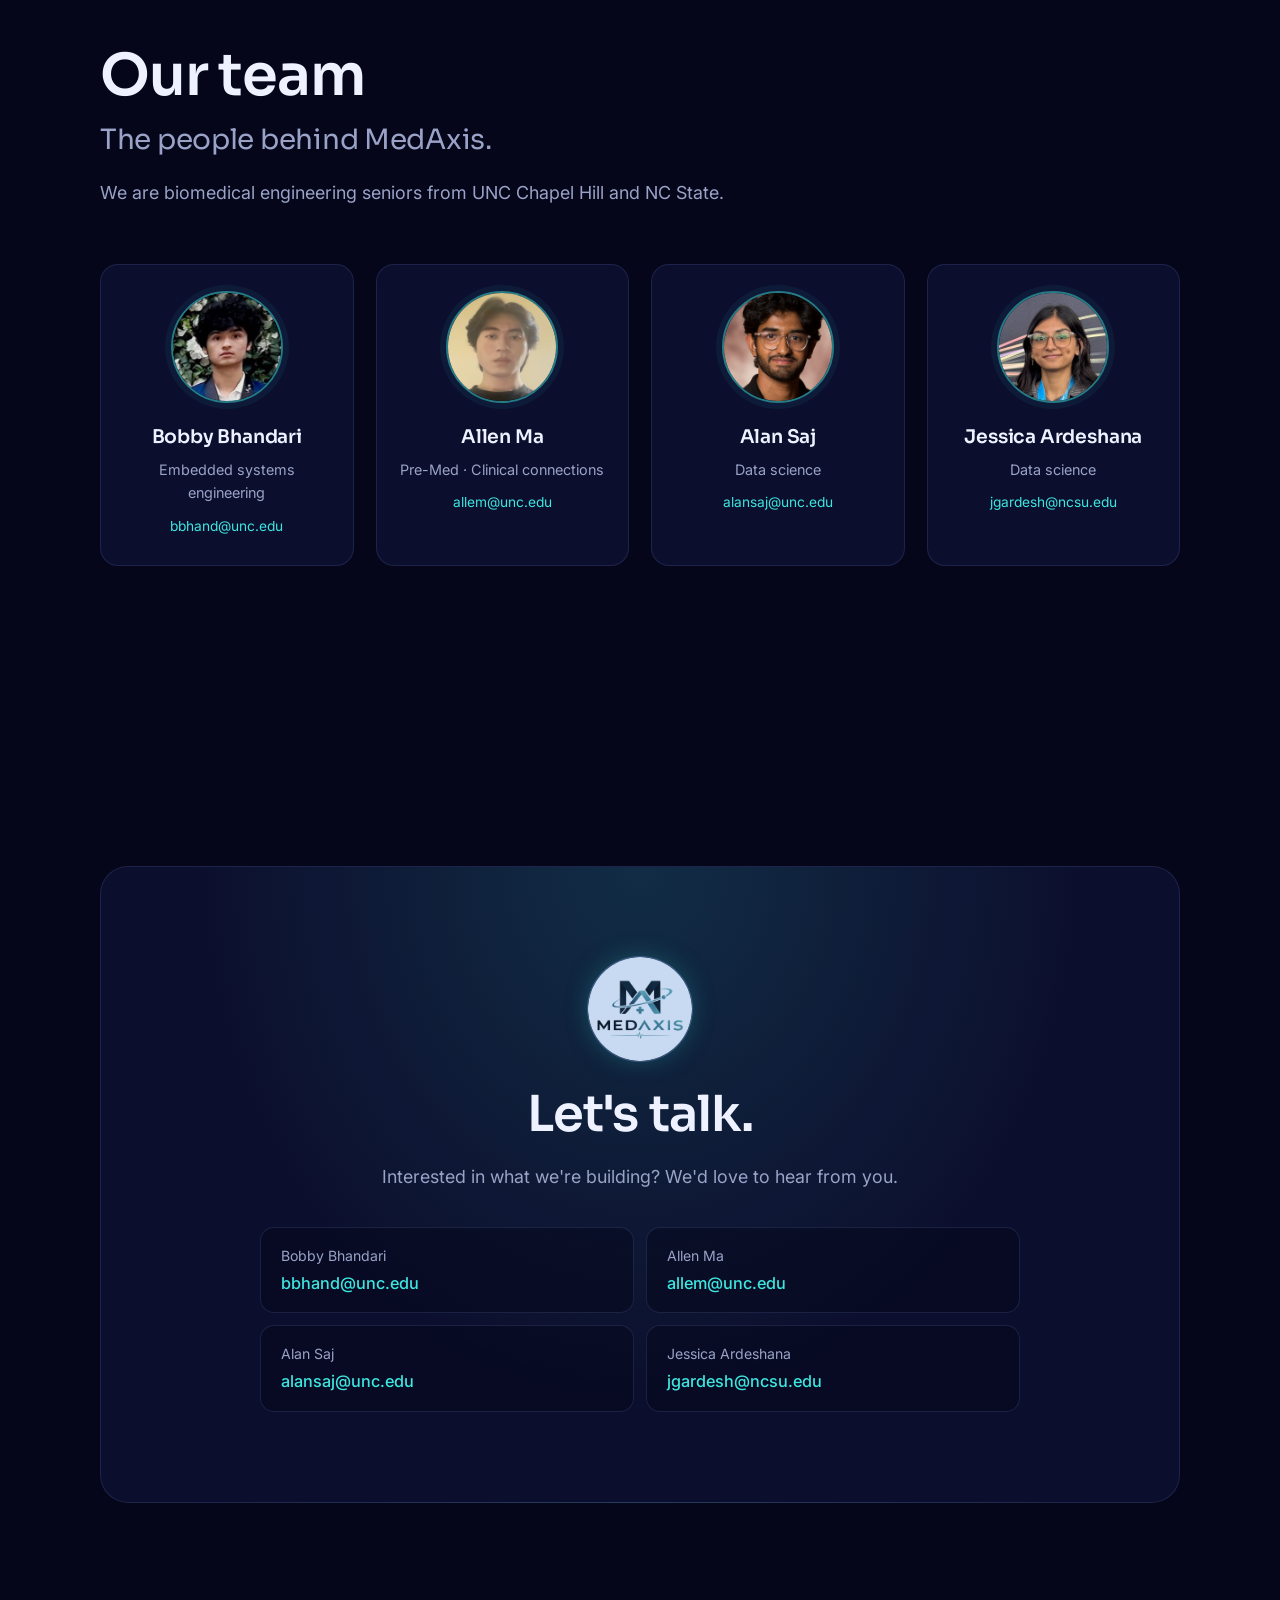
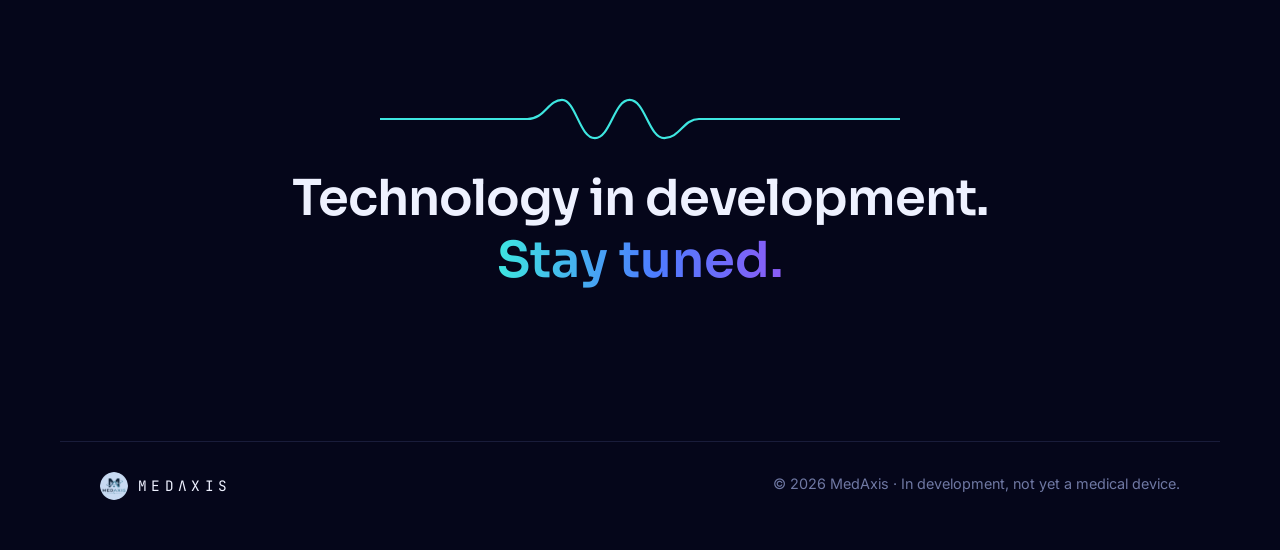
==== commit 3d197cea: "Section headings: label is now the large title, line beneath is smaller Co-Authored-By: Claude Opus " ====
--- a/docs/index.html
+++ b/docs/index.html
@@ -21,7 +21,7 @@
   <link rel="preconnect" href="https://fonts.googleapis.com">
   <link rel="preconnect" href="https://fonts.gstatic.com" crossorigin>
   <link href="https://fonts.googleapis.com/css2?family=Sora:wght@300;400;600;700&family=Inter:wght@400;500;600&family=JetBrains+Mono:wght@400;500&display=swap" rel="stylesheet">
-  <link rel="stylesheet" href="styles.css?v=202611231828">
+  <link rel="stylesheet" href="styles.css?v=202611231831">
 </head>
 <body>
   <div class="aurora" aria-hidden="true"><span></span><span></span><span></span></div>
@@ -128,8 +128,8 @@
 
     <!-- WHY -->
     <section class="story" id="why">
-      <p class="eyebrow reveal">How does the NICU workflow work?</p>
-      <h2 class="story-line reveal">While shadowing in a NICU, we met a baby weighing just</h2>
+      <h2 class="section-title reveal">How does the NICU workflow work?</h2>
+      <p class="section-sub story-line reveal">While shadowing in a NICU, we met a baby weighing just</p>
       <p class="big-number reveal" aria-label="500 grams"><span id="grams" data-to="500">0</span><small>grams</small></p>
       <div class="compare-weight reveal">
         <p>On average, a healthy baby weighs about <strong class="red">3,500 grams</strong> at birth, <strong>7× more</strong>.</p>
@@ -163,8 +163,8 @@
     <!-- SOLUTION -->
     <section class="solution" id="solution">
       <div class="section-head reveal">
-        <p class="eyebrow">The MedAxis solution</p>
-        <h2>Monitoring, reimagined.</h2>
+        <h2 class="section-title">The MedAxis solution</h2>
+        <p class="section-sub">Monitoring, reimagined.</p>
         <p class="lede">We are developing a device that monitors a baby's breathing <strong>without touching them</strong>. It sits above the bed and watches every breath from a distance.</p>
       </div>
 
@@ -203,8 +203,8 @@
     <!-- TEAM -->
     <section class="team" id="team">
       <div class="section-head reveal">
-        <p class="eyebrow">Team</p>
-        <h2>The people behind MedAxis.</h2>
+        <h2 class="section-title">Our team</h2>
+        <p class="section-sub">The people behind MedAxis.</p>
         <p class="lede">We are biomedical engineering seniors from UNC Chapel Hill and NC State.</p>
       </div>
       <div class="people">
@@ -251,7 +251,7 @@
     </div>
   </footer>
 
-  <script src="assets/data/trace.js?v=202611231828"></script>
-  <script src="main.js?v=202611231828"></script>
+  <script src="assets/data/trace.js?v=202611231831"></script>
+  <script src="main.js?v=202611231831"></script>
 </body>
 </html>
--- a/docs/styles.css
+++ b/docs/styles.css
@@ -117,7 +117,7 @@
 
 /* ---------- story ---------- */
 .story { text-align: left; }
-.story-line { max-width: 900px; font-weight: 400; color: var(--muted); }
+.story-line { max-width: 900px; }
 .big-number {
   font-family: var(--font-display); font-weight: 700; line-height: 0.9; letter-spacing: -0.04em;
   font-size: clamp(6rem, 19vw, 15rem); color: var(--red); margin: 10px 0 60px;
@@ -295,3 +295,8 @@
 .hero-status-line { display: inline-flex; align-items: center; gap: 12px; font-family: var(--font-mono); font-size: 0.95rem; letter-spacing: 0.08em; text-transform: uppercase; color: var(--muted); }
 .dev-dot { width: 9px; height: 9px; border-radius: 50%; background: var(--cyan); box-shadow: 0 0 12px var(--cyan); animation: blink 1.6s ease-in-out infinite; }
 @media (prefers-reduced-motion: reduce) { .dev-dot { animation: none; } }
+
+/* Section heading (large) + the line beneath it (smaller) */
+.section-title { font-size: clamp(2.3rem, 4.6vw, 3.6rem); line-height: 1.08; font-weight: 600; color: var(--text); }
+.section-sub { font-family: var(--font-display); font-weight: 400; font-size: clamp(1.25rem, 2.2vw, 1.75rem); line-height: 1.3; color: var(--muted); margin-top: 14px; letter-spacing: -0.01em; }
+.story .section-sub { margin-top: 18px; }
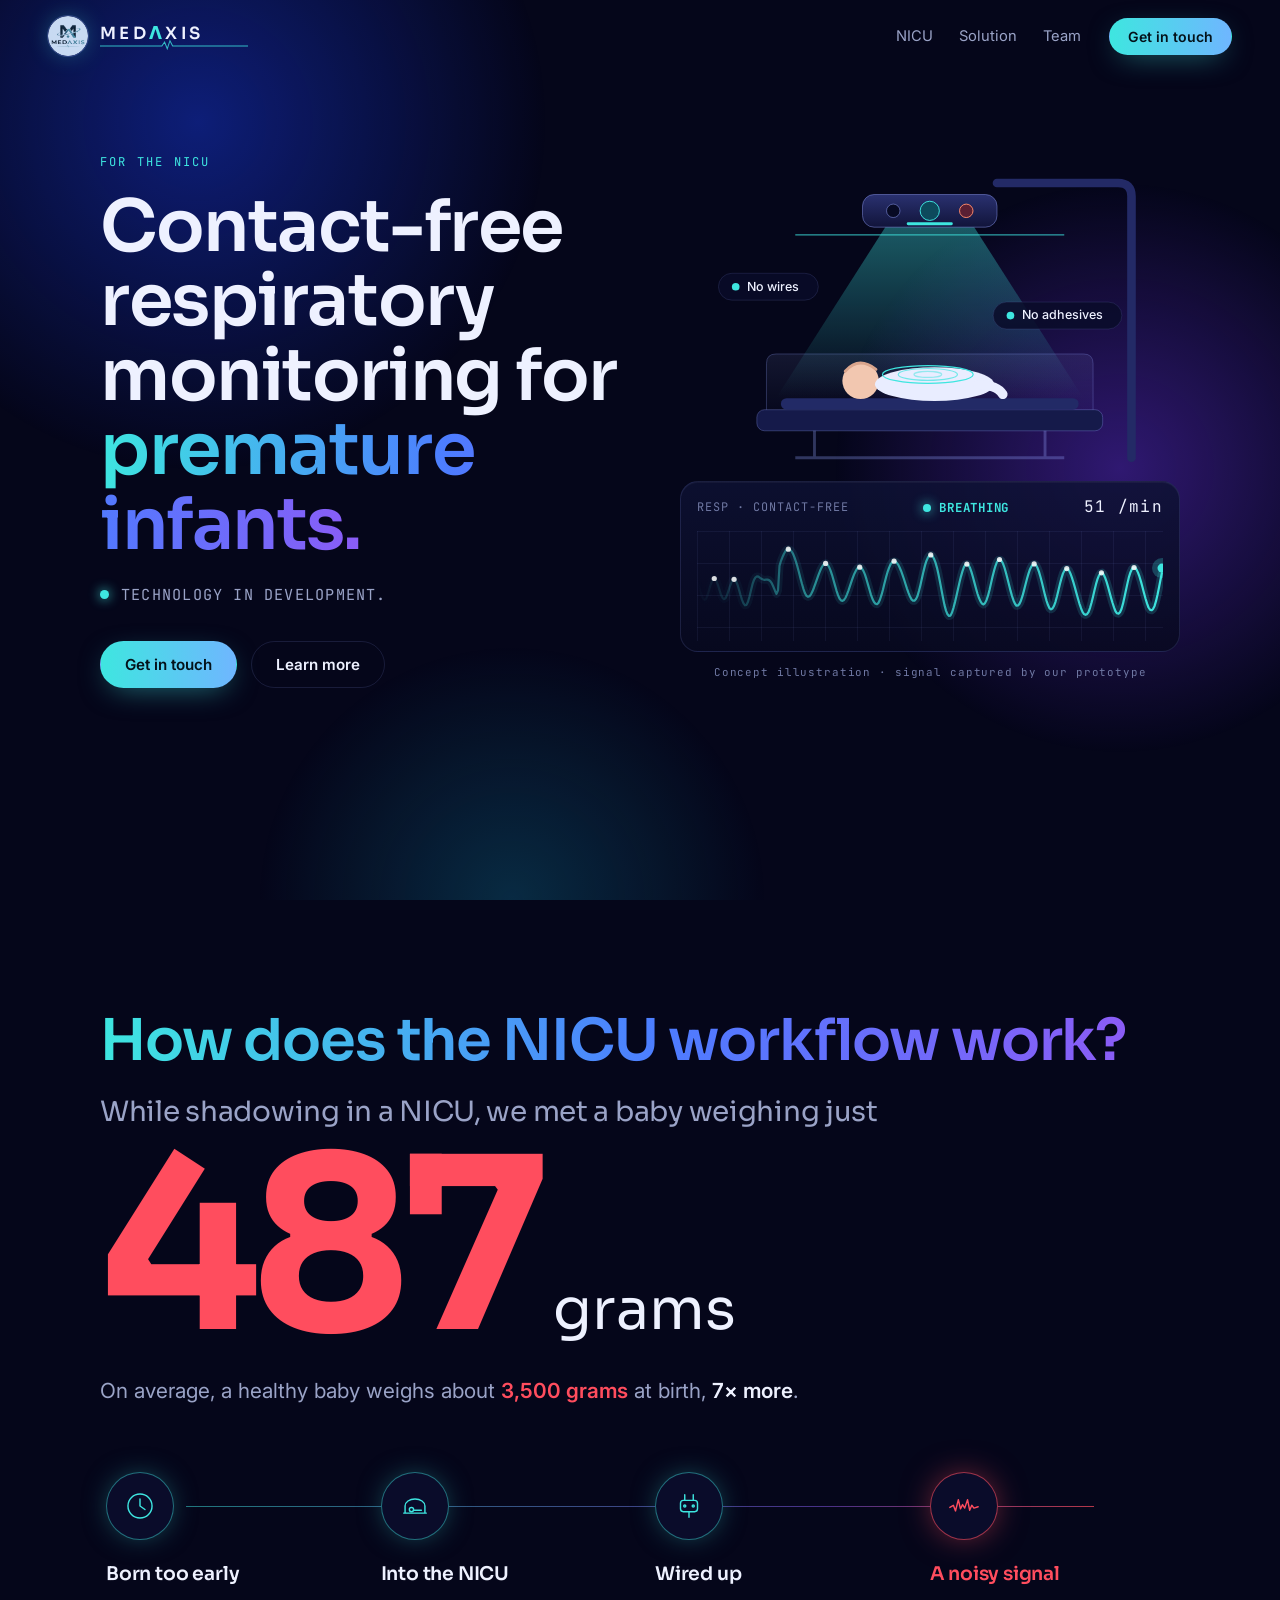
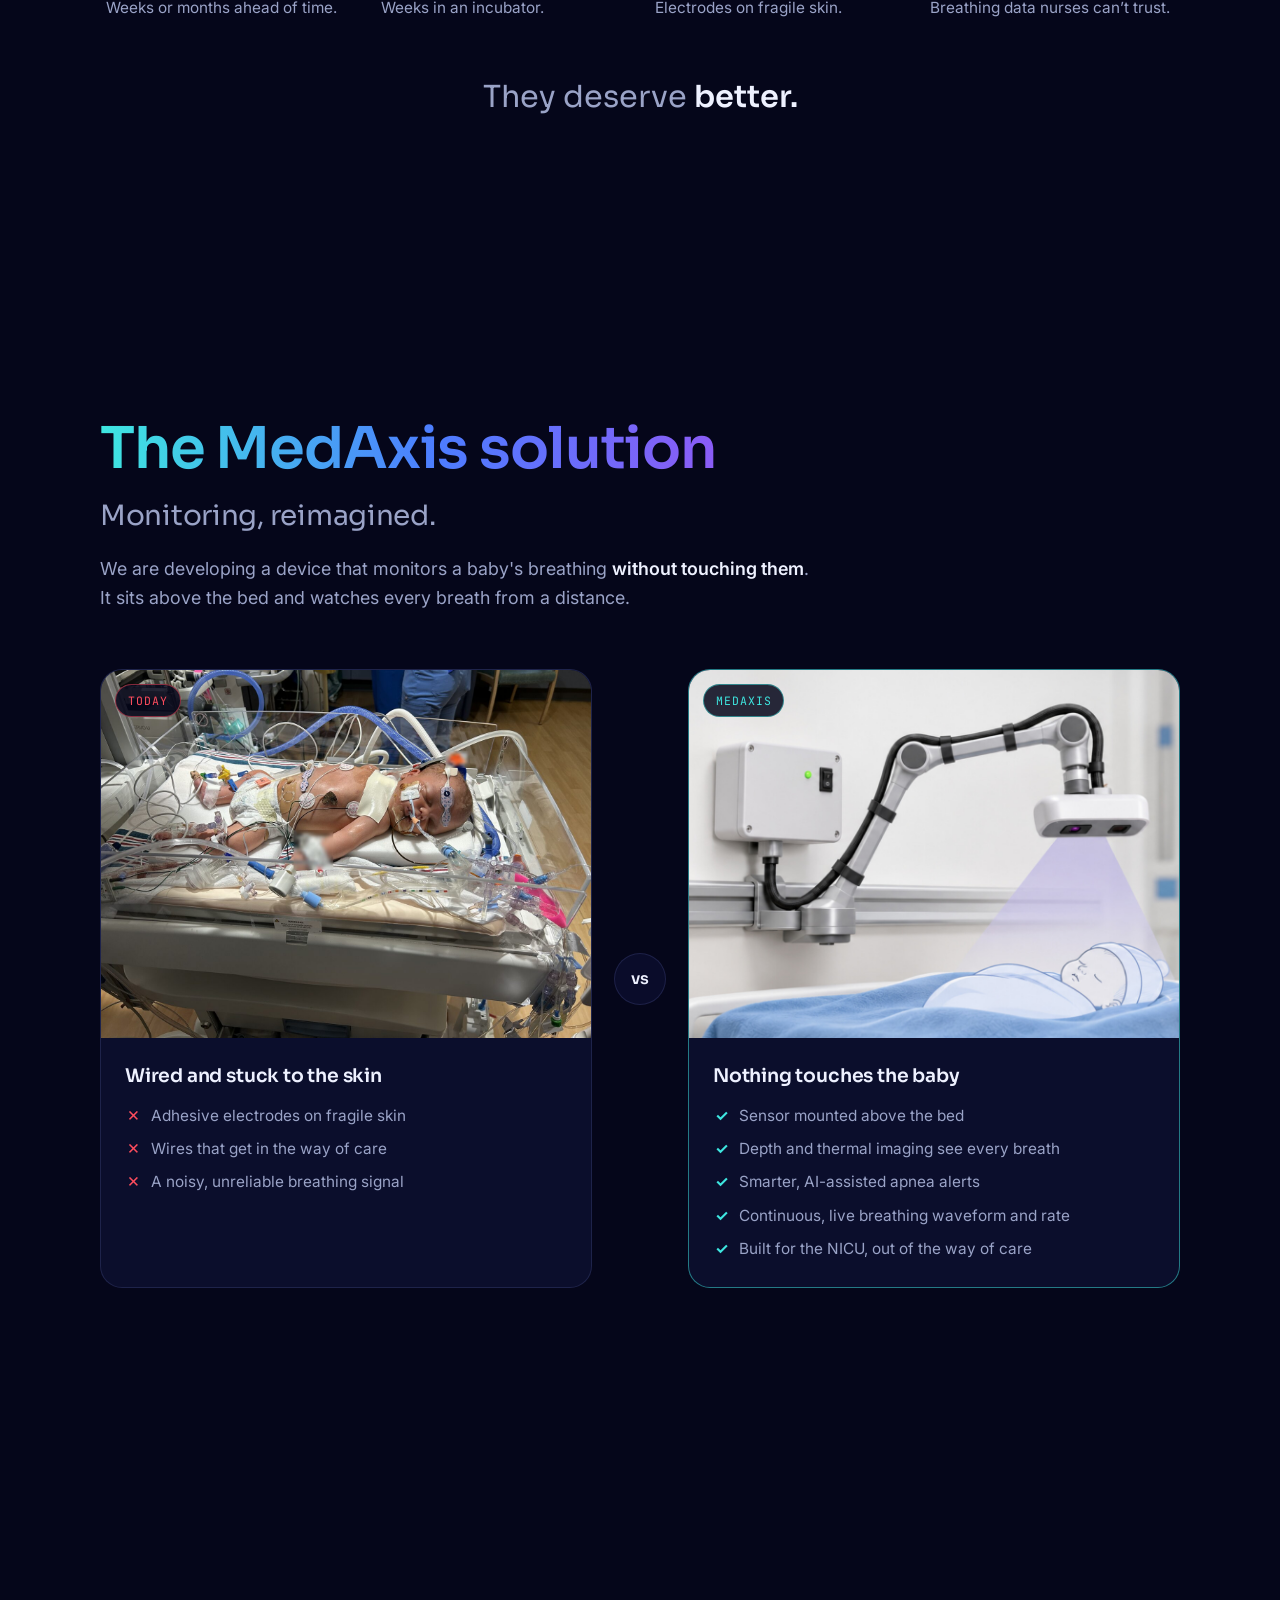
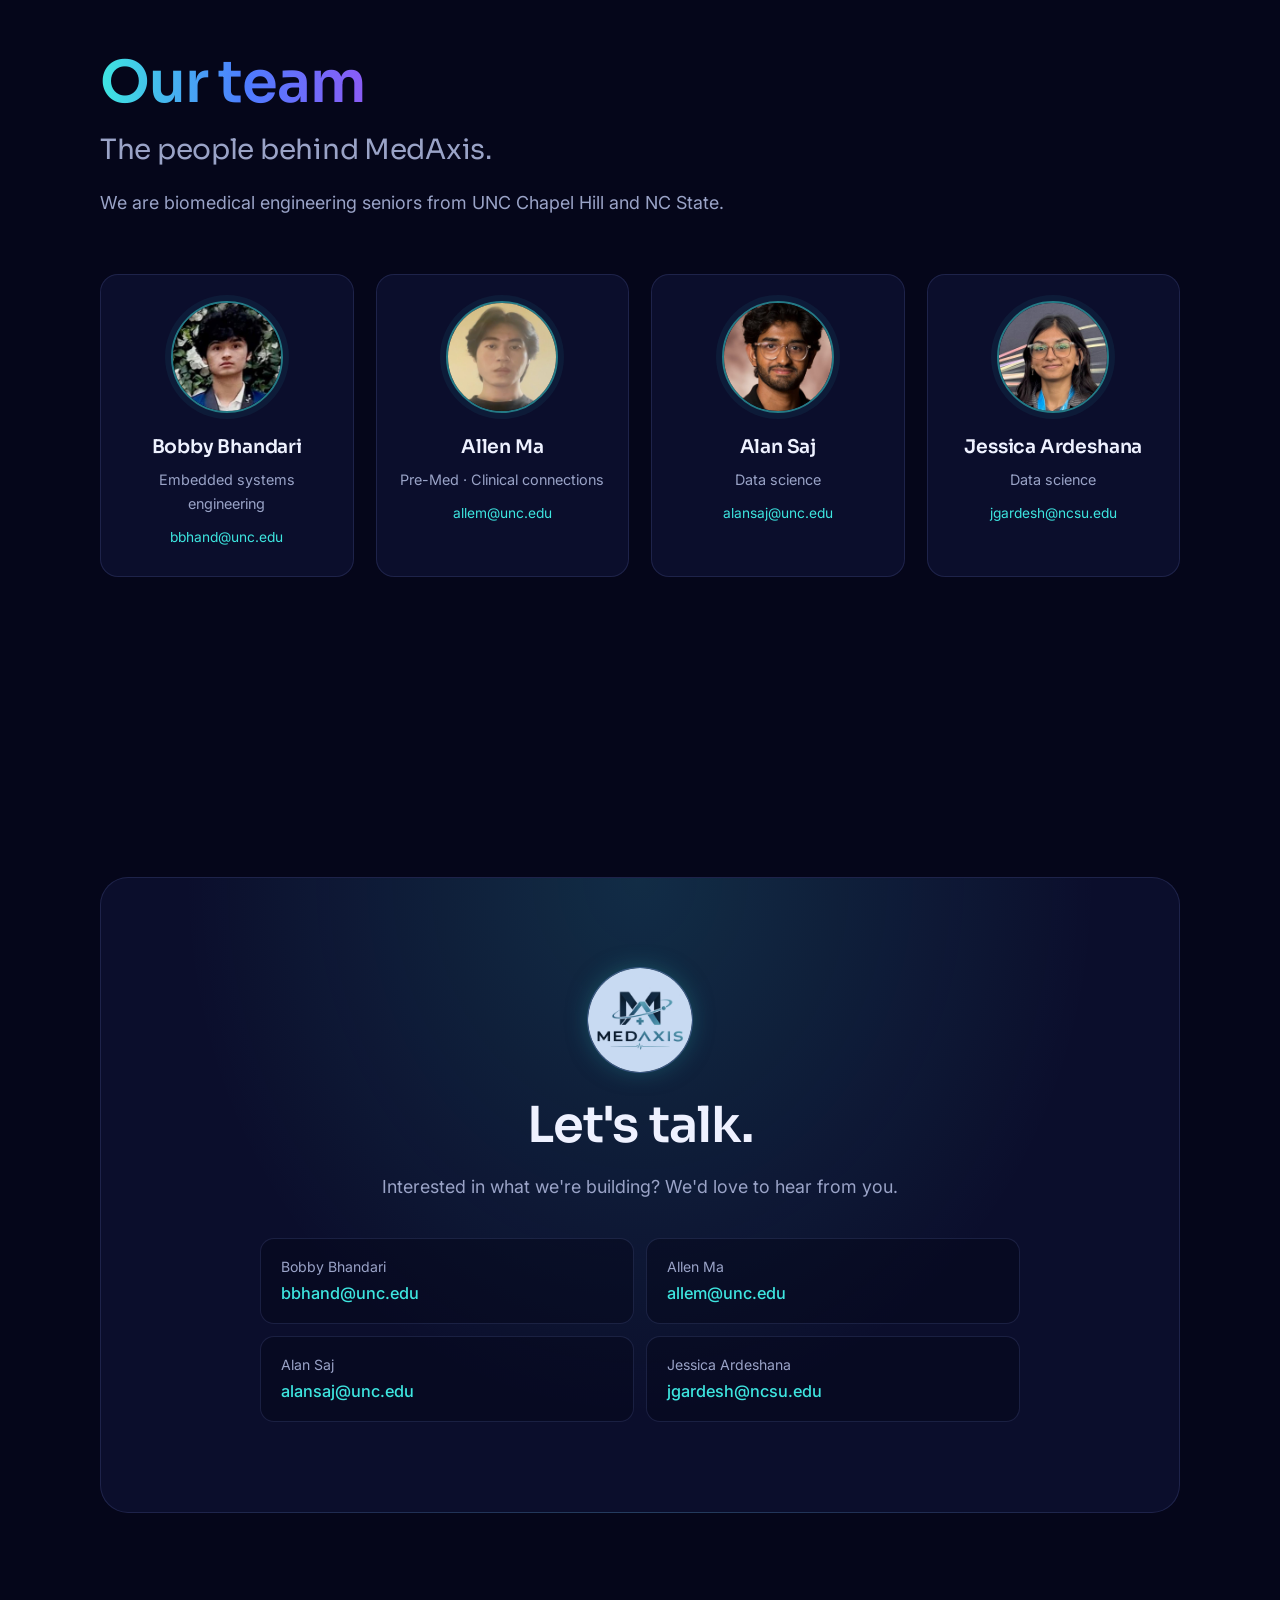
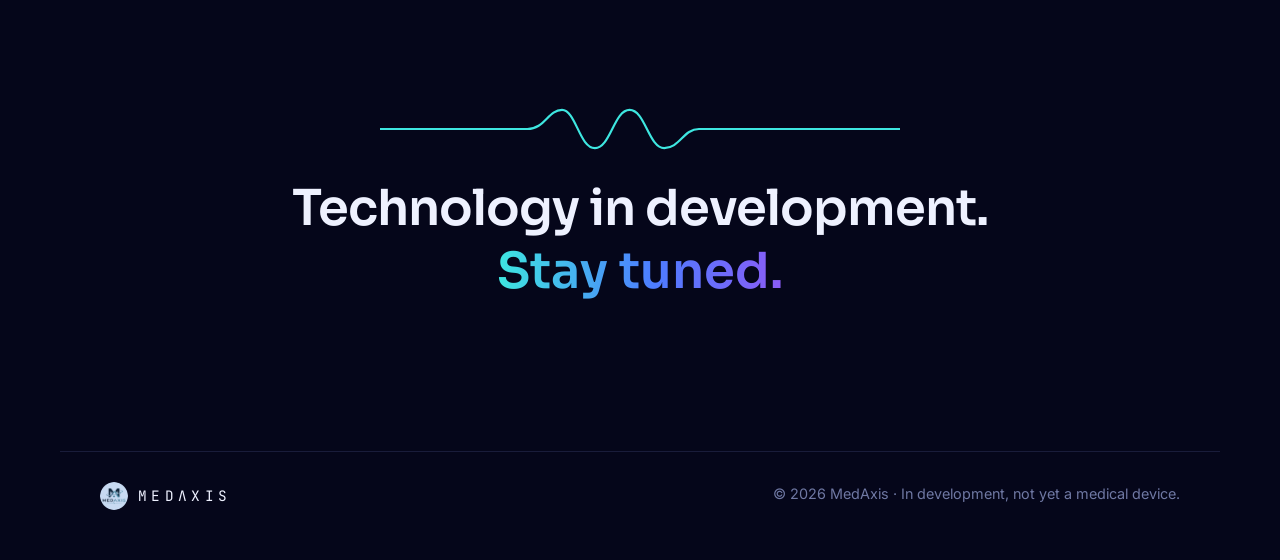
==== commit 2bea448a: "Section titles use the theme gradient Co-Authored-By: Claude Opus 5.5 <noreply@anthropic.com>" ====
--- a/docs/index.html
+++ b/docs/index.html
@@ -21,7 +21,7 @@
   <link rel="preconnect" href="https://fonts.googleapis.com">
   <link rel="preconnect" href="https://fonts.gstatic.com" crossorigin>
   <link href="https://fonts.googleapis.com/css2?family=Sora:wght@300;400;600;700&family=Inter:wght@400;500;600&family=JetBrains+Mono:wght@400;500&display=swap" rel="stylesheet">
-  <link rel="stylesheet" href="styles.css?v=202611231831">
+  <link rel="stylesheet" href="styles.css?v=202611231834">
 </head>
 <body>
   <div class="aurora" aria-hidden="true"><span></span><span></span><span></span></div>
@@ -251,7 +251,7 @@
     </div>
   </footer>
 
-  <script src="assets/data/trace.js?v=202611231831"></script>
-  <script src="main.js?v=202611231831"></script>
+  <script src="assets/data/trace.js?v=202611231834"></script>
+  <script src="main.js?v=202611231834"></script>
 </body>
 </html>
--- a/docs/styles.css
+++ b/docs/styles.css
@@ -300,3 +300,4 @@
 .section-title { font-size: clamp(2.3rem, 4.6vw, 3.6rem); line-height: 1.08; font-weight: 600; color: var(--text); }
 .section-sub { font-family: var(--font-display); font-weight: 400; font-size: clamp(1.25rem, 2.2vw, 1.75rem); line-height: 1.3; color: var(--muted); margin-top: 14px; letter-spacing: -0.01em; }
 .story .section-sub { margin-top: 18px; }
+.section-title { width: fit-content; max-width: 100%; background: linear-gradient(90deg, var(--cyan), var(--blue) 55%, var(--violet)); -webkit-background-clip: text; background-clip: text; color: transparent; padding-bottom: 0.06em; }
